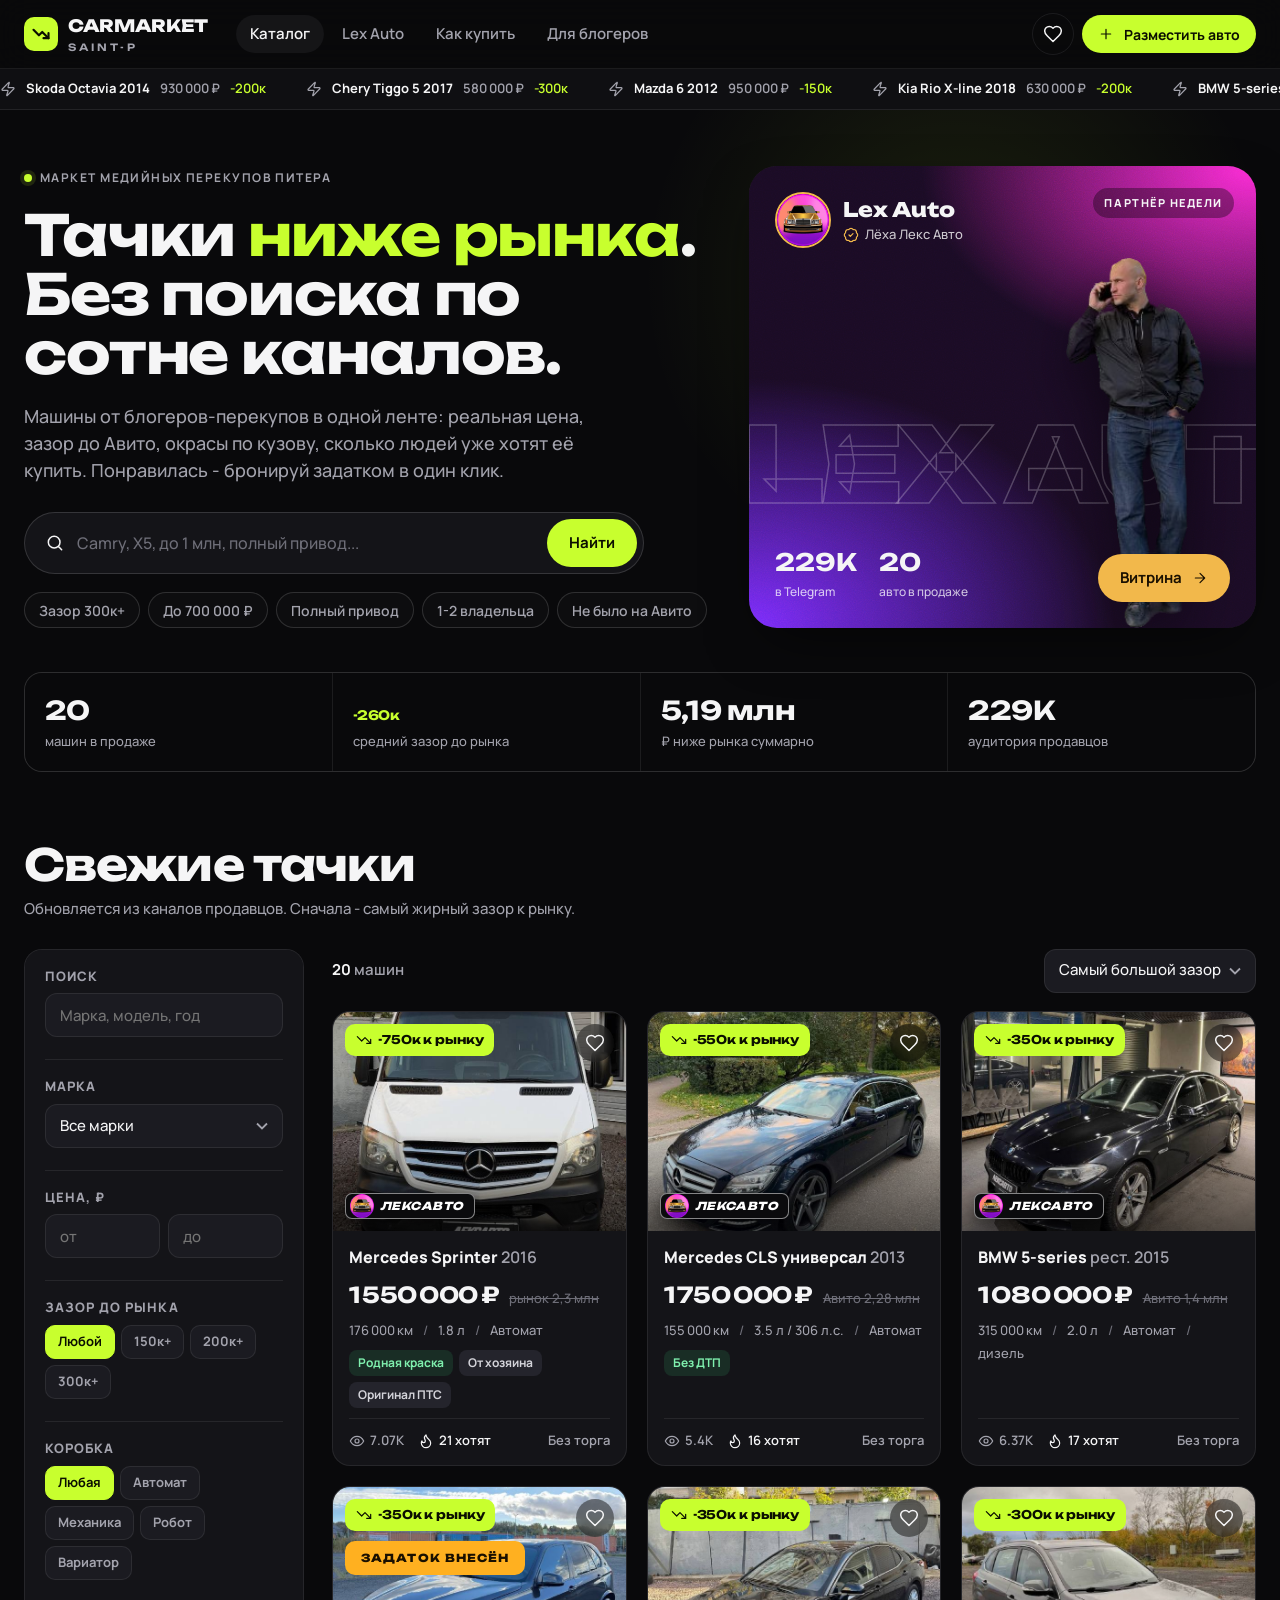
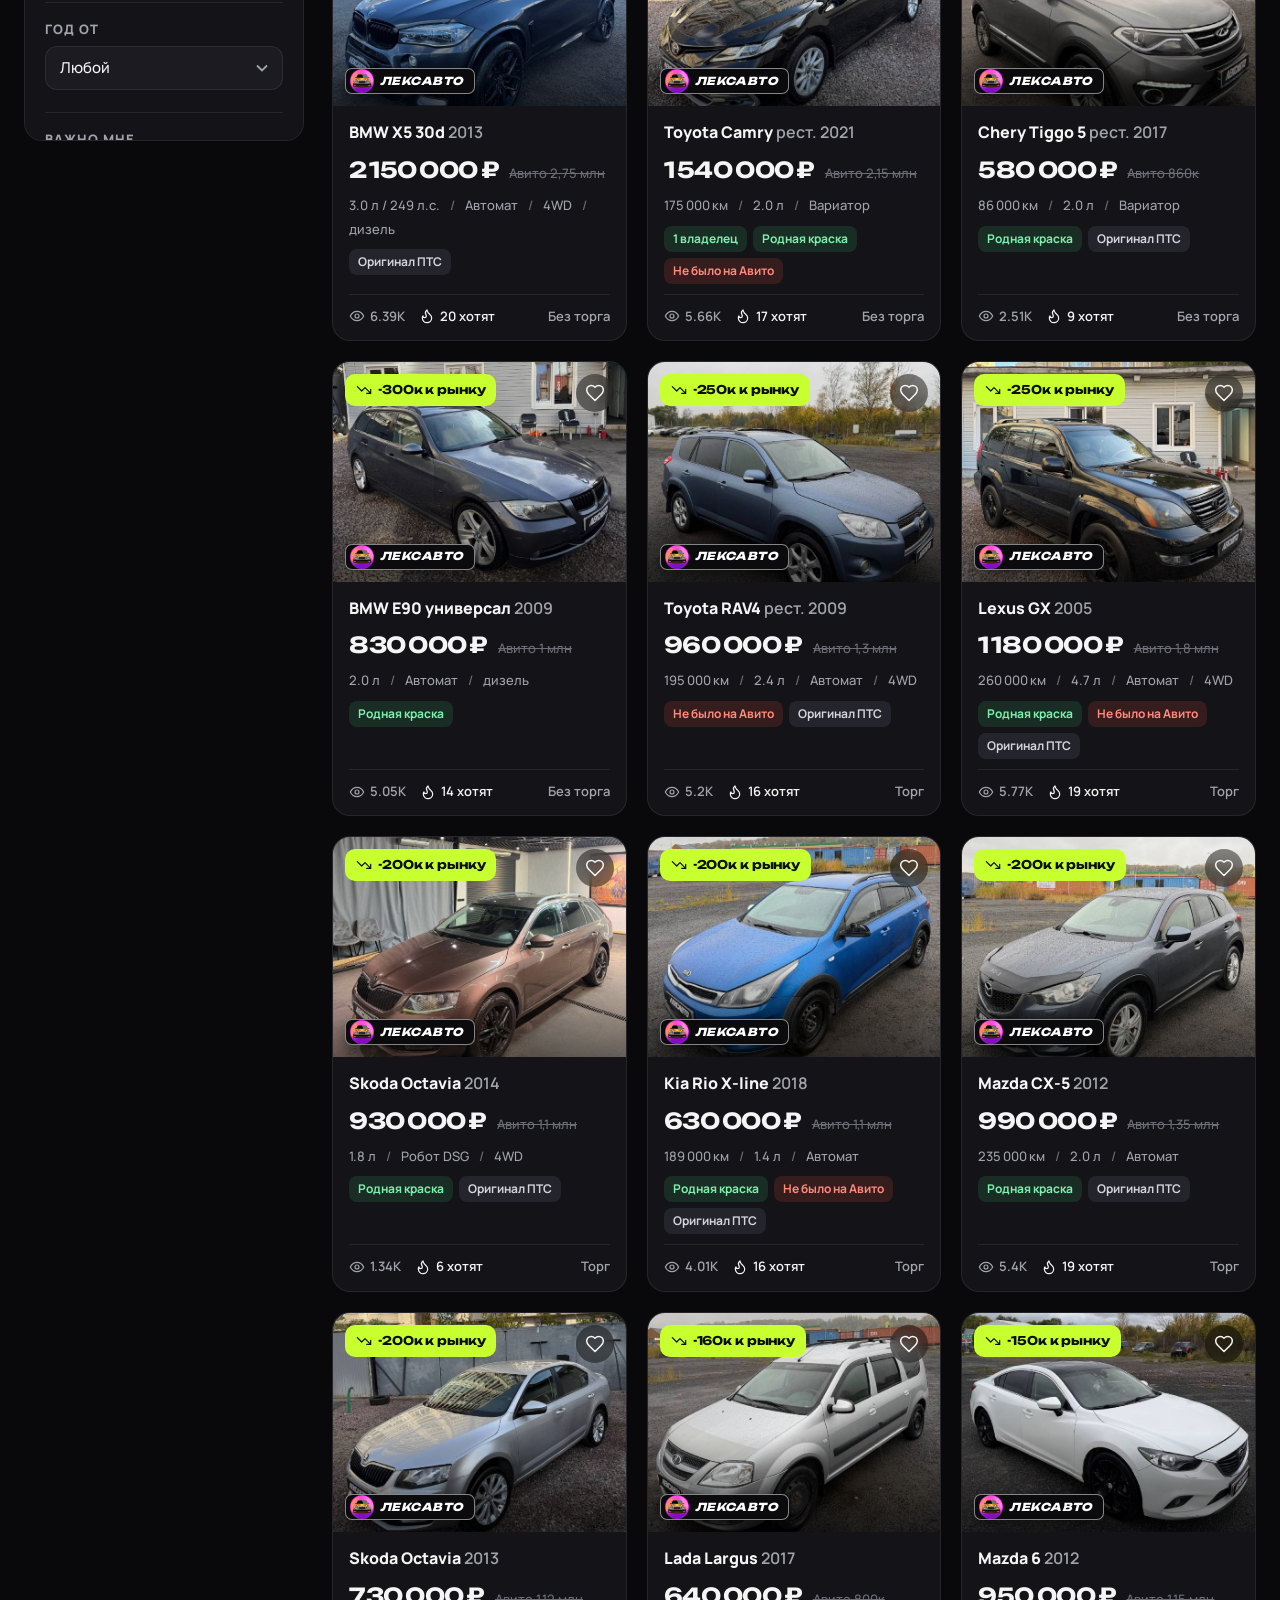
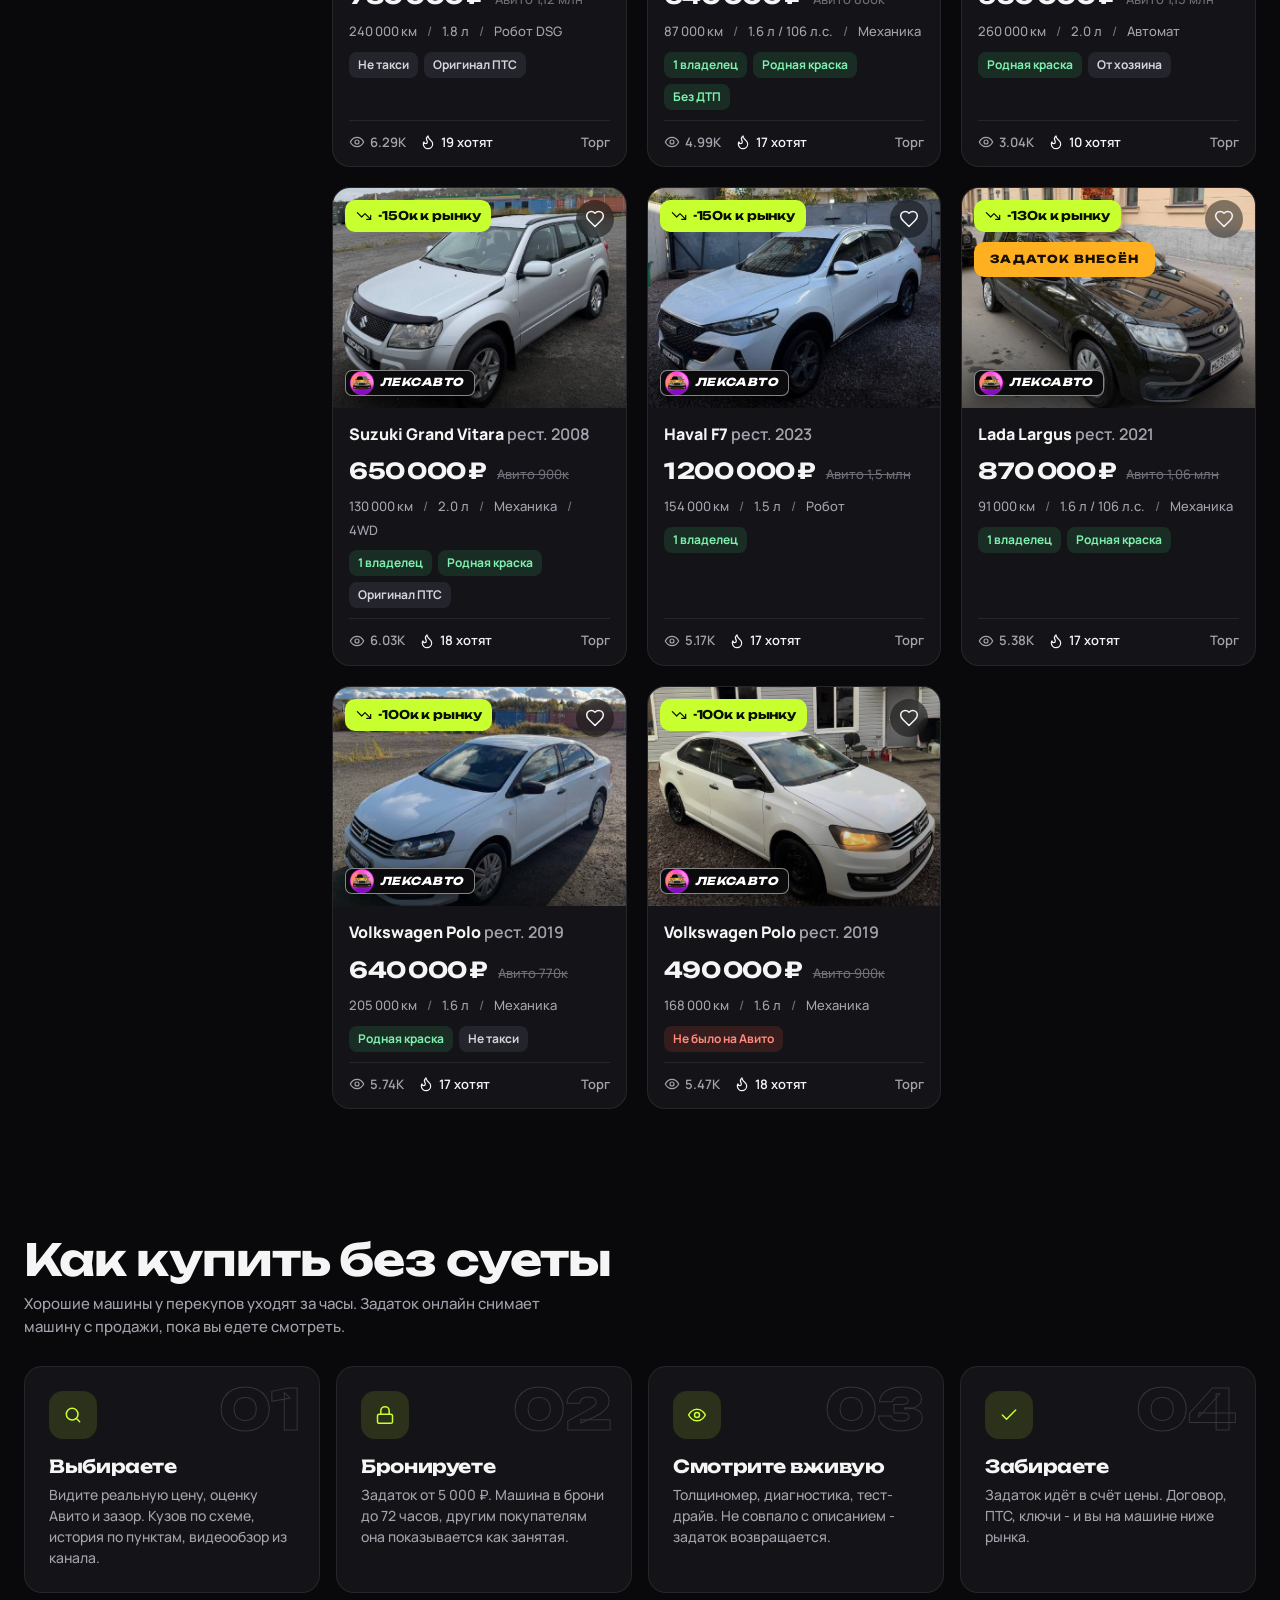
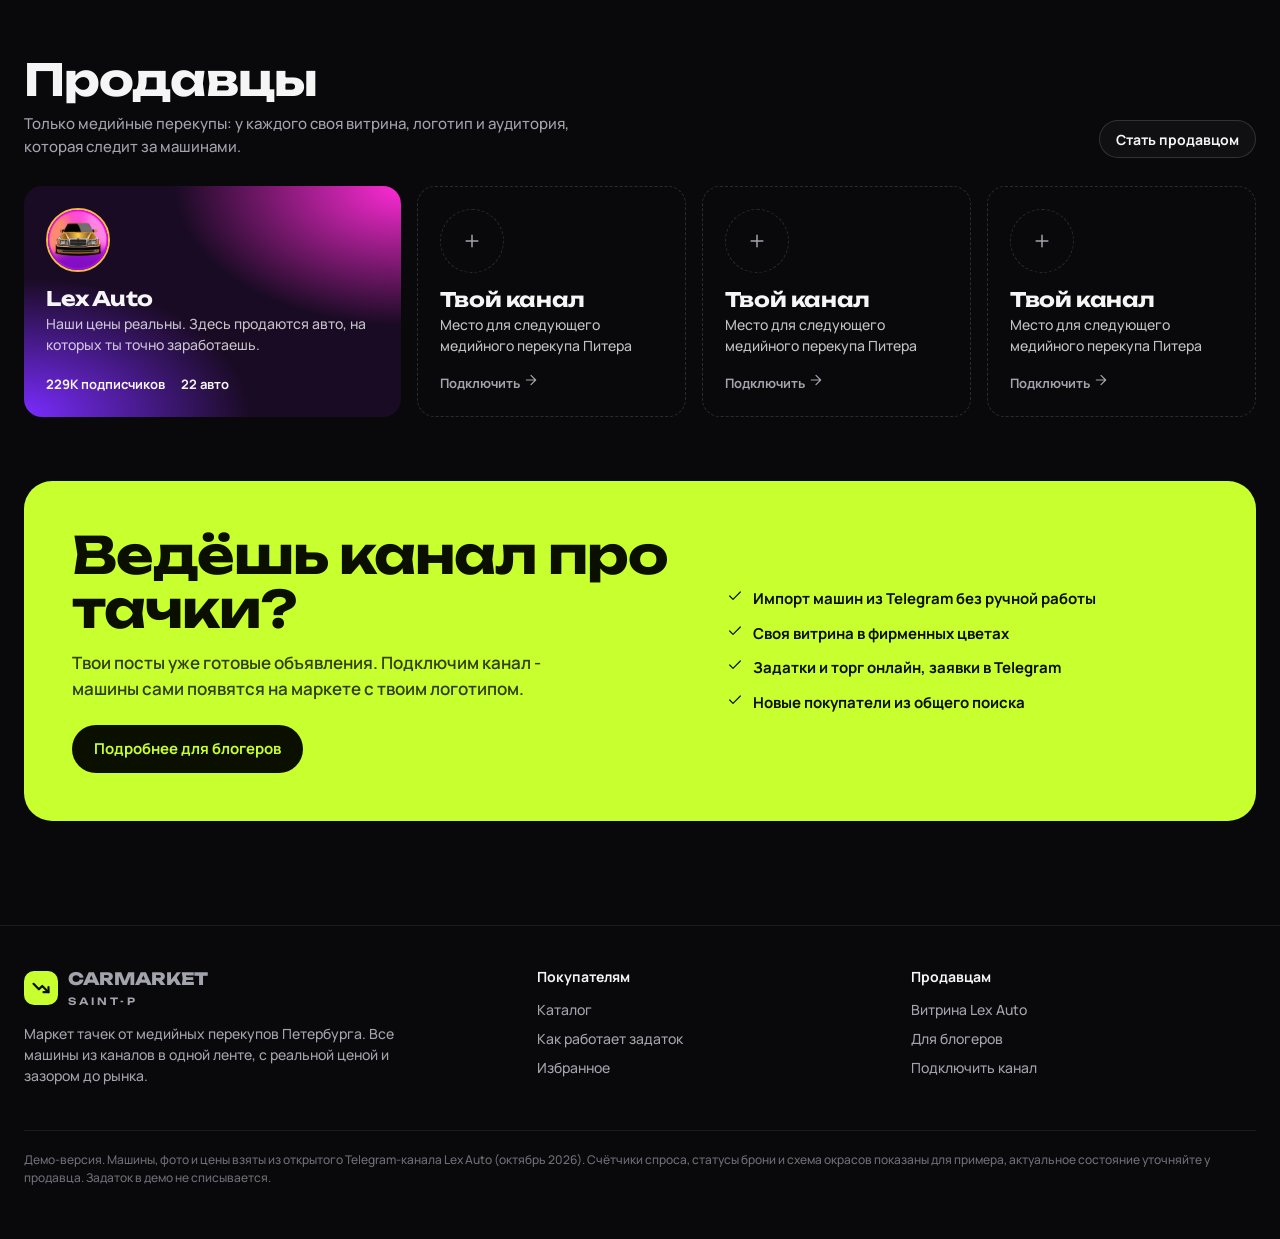
==== index.html @ 49f21e92 "CarMarket SPB: маркет тачек медийных перекупов, первый продавец Lex Auto Каталог с фильтрами и зазор" ====
<!doctype html>
<html lang="ru">
<head>
<meta charset="utf-8">
<meta name="viewport" content="width=device-width, initial-scale=1, viewport-fit=cover">
<title>CarMarket SPB - тачки ниже рынка от медийных перекупов Питера</title>
<meta name="description" content="Все машины из Telegram-каналов медийных перекупов Петербурга в одной ленте: реальная цена, зазор до рынка, состояние кузова, задаток онлайн.">
<meta name="theme-color" content="#09090b">
<meta property="og:title" content="CarMarket SPB - тачки ниже рынка от медийных перекупов Питера">
<meta property="og:description" content="Все машины из Telegram-каналов медийных перекупов Петербурга в одной ленте: реальная цена, зазор до рынка, состояние кузова, задаток онлайн.">
<meta property="og:image" content="assets/img/og.jpg">
<link rel="icon" href="assets/img/favicon.svg" type="image/svg+xml">
<link rel="preconnect" href="https://fonts.googleapis.com">
<link rel="preconnect" href="https://fonts.gstatic.com" crossorigin>
<link href="https://fonts.googleapis.com/css2?family=Manrope:wght@400;500;600;700;800&family=Unbounded:wght@500;700;800;900&display=swap&subset=cyrillic" rel="stylesheet">
<link rel="stylesheet" href="assets/css/style.css">
</head>
<body data-page="home">

<div class="ticker" id="ticker" aria-hidden="true"></div>
<main>
  <section class="hero">
    <div class="wrap">
      <div class="hero-grid">
        <div>
          <span class="eyebrow"><span class="dot"></span>Маркет медийных перекупов Питера</span>
          <h1>Тачки <em>ниже рынка</em>. Без поиска по сотне каналов.</h1>
          <p class="hero-lead">Машины от блогеров-перекупов в одной ленте: реальная цена, зазор до Авито, окрасы по кузову, сколько людей уже хотят её купить. Понравилась - бронируй задатком в один клик.</p>
          <form class="search" id="heroSearch" role="search">
            <svg class="icon" viewBox="0 0 24 24" aria-hidden="true"><circle cx="11" cy="11" r="7"/><path d="m20 20-3.5-3.5"/></svg>
            <input id="q" type="search" placeholder="Camry, X5, до 1 млн, полный привод..." aria-label="Поиск машины">
            <button class="btn btn-accent">Найти</button>
          </form>
          <div class="quick">
            <button class="chip" data-quick="gap300">Зазор 300к+</button>
            <button class="chip" data-quick="cheap">До 700 000 ₽</button>
            <button class="chip" data-quick="awd">Полный привод</button>
            <button class="chip" data-quick="owner">1-2 владельца</button>
            <button class="chip" data-quick="avito">Не было на Авито</button>
          </div>
        </div>
        <div id="featured"></div>
      </div>
      <div class="stats" id="stats"></div>
    </div>
  </section>

  <section class="sec" id="catalog" style="padding-top:30px">
    <div class="wrap">
      <div class="sec-hd"><div><h2>Свежие тачки</h2><p>Обновляется из каналов продавцов. Сначала - самый жирный зазор к рынку.</p></div></div>
      <div class="catalog">
        <aside class="filters" id="filters" aria-label="Фильтры"></aside>
        <div>
          <div class="toolbar">
            <button class="btn btn-ghost btn-sm filter-btn" id="filterBtn"></button>
            <div class="found" id="found"></div>
            <select class="field sort" id="sort" aria-label="Сортировка">
              <option value="gap">Самый большой зазор</option>
              <option value="hot">Больше всего хотят</option>
              <option value="fresh">Свежие</option>
              <option value="cheap">Дешевле</option>
              <option value="expensive">Дороже</option>
              <option value="year">Новее</option>
            </select>
          </div>
          <div class="grid" id="grid"></div>
        </div>
      </div>
    </div>
  </section>

  <section class="sec" id="how">
    <div class="wrap">
      <div class="sec-hd"><div><h2>Как купить без суеты</h2><p>Хорошие машины у перекупов уходят за часы. Задаток онлайн снимает машину с продажи, пока вы едете смотреть.</p></div></div>
      <div class="steps">
        <div class="step reveal"><div class="icon-wrap"><svg class="icon" viewBox="0 0 24 24"><circle cx="11" cy="11" r="7"/><path d="m20 20-3.5-3.5"/></svg></div><h3>Выбираете</h3><p>Видите реальную цену, оценку Авито и зазор. Кузов по схеме, история по пунктам, видеообзор из канала.</p></div>
        <div class="step reveal"><div class="icon-wrap"><svg class="icon" viewBox="0 0 24 24"><rect x="3" y="11" width="18" height="11" rx="2"/><path d="M7 11V7a5 5 0 0 1 10 0v4"/></svg></div><h3>Бронируете</h3><p>Задаток от 5 000 ₽. Машина в брони до 72 часов, другим покупателям она показывается как занятая.</p></div>
        <div class="step reveal"><div class="icon-wrap"><svg class="icon" viewBox="0 0 24 24"><path d="M2 12s3.5-7 10-7 10 7 10 7-3.5 7-10 7S2 12 2 12Z"/><circle cx="12" cy="12" r="3"/></svg></div><h3>Смотрите вживую</h3><p>Толщиномер, диагностика, тест-драйв. Не совпало с описанием - задаток возвращается.</p></div>
        <div class="step reveal"><div class="icon-wrap"><svg class="icon" viewBox="0 0 24 24"><path d="M20 6 9 17l-5-5"/></svg></div><h3>Забираете</h3><p>Задаток идёт в счёт цены. Договор, ПТС, ключи - и вы на машине ниже рынка.</p></div>
      </div>
    </div>
  </section>

  <section class="sec" style="padding-top:0">
    <div class="wrap">
      <div class="sec-hd"><div><h2>Продавцы</h2><p>Только медийные перекупы: у каждого своя витрина, логотип и аудитория, которая следит за машинами.</p></div><a class="btn btn-ghost btn-sm" href="bloggers.html">Стать продавцом</a></div>
      <div class="sellers" id="sellers"></div>
    </div>
  </section>

  <section class="sec" style="padding-top:0">
    <div class="wrap">
      <div class="cta-band reveal">
        <div>
          <h2>Ведёшь канал про тачки?</h2>
          <p>Твои посты уже готовые объявления. Подключим канал - машины сами появятся на маркете с твоим логотипом.</p>
          <a class="btn" href="bloggers.html" style="margin-top:24px">Подробнее для блогеров</a>
        </div>
        <ul>
          <li><svg class="icon sm" viewBox="0 0 24 24" aria-hidden="true"><path d="M20 6 9 17l-5-5"/></svg>Импорт машин из Telegram без ручной работы</li>
          <li><svg class="icon sm" viewBox="0 0 24 24" aria-hidden="true"><path d="M20 6 9 17l-5-5"/></svg>Своя витрина в фирменных цветах</li>
          <li><svg class="icon sm" viewBox="0 0 24 24" aria-hidden="true"><path d="M20 6 9 17l-5-5"/></svg>Задатки и торг онлайн, заявки в Telegram</li>
          <li><svg class="icon sm" viewBox="0 0 24 24" aria-hidden="true"><path d="M20 6 9 17l-5-5"/></svg>Новые покупатели из общего поиска</li>
        </ul>
      </div>
    </div>
  </section>
</main>
<script src="assets/js/cars.js"></script>
<script src="assets/js/sellers.js"></script>
<script src="assets/js/app.js"></script>
</body>
</html>
---- assets/css/style.css ----
/* CarMarket SPB - marketplace of media resellers */
:root {
  --bg: #09090b;
  --bg-2: #0f0f12;
  --surface: #141418;
  --surface-2: #1b1b21;
  --surface-3: #24242c;
  --line: rgba(255, 255, 255, .08);
  --line-2: rgba(255, 255, 255, .14);
  --text: #f5f5f6;
  --muted: #a3a3ad;
  --dim: #6e6e78;
  --accent: #c8ff2e;
  --accent-ink: #0b0f00;
  --accent-soft: rgba(200, 255, 46, .12);
  --hot: #ff4d3d;
  --warn: #ffb020;
  --ok: #3ddc84;
  --seller-a: #ff2bd6;
  --seller-b: #7a2cff;
  --seller-gold: #f2b84b;
  --radius: 18px;
  --radius-sm: 12px;
  --shadow: 0 20px 60px -20px rgba(0, 0, 0, .7);
  --display: 'Unbounded', 'Manrope', system-ui, sans-serif;
  --body: 'Manrope', system-ui, -apple-system, sans-serif;
  --wrap: 1320px;
  --ease: cubic-bezier(.2, .8, .2, 1);
}

*, *::before, *::after { box-sizing: border-box; }
html { -webkit-text-size-adjust: 100%; scroll-behavior: smooth; }
body {
  margin: 0;
  background: var(--bg);
  color: var(--text);
  font: 500 15px/1.5 var(--body);
  -webkit-font-smoothing: antialiased;
  overflow-x: hidden;
}
img { max-width: 100%; display: block; }
a { color: inherit; text-decoration: none; }
button, input, select, textarea { font: inherit; color: inherit; }
button { cursor: pointer; background: none; border: 0; padding: 0; }
:focus-visible { outline: 2px solid var(--accent); outline-offset: 3px; border-radius: 6px; }
::selection { background: var(--accent); color: var(--accent-ink); }

.wrap { width: 100%; max-width: var(--wrap); margin: 0 auto; padding: 0 24px; }
@media (max-width: 640px) { .wrap { padding: 0 16px; } }

.icon { width: 20px; height: 20px; flex: none; stroke: currentColor; fill: none; stroke-width: 1.8; stroke-linecap: round; stroke-linejoin: round; }
.icon.sm { width: 16px; height: 16px; }
.icon.lg { width: 24px; height: 24px; }

h1, h2, h3, .display { font-family: var(--display); font-weight: 700; letter-spacing: -.02em; line-height: 1.05; margin: 0; }
.eyebrow { display: inline-flex; align-items: center; gap: 8px; font-size: 12px; font-weight: 700; letter-spacing: .12em; text-transform: uppercase; color: var(--muted); }
.eyebrow .dot { width: 8px; height: 8px; border-radius: 50%; background: var(--accent); box-shadow: 0 0 0 4px var(--accent-soft); animation: pulse 2s infinite; }
@keyframes pulse { 50% { box-shadow: 0 0 0 8px transparent; } }

/* ---------- buttons ---------- */
.btn {
  display: inline-flex; align-items: center; justify-content: center; gap: 10px;
  height: 48px; padding: 0 22px; border-radius: 999px;
  font-weight: 700; font-size: 15px; white-space: nowrap;
  transition: transform .2s var(--ease), background .2s, border-color .2s, color .2s;
}
.btn:active { transform: scale(.97); }
.btn-accent { background: var(--accent); color: var(--accent-ink); }
.btn-accent:hover { background: #d8ff66; }
.btn-ghost { border: 1px solid var(--line-2); background: rgba(255, 255, 255, .03); }
.btn-ghost:hover { border-color: rgba(255, 255, 255, .3); background: rgba(255, 255, 255, .06); }
.btn-dark { background: var(--surface-3); }
.btn-dark:hover { background: #2e2e38; }
.btn-sm { height: 38px; padding: 0 16px; font-size: 14px; }
.btn-block { width: 100%; }

.chip {
  display: inline-flex; align-items: center; gap: 6px;
  height: 36px; padding: 0 14px; border-radius: 999px;
  border: 1px solid var(--line-2); background: rgba(255, 255, 255, .02);
  font-size: 14px; font-weight: 600; color: var(--muted);
  transition: all .2s;
}
.chip:hover { color: var(--text); border-color: rgba(255, 255, 255, .3); }
.chip.on { background: var(--accent); color: var(--accent-ink); border-color: var(--accent); }
.tag {
  display: inline-flex; align-items: center; gap: 5px;
  font-size: 12px; font-weight: 700; padding: 4px 9px; border-radius: 8px;
  background: var(--surface-3); color: #d4d4da; white-space: nowrap;
}
.tag.ok { background: rgba(61, 220, 132, .12); color: #7ff0ae; }
.tag.warn { background: rgba(255, 176, 32, .12); color: #ffc85c; }
.tag.hot { background: rgba(255, 77, 61, .14); color: #ff8a7d; }

/* ---------- header ---------- */
.hdr {
  position: sticky; top: 0; z-index: 50;
  background: rgba(9, 9, 11, .78);
  backdrop-filter: saturate(160%) blur(16px);
  -webkit-backdrop-filter: saturate(160%) blur(16px);
  border-bottom: 1px solid var(--line);
}
.hdr-in { display: flex; align-items: center; gap: 28px; height: 68px; }
.logo { display: flex; align-items: center; gap: 10px; font-family: var(--display); font-weight: 800; font-size: 17px; letter-spacing: -.02em; }
.logo-mark { width: 34px; height: 34px; border-radius: 10px; background: var(--accent); display: grid; place-items: center; color: var(--accent-ink); }
.logo small { display: block; font-size: 10px; letter-spacing: .3em; color: var(--muted); font-weight: 600; margin-top: 2px; }
.nav { display: flex; gap: 4px; }
.nav a { padding: 8px 14px; border-radius: 999px; font-weight: 600; color: var(--muted); transition: .2s; }
.nav a:hover, .nav a.on { color: var(--text); background: rgba(255, 255, 255, .05); }
.hdr-act { margin-left: auto; display: flex; align-items: center; gap: 8px; }
.icon-btn { position: relative; width: 42px; height: 42px; border-radius: 50%; display: grid; place-items: center; border: 1px solid var(--line); transition: .2s; }
.icon-btn:hover { border-color: var(--line-2); background: rgba(255, 255, 255, .05); }
.icon-btn .count { position: absolute; top: -3px; right: -3px; min-width: 18px; height: 18px; padding: 0 5px; border-radius: 9px; background: var(--accent); color: var(--accent-ink); font-size: 11px; font-weight: 800; display: grid; place-items: center; }
.icon-btn .count:empty { display: none; }
.burger { display: none; }
@media (max-width: 900px) {
  .nav { display: none; }
  .burger { display: grid; }
  .hdr-act .btn { display: none; }
  .nav.open { display: flex; flex-direction: column; position: absolute; top: 68px; left: 0; right: 0; padding: 12px 16px 20px; background: var(--bg); border-bottom: 1px solid var(--line); }
  .nav.open a { padding: 14px 12px; font-size: 17px; }
}

/* ---------- ticker ---------- */
.ticker { border-bottom: 1px solid var(--line); background: var(--bg-2); overflow: hidden; white-space: nowrap; font-size: 13px; font-weight: 600; color: var(--muted); }
.ticker-track { display: inline-flex; gap: 40px; padding: 10px 0; animation: ticker 60s linear infinite; }
.ticker:hover .ticker-track { animation-play-state: paused; }
.ticker-item { display: inline-flex; align-items: center; gap: 10px; }
.ticker-item b { color: var(--text); }
.ticker-item .g { color: var(--accent); }
@keyframes ticker { to { transform: translateX(-50%); } }

/* ---------- hero ---------- */
.hero { position: relative; padding: 56px 0 40px; overflow: hidden; }
.hero::before {
  content: ''; position: absolute; inset: -40% -10% auto auto; width: 900px; height: 900px;
  background: radial-gradient(closest-side, rgba(200, 255, 46, .10), transparent 70%);
  pointer-events: none;
}
.hero-grid { display: grid; grid-template-columns: 1.15fr .85fr; gap: 40px; align-items: stretch; }
.hero h1 { font-size: clamp(34px, 4.4vw, 62px); margin: 18px 0 20px; }
.hero h1 em { font-style: normal; color: var(--accent); }
.hero-lead { font-size: 18px; color: var(--muted); max-width: 560px; margin: 0 0 28px; }
.search {
  display: flex; align-items: center; gap: 10px;
  background: var(--surface); border: 1px solid var(--line-2);
  border-radius: 999px; padding: 6px 6px 6px 20px; max-width: 620px;
  transition: border-color .2s, box-shadow .2s;
}
.search:focus-within { border-color: var(--accent); box-shadow: 0 0 0 4px var(--accent-soft); }
.search input { flex: 1; min-width: 0; height: 48px; background: none; border: 0; outline: 0; font-size: 16px; }
.search input::placeholder { color: var(--dim); }
.quick { display: flex; flex-wrap: wrap; gap: 8px; margin-top: 18px; }
.stats { display: grid; grid-template-columns: repeat(4, 1fr); gap: 1px; margin-top: 44px; background: var(--line); border: 1px solid var(--line); border-radius: var(--radius); overflow: hidden; }
.stat { background: var(--bg); padding: 18px 20px; }
.stat b { display: block; font-family: var(--display); font-size: 26px; font-weight: 700; letter-spacing: -.02em; }
.stat b .g { color: var(--accent); }
.stat span { font-size: 13px; color: var(--muted); }
@media (max-width: 1000px) {
  .hero-grid { grid-template-columns: 1fr; }
  .stats { grid-template-columns: repeat(2, 1fr); }
}
@media (max-width: 640px) {
  .hero { padding-top: 32px; }
  .hero-lead { font-size: 16px; }
  .stat b { font-size: 21px; }
}

/* ---------- featured seller (brand card) ---------- */
.brand-card {
  height: 100%;
  position: relative; isolation: isolate; overflow: hidden;
  border-radius: 28px; min-height: 460px; padding: 26px;
  display: flex; flex-direction: column;
  background:
    radial-gradient(120% 80% at 100% 0%, var(--seller-a) 0%, transparent 55%),
    radial-gradient(120% 90% at 0% 100%, var(--seller-b) 0%, transparent 60%),
    #1a0b24;
  box-shadow: var(--shadow);
}
.brand-card::after {
  content: ''; position: absolute; inset: 0; z-index: -1; opacity: .25; mix-blend-mode: overlay;
  background-image: url("data:image/svg+xml,%3Csvg xmlns='http://www.w3.org/2000/svg' width='160' height='160'%3E%3Cfilter id='n'%3E%3CfeTurbulence type='fractalNoise' baseFrequency='.9' numOctaves='3'/%3E%3C/filter%3E%3Crect width='100%25' height='100%25' filter='url(%23n)'/%3E%3C/svg%3E");
}
.brand-card .bc-top { display: flex; align-items: center; gap: 12px; }
.brand-card .bc-ava { width: 56px; height: 56px; border-radius: 50%; border: 2px solid var(--seller-gold); object-fit: cover; }
.brand-card .bc-name { font-family: var(--display); font-weight: 800; font-size: 20px; }
.brand-card .bc-sub { font-size: 13px; color: rgba(255, 255, 255, .78); display: flex; align-items: center; gap: 6px; }
.brand-card .bc-label { position: absolute; top: 22px; right: 22px; font-size: 11px; font-weight: 800; letter-spacing: .14em; text-transform: uppercase; background: rgba(0, 0, 0, .35); padding: 7px 11px; border-radius: 999px; }
.brand-card .bc-word {
  position: absolute; left: -6px; right: 0; bottom: 120px; z-index: -1;
  font-family: var(--display); font-weight: 900; font-size: 104px; line-height: .85; letter-spacing: -.05em;
  color: transparent; -webkit-text-stroke: 1.5px rgba(255, 255, 255, .22); white-space: nowrap;
}
.brand-card .bc-person {
  position: absolute; right: 10%; bottom: 0; height: 80%; width: auto; z-index: 0;
  filter: drop-shadow(0 20px 30px rgba(0, 0, 0, .55)) saturate(1.05);
  image-rendering: auto;
}
.brand-card .bc-bottom { margin-top: auto; position: relative; z-index: 1; display: flex; align-items: flex-end; justify-content: space-between; gap: 16px; }
.brand-card .bc-stats { display: flex; gap: 22px; }
.brand-card .bc-stats b { display: block; font-family: var(--display); font-size: 24px; }
.brand-card .bc-stats span { font-size: 12px; color: rgba(255, 255, 255, .75); }
.brand-card .btn-gold { background: var(--seller-gold); color: #1a1000; }
.brand-card .btn-gold:hover { background: #ffcc6b; }
@media (max-width: 640px) {
  .brand-card { min-height: 420px; padding: 20px; border-radius: 22px; }
  .brand-card .bc-word { font-size: 84px; bottom: 150px; }
  .brand-card .bc-person { right: 0; height: 74%; bottom: 70px; }
  .brand-card .bc-bottom { flex-direction: column; align-items: stretch; }
}

/* plate frame - the seller's logo as it sits on their cars */
.plate {
  display: inline-flex; align-items: center; gap: 6px;
  height: 26px; padding: 0 10px 0 4px; border-radius: 7px;
  background: #0b0b0d; border: 1px solid rgba(255, 255, 255, .5);
  font-family: var(--display); font-style: italic; font-weight: 800; font-size: 11px; letter-spacing: .04em; color: #fff;
  box-shadow: 0 6px 16px rgba(0, 0, 0, .45);
}
.plate img { width: 18px; height: 18px; border-radius: 50%; }

/* ---------- sections ---------- */
.sec { padding: 64px 0; }
.sec-hd { display: flex; align-items: flex-end; justify-content: space-between; gap: 20px; margin-bottom: 28px; }
.sec-hd h2 { font-size: clamp(28px, 3.6vw, 44px); }
.sec-hd p { margin: 10px 0 0; color: var(--muted); max-width: 560px; }
@media (max-width: 640px) { .sec { padding: 44px 0; } .sec-hd { flex-direction: column; align-items: flex-start; } }

/* ---------- catalog ---------- */
.catalog { display: grid; grid-template-columns: 280px 1fr; gap: 28px; align-items: start; }
.filters { position: sticky; top: 88px; background: var(--surface); border: 1px solid var(--line); border-radius: var(--radius); padding: 20px; max-height: calc(100vh - 108px); overflow: auto; }
.filters h3 { font-family: var(--body); font-size: 13px; font-weight: 800; letter-spacing: .08em; text-transform: uppercase; color: var(--muted); margin: 0 0 10px; }
.f-group + .f-group { margin-top: 22px; padding-top: 20px; border-top: 1px solid var(--line); }
.f-row { display: flex; gap: 8px; }
.field {
  width: 100%; height: 44px; padding: 0 14px; border-radius: 12px;
  background: var(--surface-2); border: 1px solid var(--line); outline: 0;
  font-size: 15px; transition: border-color .2s;
}
.field:focus { border-color: var(--accent); }
select.field { appearance: none; background-image: url("data:image/svg+xml,%3Csvg xmlns='http://www.w3.org/2000/svg' width='12' height='8' fill='none' stroke='%23a3a3ad' stroke-width='1.8'%3E%3Cpath d='m1 1.5 5 5 5-5'/%3E%3C/svg%3E"); background-repeat: no-repeat; background-position: right 14px center; padding-right: 34px; }
.seg { display: flex; flex-wrap: wrap; gap: 6px; }
.seg button { height: 34px; padding: 0 12px; border-radius: 10px; background: var(--surface-2); border: 1px solid var(--line); font-size: 13px; font-weight: 700; color: var(--muted); transition: .15s; }
.seg button:hover { color: var(--text); }
.seg button.on { background: var(--accent); border-color: var(--accent); color: var(--accent-ink); }
.check { display: flex; align-items: center; gap: 10px; padding: 7px 0; cursor: pointer; font-weight: 600; font-size: 14px; }
.check input { appearance: none; width: 20px; height: 20px; border-radius: 6px; border: 1.5px solid var(--line-2); display: grid; place-items: center; transition: .15s; margin: 0; flex: none; }
.check input:checked { background: var(--accent); border-color: var(--accent); }
.check input:checked::after { content: ''; width: 10px; height: 6px; border: 2px solid var(--accent-ink); border-top: 0; border-right: 0; transform: rotate(-45deg) translate(1px, -1px); }
.check .n { margin-left: auto; color: var(--dim); font-size: 12px; }
.f-actions { display: none; }

.toolbar { display: flex; align-items: center; gap: 12px; margin-bottom: 18px; }
.toolbar .found { font-weight: 700; }
.toolbar .found span { color: var(--muted); font-weight: 600; }
.toolbar .sort { margin-left: auto; width: auto; }
.toolbar .filter-btn { display: none; }

.grid { display: grid; grid-template-columns: repeat(auto-fill, minmax(270px, 1fr)); gap: 20px; }
.empty { grid-column: 1 / -1; text-align: center; padding: 60px 20px; border: 1px dashed var(--line-2); border-radius: var(--radius); color: var(--muted); }
.empty b { display: block; font-family: var(--display); color: var(--text); font-size: 20px; margin-bottom: 8px; }

@media (max-width: 1000px) {
  .catalog { grid-template-columns: minmax(0, 1fr); }
  .filters {
    position: fixed; inset: auto 0 0 0; top: auto; z-index: 80; max-height: 86vh; border-radius: 24px 24px 0 0;
    transform: translateY(105%); transition: transform .35s var(--ease); padding-bottom: 96px;
  }
  .filters.open { transform: none; box-shadow: 0 -30px 80px rgba(0, 0, 0, .7); }
  .f-actions { display: flex; gap: 10px; position: fixed; left: 0; right: 0; bottom: 0; padding: 14px 16px calc(14px + env(safe-area-inset-bottom)); background: var(--surface); border-top: 1px solid var(--line); }
  .toolbar .filter-btn { display: inline-flex; }
}
@media (max-width: 640px) {
  .grid { grid-template-columns: 1fr; }
  .toolbar { flex-wrap: wrap; }
}

/* ---------- car card ---------- */
.card {
  position: relative; display: flex; flex-direction: column;
  background: var(--surface); border: 1px solid var(--line); border-radius: var(--radius); overflow: hidden;
  transition: transform .3s var(--ease), border-color .3s, box-shadow .3s;
}
.card:hover { transform: translateY(-4px); border-color: var(--line-2); box-shadow: var(--shadow); }
.card-media { position: relative; aspect-ratio: 4 / 3; overflow: hidden; background: var(--surface-2); }
.card-media img { width: 100%; height: 100%; object-fit: cover; transition: transform .6s var(--ease); }
.card:hover .card-media img { transform: scale(1.04); }
.card-media::after { content: ''; position: absolute; inset: auto 0 0 0; height: 45%; background: linear-gradient(transparent, rgba(0, 0, 0, .55)); pointer-events: none; }
.card .plate { position: absolute; left: 12px; bottom: 12px; z-index: 2; }
.gap-badge {
  position: absolute; left: 12px; top: 12px; z-index: 2;
  display: inline-flex; align-items: center; gap: 6px;
  padding: 7px 11px; border-radius: 10px; background: var(--accent); color: var(--accent-ink);
  font-family: var(--display); font-weight: 700; font-size: 12px; letter-spacing: -.01em;
}
.fav {
  position: absolute; right: 12px; top: 12px; z-index: 3;
  width: 38px; height: 38px; border-radius: 50%; display: grid; place-items: center;
  background: rgba(0, 0, 0, .45); backdrop-filter: blur(8px); -webkit-backdrop-filter: blur(8px);
  transition: .2s;
}
.fav:hover { background: rgba(0, 0, 0, .7); }
.fav.on { color: var(--hot); }
.fav.on .icon { fill: currentColor; }
.card .status {
  position: absolute; inset: 0; z-index: 2; display: grid; place-items: center;
  background: rgba(9, 9, 11, .55); backdrop-filter: grayscale(1);
  -webkit-backdrop-filter: grayscale(1);
}
.card .status span { font-family: var(--display); font-weight: 800; font-size: 14px; letter-spacing: .1em; text-transform: uppercase; padding: 9px 16px; border-radius: 10px; background: rgba(0, 0, 0, .6); border: 1px solid var(--line-2); }
.card .status.reserved { background: none; backdrop-filter: none; -webkit-backdrop-filter: none; place-items: start start; padding: 54px 12px 12px; pointer-events: none; }
.card .status.reserved span { background: var(--warn); color: #1a1000; border: 0; font-size: 11px; }
.card-body { padding: 16px 16px 14px; display: flex; flex-direction: column; gap: 10px; flex: 1; }
.card-title { font-weight: 800; font-size: 16px; line-height: 1.3; }
.card-title span { color: var(--muted); font-weight: 600; }
.card-price { display: flex; align-items: baseline; flex-wrap: wrap; gap: 4px 10px; }
.card-price b { font-family: var(--display); font-size: 22px; font-weight: 700; letter-spacing: -.02em; }
.card-price s { color: var(--dim); font-size: 13px; text-decoration-thickness: 1px; }
.card-specs { font-size: 13px; color: var(--muted); display: flex; flex-wrap: wrap; gap: 4px 10px; }
.card-specs i { font-style: normal; color: var(--dim); }
.card-tags { display: flex; flex-wrap: wrap; gap: 6px; }
.card-foot { margin-top: auto; padding-top: 12px; border-top: 1px solid var(--line); display: flex; align-items: center; gap: 14px; font-size: 13px; color: var(--muted); font-weight: 600; }
.card-foot span { display: inline-flex; align-items: center; gap: 5px; }
.card-foot .want { color: var(--text); }
.card-foot .bargain { margin-left: auto; }
.card a.stretch::after { content: ''; position: absolute; inset: 0; z-index: 1; }

/* ---------- how it works ---------- */
.steps { display: grid; grid-template-columns: repeat(4, 1fr); gap: 16px; counter-reset: s; }
.step { background: var(--surface); border: 1px solid var(--line); border-radius: var(--radius); padding: 24px; position: relative; overflow: hidden; }
.step::before { counter-increment: s; content: '0' counter(s); font-family: var(--display); font-weight: 800; font-size: 56px; line-height: 1; color: transparent; -webkit-text-stroke: 1px var(--line-2); position: absolute; right: 18px; top: 14px; }
.step .icon-wrap { width: 48px; height: 48px; border-radius: 14px; display: grid; place-items: center; background: var(--accent-soft); color: var(--accent); margin-bottom: 18px; }
.step h3 { font-size: 18px; margin-bottom: 8px; }
.step p { margin: 0; color: var(--muted); font-size: 14px; }
@media (max-width: 1000px) { .steps { grid-template-columns: 1fr 1fr; } }
@media (max-width: 640px) { .steps { grid-template-columns: 1fr; } }

/* ---------- sellers rail ---------- */
.sellers { display: grid; grid-template-columns: 1.4fr 1fr 1fr 1fr; gap: 16px; }
.seller-tile { border-radius: var(--radius); padding: 22px; min-height: 230px; display: flex; flex-direction: column; border: 1px solid var(--line); background: var(--surface); position: relative; overflow: hidden; transition: transform .3s var(--ease); }
.seller-tile:hover { transform: translateY(-3px); }
.seller-tile.brand { background: radial-gradient(100% 100% at 100% 0%, var(--seller-a), transparent 60%), radial-gradient(100% 100% at 0% 100%, var(--seller-b), transparent 60%), #1a0b24; border: 0; }
.seller-tile .ava { width: 64px; height: 64px; border-radius: 50%; object-fit: cover; border: 2px solid var(--seller-gold); }
.seller-tile h3 { font-size: 20px; margin: 16px 0 4px; }
.seller-tile p { margin: 0; font-size: 14px; color: rgba(255, 255, 255, .75); }
.seller-tile .meta { margin-top: auto; padding-top: 16px; display: flex; gap: 16px; font-size: 13px; font-weight: 700; }
.seller-tile.soon { border-style: dashed; border-color: var(--line-2); background: transparent; color: var(--muted); }
.seller-tile.soon .ava { border: 1.5px dashed var(--line-2); display: grid; place-items: center; }
.seller-tile.soon h3 { color: var(--text); }
@media (max-width: 1000px) { .sellers { grid-template-columns: 1fr 1fr; } }
@media (max-width: 640px) { .sellers { grid-template-columns: 1fr; } .seller-tile.soon:nth-child(n+3) { display: none; } }

/* ---------- CTA band ---------- */
.cta-band { border-radius: 28px; padding: 48px; background: var(--accent); color: var(--accent-ink); display: grid; grid-template-columns: 1.3fr 1fr; gap: 30px; align-items: center; position: relative; overflow: hidden; }
.cta-band h2 { font-size: clamp(30px, 4vw, 52px); }
.cta-band p { font-size: 17px; margin: 14px 0 0; max-width: 520px; font-weight: 600; opacity: .8; }
.cta-band .btn { background: var(--accent-ink); color: var(--accent); }
.cta-band .btn:hover { background: #1c2400; }
.cta-band ul { list-style: none; margin: 0; padding: 0; display: grid; gap: 12px; font-weight: 700; }
.cta-band li { display: flex; gap: 10px; align-items: flex-start; }
@media (max-width: 800px) { .cta-band { grid-template-columns: 1fr; padding: 30px 22px; } }

/* ---------- footer ---------- */
.ftr { border-top: 1px solid var(--line); margin-top: 40px; padding: 40px 0 calc(40px + env(safe-area-inset-bottom)); color: var(--muted); font-size: 14px; }
.ftr-in { display: grid; grid-template-columns: 1.4fr 1fr 1fr; gap: 30px; }
.ftr h4 { color: var(--text); margin: 0 0 12px; font-size: 14px; }
.ftr ul { list-style: none; margin: 0; padding: 0; display: grid; gap: 8px; }
.ftr a:hover { color: var(--text); }
.ftr .note { margin-top: 30px; padding-top: 20px; border-top: 1px solid var(--line); font-size: 12px; color: var(--dim); }
@media (max-width: 800px) { .ftr-in { grid-template-columns: 1fr 1fr; } .ftr-in > :first-child { grid-column: 1 / -1; } }

/* ---------- car page ---------- */
.crumbs { display: flex; flex-wrap: wrap; gap: 8px; font-size: 13px; color: var(--dim); padding: 22px 0 14px; }
.crumbs a:hover { color: var(--text); }
.car-head { display: flex; flex-wrap: wrap; align-items: flex-end; justify-content: space-between; gap: 16px; margin-bottom: 20px; }
.car-head h1 { font-size: clamp(28px, 4vw, 48px); }
.car-head h1 span { color: var(--muted); font-weight: 500; }
.car-head .tags { display: flex; flex-wrap: wrap; gap: 6px; margin-top: 12px; }
.car-head .acts { display: flex; gap: 8px; }
.car-layout { display: grid; grid-template-columns: minmax(0, 1fr) 400px; gap: 28px; align-items: start; }
.car-layout > *, .catalog > * { min-width: 0; }
@media (max-width: 1080px) { .car-layout { grid-template-columns: minmax(0, 1fr); } }

.gallery { position: relative; }
.g-main { position: relative; aspect-ratio: 4 / 3; border-radius: var(--radius); overflow: hidden; background: var(--surface-2); }
.g-track { display: flex; height: 100%; overflow-x: auto; scroll-snap-type: x mandatory; scrollbar-width: none; }
.g-track::-webkit-scrollbar { display: none; }
.g-track img { flex: 0 0 100%; width: 100%; height: 100%; object-fit: cover; scroll-snap-align: center; cursor: zoom-in; }
.g-nav { position: absolute; top: 50%; transform: translateY(-50%); width: 46px; height: 46px; border-radius: 50%; background: rgba(0, 0, 0, .5); backdrop-filter: blur(8px); -webkit-backdrop-filter: blur(8px); display: grid; place-items: center; z-index: 2; transition: .2s; }
.g-nav:hover { background: rgba(0, 0, 0, .8); }
.g-nav.prev { left: 14px; } .g-nav.next { right: 14px; }
.g-count { position: absolute; right: 14px; bottom: 14px; z-index: 2; font-size: 13px; font-weight: 700; background: rgba(0, 0, 0, .55); padding: 6px 10px; border-radius: 8px; }
.g-main .plate { position: absolute; left: 14px; bottom: 14px; z-index: 2; height: 32px; font-size: 13px; }
.g-main .plate img { width: 22px; height: 22px; }
.g-thumbs { display: flex; gap: 8px; margin-top: 10px; overflow-x: auto; scrollbar-width: none; padding-bottom: 2px; }
.g-thumbs::-webkit-scrollbar { display: none; }
.g-thumbs button { flex: 0 0 92px; height: 68px; border-radius: 10px; overflow: hidden; opacity: .5; transition: opacity .2s; border: 2px solid transparent; }
.g-thumbs button.on { opacity: 1; border-color: var(--accent); }
.g-thumbs img { width: 100%; height: 100%; object-fit: cover; }
@media (max-width: 640px) {
  .g-main { border-radius: 0; margin: 0 -16px; }
  .g-nav { display: none; }
  .g-thumbs button { flex-basis: 70px; height: 52px; }
}

.panel { background: var(--surface); border: 1px solid var(--line); border-radius: var(--radius); padding: 22px; }
.buy { position: sticky; top: 88px; display: grid; grid-template-columns: minmax(0, 1fr); gap: 16px; }
.gallery + .buy { margin-top: 18px; }
@media (max-width: 640px) { .buy .price { font-size: 30px; } }
.buy .price { font-family: var(--display); font-size: 38px; font-weight: 700; letter-spacing: -.03em; line-height: 1; }
.buy .price-row { display: flex; flex-wrap: wrap; align-items: center; justify-content: space-between; gap: 10px; }
.gap-pill { display: inline-flex; align-items: center; gap: 6px; padding: 8px 12px; border-radius: 12px; background: var(--accent); color: var(--accent-ink); font-weight: 800; font-size: 13px; white-space: nowrap; }
.scale { margin-top: 18px; }
.scale-bar { position: relative; height: 10px; border-radius: 6px; background: linear-gradient(90deg, var(--accent) 0%, #ffe14d 45%, var(--hot) 100%); opacity: .9; }
.scale-pin { position: absolute; top: 50%; width: 18px; height: 18px; border-radius: 50%; transform: translate(-50%, -50%); border: 3px solid var(--bg); }
.scale-pin.me { background: var(--accent); width: 24px; height: 24px; box-shadow: 0 0 0 4px var(--accent-soft); }
.scale-pin.av { background: #ffe14d; }
.scale-pin.mk { background: var(--hot); }
.scale-legend { display: grid; grid-template-columns: repeat(3, 1fr); gap: 8px; margin-top: 14px; font-size: 12px; color: var(--muted); }
.scale-legend b { display: block; color: var(--text); font-size: 14px; }
.scale-legend i { display: inline-block; width: 8px; height: 8px; border-radius: 50%; margin-right: 6px; }
.demand { display: flex; align-items: center; gap: 12px; padding: 14px; border-radius: 14px; background: var(--surface-2); }
.demand .faces { display: flex; }
.demand .faces span { width: 30px; height: 30px; border-radius: 50%; border: 2px solid var(--surface-2); margin-left: -8px; display: grid; place-items: center; font-size: 11px; font-weight: 800; color: #111; }
.demand .faces span:first-child { margin-left: 0; }
.demand p { margin: 0; font-size: 14px; line-height: 1.35; }
.demand p b { font-size: 15px; }
.demand .live { display: inline-flex; align-items: center; gap: 6px; color: var(--accent); font-size: 12px; font-weight: 700; }
.demand .live::before { content: ''; width: 7px; height: 7px; border-radius: 50%; background: var(--accent); animation: pulse 2s infinite; box-shadow: 0 0 0 3px var(--accent-soft); }
.buy-actions { display: grid; gap: 10px; }
.buy-actions .row { display: grid; grid-template-columns: 1fr 1fr; gap: 10px; }
.deposit-note { font-size: 12px; color: var(--dim); text-align: center; margin: -2px 0 0; }
.bargain-line { display: flex; align-items: center; gap: 10px; font-size: 14px; font-weight: 700; padding: 12px 14px; border-radius: 12px; border: 1px solid var(--line); }
.bargain-line .icon { color: var(--accent); }
.bargain-line.no .icon { color: var(--hot); }

.seller-mini { display: flex; align-items: center; gap: 12px; padding: 16px; border-radius: var(--radius); background: radial-gradient(120% 120% at 100% 0%, var(--seller-a), transparent 60%), radial-gradient(120% 120% at 0% 100%, var(--seller-b), transparent 60%), #1a0b24; }
.seller-mini img { width: 52px; height: 52px; border-radius: 50%; border: 2px solid var(--seller-gold); }
.seller-mini b { display: flex; align-items: center; gap: 6px; font-size: 16px; }
.seller-mini small { display: block; color: rgba(255, 255, 255, .78); font-size: 13px; }
.seller-mini .btn { margin-left: auto; background: rgba(0, 0, 0, .35); }
.verified { color: var(--seller-gold); }

.block { margin-top: 28px; }
.block > h2 { font-size: 24px; margin-bottom: 16px; display: flex; align-items: center; gap: 12px; }
.specs { display: grid; grid-template-columns: repeat(3, 1fr); gap: 1px; background: var(--line); border: 1px solid var(--line); border-radius: var(--radius); overflow: hidden; }
.specs div { background: var(--surface); padding: 14px 16px; }
.specs dt { font-size: 12px; color: var(--muted); font-weight: 600; margin-bottom: 4px; }
.specs dd { margin: 0; font-weight: 700; display: flex; align-items: center; gap: 6px; }
@media (max-width: 640px) { .specs { grid-template-columns: 1fr 1fr; } }

.checks { display: grid; grid-template-columns: 1fr 1fr; gap: 10px; }
.checks li { list-style: none; display: flex; gap: 12px; align-items: flex-start; padding: 14px; border-radius: 14px; background: var(--surface); border: 1px solid var(--line); font-size: 14px; }
.checks li b { display: block; font-size: 15px; }
.checks li small { color: var(--muted); }
.checks .lamp { width: 30px; height: 30px; border-radius: 10px; display: grid; place-items: center; flex: none; }
.checks .ok .lamp { background: rgba(61, 220, 132, .14); color: var(--ok); }
.checks .warn .lamp { background: rgba(255, 176, 32, .14); color: var(--warn); }
.checks .info .lamp { background: var(--surface-3); color: var(--muted); }
.checks { padding: 0; margin: 0; }
@media (max-width: 640px) { .checks { grid-template-columns: 1fr; } }

.body-wrap { display: grid; grid-template-columns: 240px 1fr; gap: 24px; align-items: start; }
.body-svg { background: var(--surface); border: 1px solid var(--line); border-radius: var(--radius); padding: 18px; }
.body-svg svg { width: 100%; height: auto; display: block; }
.body-svg .p { stroke: var(--bg); stroke-width: 3; transition: opacity .2s; }
.body-svg .p.s-n { fill: #2f6b45; }
.body-svg .p.s-p { fill: var(--warn); }
.body-svg .p.s-r { fill: var(--hot); }
.body-svg .p.s-u { fill: var(--surface-3); }
.body-svg .glass { fill: #0c0c10; }
.legend { display: flex; flex-wrap: wrap; gap: 8px 14px; font-size: 12px; color: var(--muted); margin-top: 12px; }
.legend i { display: inline-block; width: 10px; height: 10px; border-radius: 3px; margin-right: 6px; vertical-align: -1px; }
.bullets { list-style: none; margin: 0; padding: 0; display: grid; gap: 8px; }
.bullets li { display: flex; gap: 10px; align-items: flex-start; font-weight: 600; }
.bullets .icon { color: var(--accent); margin-top: 2px; }
.quote { margin: 16px 0 0; padding: 18px 20px; border-radius: 16px; background: var(--surface); border: 1px solid var(--line); border-left: 3px solid var(--seller-a); }
.quote p { margin: 0 0 8px; }
.quote p:last-child { margin: 0; }
.quote footer { display: flex; align-items: center; gap: 8px; margin-top: 12px; font-size: 13px; color: var(--muted); font-weight: 700; }
.quote footer img { width: 22px; height: 22px; border-radius: 50%; }
.sub-hd { font-size: 13px; font-weight: 800; letter-spacing: .08em; text-transform: uppercase; color: var(--muted); margin: 0 0 12px; }
@media (max-width: 760px) { .body-wrap { grid-template-columns: 1fr; } .body-svg { max-width: 260px; } }

.equip { display: flex; flex-wrap: wrap; gap: 8px; }
.equip span { padding: 9px 14px; border-radius: 12px; background: var(--surface); border: 1px solid var(--line); font-size: 14px; font-weight: 600; }
.proof { display: grid; grid-template-columns: repeat(auto-fill, minmax(160px, 1fr)); gap: 10px; }
.proof img { border-radius: 12px; aspect-ratio: 3 / 4; object-fit: cover; object-position: top; cursor: zoom-in; border: 1px solid var(--line); }
.source { display: inline-flex; align-items: center; gap: 8px; color: var(--muted); font-size: 14px; font-weight: 600; }
.source:hover { color: var(--text); }

.mbar { display: none; }
@media (max-width: 1080px) {
  .buy { position: static; }
  .mbar {
    display: flex; align-items: center; gap: 12px; position: fixed; z-index: 60; left: 0; right: 0; bottom: 0;
    padding: 12px 16px calc(12px + env(safe-area-inset-bottom)); background: rgba(20, 20, 24, .92);
    backdrop-filter: blur(16px); -webkit-backdrop-filter: blur(16px); border-top: 1px solid var(--line);
    transform: translateY(110%); transition: transform .3s var(--ease);
  }
  .mbar.show { transform: none; }
  .mbar b { font-family: var(--display); font-size: 20px; display: block; }
  .mbar small { color: var(--accent); font-weight: 700; font-size: 12px; }
  .mbar .btn { margin-left: auto; }
}

/* ---------- modal ---------- */
.modal { position: fixed; inset: 0; z-index: 100; display: grid; place-items: center; padding: 20px; background: rgba(0, 0, 0, .7); backdrop-filter: blur(6px); -webkit-backdrop-filter: blur(6px); opacity: 0; pointer-events: none; transition: opacity .25s; }
.modal.open { opacity: 1; pointer-events: auto; }
.modal-box { width: 100%; max-width: 480px; max-height: calc(100vh - 40px); overflow: auto; background: var(--surface); border: 1px solid var(--line-2); border-radius: 24px; padding: 26px; transform: translateY(16px) scale(.98); transition: transform .3s var(--ease); position: relative; }
.modal.open .modal-box { transform: none; }
.modal-x { position: absolute; top: 16px; right: 16px; }
.modal h3 { font-size: 24px; margin: 0 0 6px; padding-right: 40px; }
.modal .lead { color: var(--muted); margin: 0 0 20px; font-size: 14px; }
.modal label { display: block; font-size: 13px; font-weight: 700; color: var(--muted); margin: 14px 0 6px; }
.amounts { display: grid; grid-template-columns: repeat(3, 1fr); gap: 8px; }
.amounts button { height: 56px; border-radius: 14px; background: var(--surface-2); border: 1px solid var(--line); font-family: var(--display); font-weight: 700; transition: .15s; }
.amounts button.on { border-color: var(--accent); background: var(--accent-soft); color: var(--accent); }
.summary { margin-top: 18px; padding: 14px; border-radius: 14px; background: var(--surface-2); display: grid; gap: 6px; font-size: 14px; }
.summary div { display: flex; justify-content: space-between; gap: 10px; }
.summary span { color: var(--muted); }
.offer-val { font-family: var(--display); font-size: 34px; font-weight: 700; text-align: center; margin: 6px 0 4px; }
.offer-diff { text-align: center; font-size: 13px; font-weight: 700; color: var(--muted); }
input[type=range] { width: 100%; accent-color: var(--accent); margin: 16px 0 4px; }
.success { text-align: center; padding: 10px 0; }
.success .big { width: 72px; height: 72px; margin: 0 auto 18px; border-radius: 50%; background: var(--accent); color: var(--accent-ink); display: grid; place-items: center; }
.success .big .icon { width: 34px; height: 34px; stroke-width: 2.5; }
.demo-note { font-size: 12px; color: var(--dim); margin-top: 14px; text-align: center; }
@media (max-width: 640px) {
  .modal { place-items: end center; padding: 0; }
  .modal-box { border-radius: 24px 24px 0 0; max-height: 92vh; padding-bottom: calc(26px + env(safe-area-inset-bottom)); }
}

/* lightbox */
.lb { position: fixed; inset: 0; z-index: 120; background: rgba(0, 0, 0, .94); display: none; align-items: center; justify-content: center; }
.lb.open { display: flex; }
.lb img { max-width: 94vw; max-height: 88vh; object-fit: contain; border-radius: 8px; }
.lb .g-nav { position: fixed; }
.lb .modal-x { position: fixed; top: 18px; right: 18px; }
.lb .g-count { position: fixed; bottom: 22px; left: 50%; right: auto; transform: translateX(-50%); }
.lb .g-nav { display: grid; }

/* ---------- seller page ---------- */
.s-hero { position: relative; isolation: isolate; overflow: hidden; padding: 60px 0 0; min-height: 520px;
  background: radial-gradient(70% 90% at 85% 10%, var(--seller-a) 0%, transparent 60%), radial-gradient(70% 90% at 10% 100%, var(--seller-b) 0%, transparent 60%), #14081c; }
.s-hero::after { content: ''; position: absolute; inset: 0; z-index: -1; opacity: .22; mix-blend-mode: overlay; background-image: url("data:image/svg+xml,%3Csvg xmlns='http://www.w3.org/2000/svg' width='160' height='160'%3E%3Cfilter id='n'%3E%3CfeTurbulence type='fractalNoise' baseFrequency='.9' numOctaves='3'/%3E%3C/filter%3E%3Crect width='100%25' height='100%25' filter='url(%23n)'/%3E%3C/svg%3E"); }
.s-hero .word { position: absolute; left: 0; right: 0; bottom: -2vw; z-index: -1; font-family: var(--display); font-weight: 900; font-size: 19vw; line-height: .8; letter-spacing: -.06em; color: transparent; -webkit-text-stroke: 2px rgba(255, 255, 255, .16); white-space: nowrap; text-align: center; }
.s-hero-in { display: grid; grid-template-columns: 1fr 380px; gap: 30px; align-items: end; }
.s-hero .ava { width: 104px; height: 104px; border-radius: 50%; border: 3px solid var(--seller-gold); box-shadow: 0 10px 40px rgba(0, 0, 0, .4); }
.s-hero h1 { font-size: clamp(40px, 6vw, 84px); margin: 20px 0 8px; }
.s-hero .handle { display: flex; flex-wrap: wrap; align-items: center; gap: 8px 14px; font-weight: 700; color: rgba(255, 255, 255, .85); }
.s-hero .tagline { font-size: 19px; max-width: 560px; margin: 18px 0 24px; color: rgba(255, 255, 255, .88); }
.s-links { display: flex; flex-wrap: wrap; gap: 10px; padding-bottom: 50px; }
.s-links .btn { background: rgba(0, 0, 0, .35); border: 1px solid rgba(255, 255, 255, .16); }
.s-links .btn:hover { background: rgba(0, 0, 0, .55); }
.s-links .btn-gold { background: var(--seller-gold); color: #1a1000; border: 0; }
.s-person { position: relative; align-self: end; height: 480px; display: flex; justify-content: center; }
.s-person img { height: 100%; width: auto; filter: drop-shadow(0 30px 40px rgba(0, 0, 0, .6)); }
.s-person .bubble { position: absolute; left: -150px; top: 30px; max-width: 220px; padding: 14px 16px; border-radius: 18px 18px 18px 4px; background: #fff; color: #111; font-weight: 700; font-size: 14px; box-shadow: var(--shadow); }
.s-stats { display: grid; grid-template-columns: repeat(4, 1fr); gap: 1px; background: var(--line); border-bottom: 1px solid var(--line); }
.s-stats div { background: var(--bg); padding: 22px 24px; }
.s-stats b { display: block; font-family: var(--display); font-size: 28px; }
.s-stats span { color: var(--muted); font-size: 13px; }
@media (max-width: 900px) {
  .s-hero-in { grid-template-columns: 1fr; }
  .s-person { height: 340px; order: -1; margin-bottom: -60px; }
  .s-person .bubble { left: 0; top: 20px; max-width: 160px; font-size: 13px; }
  .s-person { justify-content: flex-end; }
  .s-stats { grid-template-columns: 1fr 1fr; }
}
.anons { display: grid; grid-template-columns: 1fr 1fr; border-radius: var(--radius); overflow: hidden; background: var(--surface); border: 1px solid var(--line); }
.anons img { width: 100%; height: 100%; object-fit: cover; min-height: 280px; }
.anons-body { padding: 28px; display: flex; flex-direction: column; gap: 14px; }
.anons-body h3 { font-size: 26px; }
.anons .soon { display: inline-flex; align-self: flex-start; align-items: center; gap: 8px; padding: 7px 12px; border-radius: 999px; background: rgba(255, 43, 214, .16); color: #ff8ae9; font-size: 12px; font-weight: 800; letter-spacing: .08em; text-transform: uppercase; }
@media (max-width: 760px) { .anons { grid-template-columns: 1fr; } }

/* ---------- bloggers page ---------- */
.b-hero { padding: 70px 0 40px; text-align: center; position: relative; }
.b-hero h1 { font-size: clamp(38px, 6vw, 84px); max-width: 1000px; margin: 20px auto; }
.b-hero h1 em { font-style: normal; color: var(--accent); }
.b-hero p { color: var(--muted); font-size: 19px; max-width: 640px; margin: 0 auto 30px; }
.features { display: grid; grid-template-columns: repeat(3, 1fr); gap: 16px; }
.feature { background: var(--surface); border: 1px solid var(--line); border-radius: var(--radius); padding: 26px; }
.feature .icon-wrap { width: 48px; height: 48px; border-radius: 14px; display: grid; place-items: center; background: var(--accent-soft); color: var(--accent); margin-bottom: 18px; }
.feature h3 { font-size: 19px; margin-bottom: 8px; }
.feature p { margin: 0; color: var(--muted); font-size: 15px; }
@media (max-width: 900px) { .features { grid-template-columns: 1fr 1fr; } }
@media (max-width: 640px) { .features { grid-template-columns: 1fr; } }
.flow { display: grid; grid-template-columns: 1fr auto 1fr; gap: 24px; align-items: center; }
.flow .tg-post, .flow .mk-card { background: var(--surface); border: 1px solid var(--line); border-radius: var(--radius); padding: 18px; font-size: 14px; }
.tg-post { white-space: pre-line; color: #d6d6dc; line-height: 1.45; max-height: 380px; overflow: hidden; position: relative; }
.tg-post::after { content: ''; position: absolute; left: 0; right: 0; bottom: 0; height: 80px; background: linear-gradient(transparent, var(--surface)); }
.tg-post .tg-h { display: flex; align-items: center; gap: 10px; font-weight: 800; margin-bottom: 12px; white-space: normal; color: var(--text); }
.tg-post .tg-h img { width: 34px; height: 34px; border-radius: 50%; }
.flow .arrow { width: 64px; height: 64px; border-radius: 50%; background: var(--accent); color: var(--accent-ink); display: grid; place-items: center; }
@media (max-width: 860px) { .flow { grid-template-columns: 1fr; } .flow .arrow { justify-self: center; transform: rotate(90deg); } }
.form-grid { display: grid; grid-template-columns: 1fr 1fr; gap: 14px; }
.form-grid .full { grid-column: 1 / -1; }
.form-grid label { display: block; font-size: 13px; font-weight: 700; color: var(--muted); margin-bottom: 6px; }
textarea.field { height: 110px; padding: 12px 14px; resize: vertical; }
@media (max-width: 640px) { .form-grid { grid-template-columns: 1fr; } }

.reveal { opacity: 0; transform: translateY(18px); transition: opacity .7s var(--ease), transform .7s var(--ease); }
.reveal.in { opacity: 1; transform: none; }

@media (prefers-reduced-motion: reduce) {
  *, *::before, *::after { animation-duration: .01ms !important; animation-iteration-count: 1 !important; transition-duration: .01ms !important; scroll-behavior: auto !important; }
  .reveal { opacity: 1; transform: none; }
}

/* ---------- seller socials + Telegram embeds ---------- */
.socials { display: grid; grid-template-columns: repeat(4, 1fr); gap: 8px; }
.socials a { display: flex; flex-direction: column; align-items: center; gap: 6px; padding: 12px 6px; border-radius: 14px; background: var(--surface); border: 1px solid var(--line); font-size: 12px; font-weight: 700; color: var(--muted); transition: .2s; }
.socials a:hover { color: var(--text); border-color: var(--seller-a); }
.max { font-family: var(--display); font-size: 10px; font-weight: 800; letter-spacing: .02em; padding: 3px 5px; border-radius: 6px; background: currentColor; color: inherit; line-height: 1; }
.max { background: none; border: 1.5px solid currentColor; }
.tg-rail { display: flex; gap: 14px; overflow-x: auto; scroll-snap-type: x mandatory; padding-bottom: 10px; scrollbar-width: thin; scrollbar-color: var(--surface-3) transparent; min-height: 200px; }
.tg-slot { flex: 0 0 340px; scroll-snap-align: start; background: var(--surface); border: 1px solid var(--line); border-radius: 16px; padding: 4px; align-self: flex-start; }
.tg-slot iframe { border-radius: 12px; color-scheme: normal; }
@media (max-width: 640px) { .tg-slot { flex-basis: 86%; } }
.ig-card { display: flex; align-items: center; gap: 16px; margin-top: 18px; padding: 18px 20px; border-radius: var(--radius); border: 1px solid var(--line); background: linear-gradient(110deg, rgba(255, 43, 214, .14), rgba(122, 44, 255, .10) 50%, rgba(242, 184, 75, .10)); transition: border-color .2s; }
.ig-card:hover { border-color: var(--seller-a); }
.ig-card .ig-ico { width: 52px; height: 52px; border-radius: 16px; display: grid; place-items: center; background: linear-gradient(45deg, #f9ce34, #ee2a7b, #6228d7); color: #fff; flex: none; }
.ig-card b { display: block; font-size: 16px; }
.ig-card small { color: var(--muted); font-size: 14px; }
.ig-card .btn { margin-left: auto; background: var(--surface-3); }
@media (max-width: 640px) { .ig-card { flex-wrap: wrap; } .ig-card .btn { margin-left: 0; width: 100%; } }
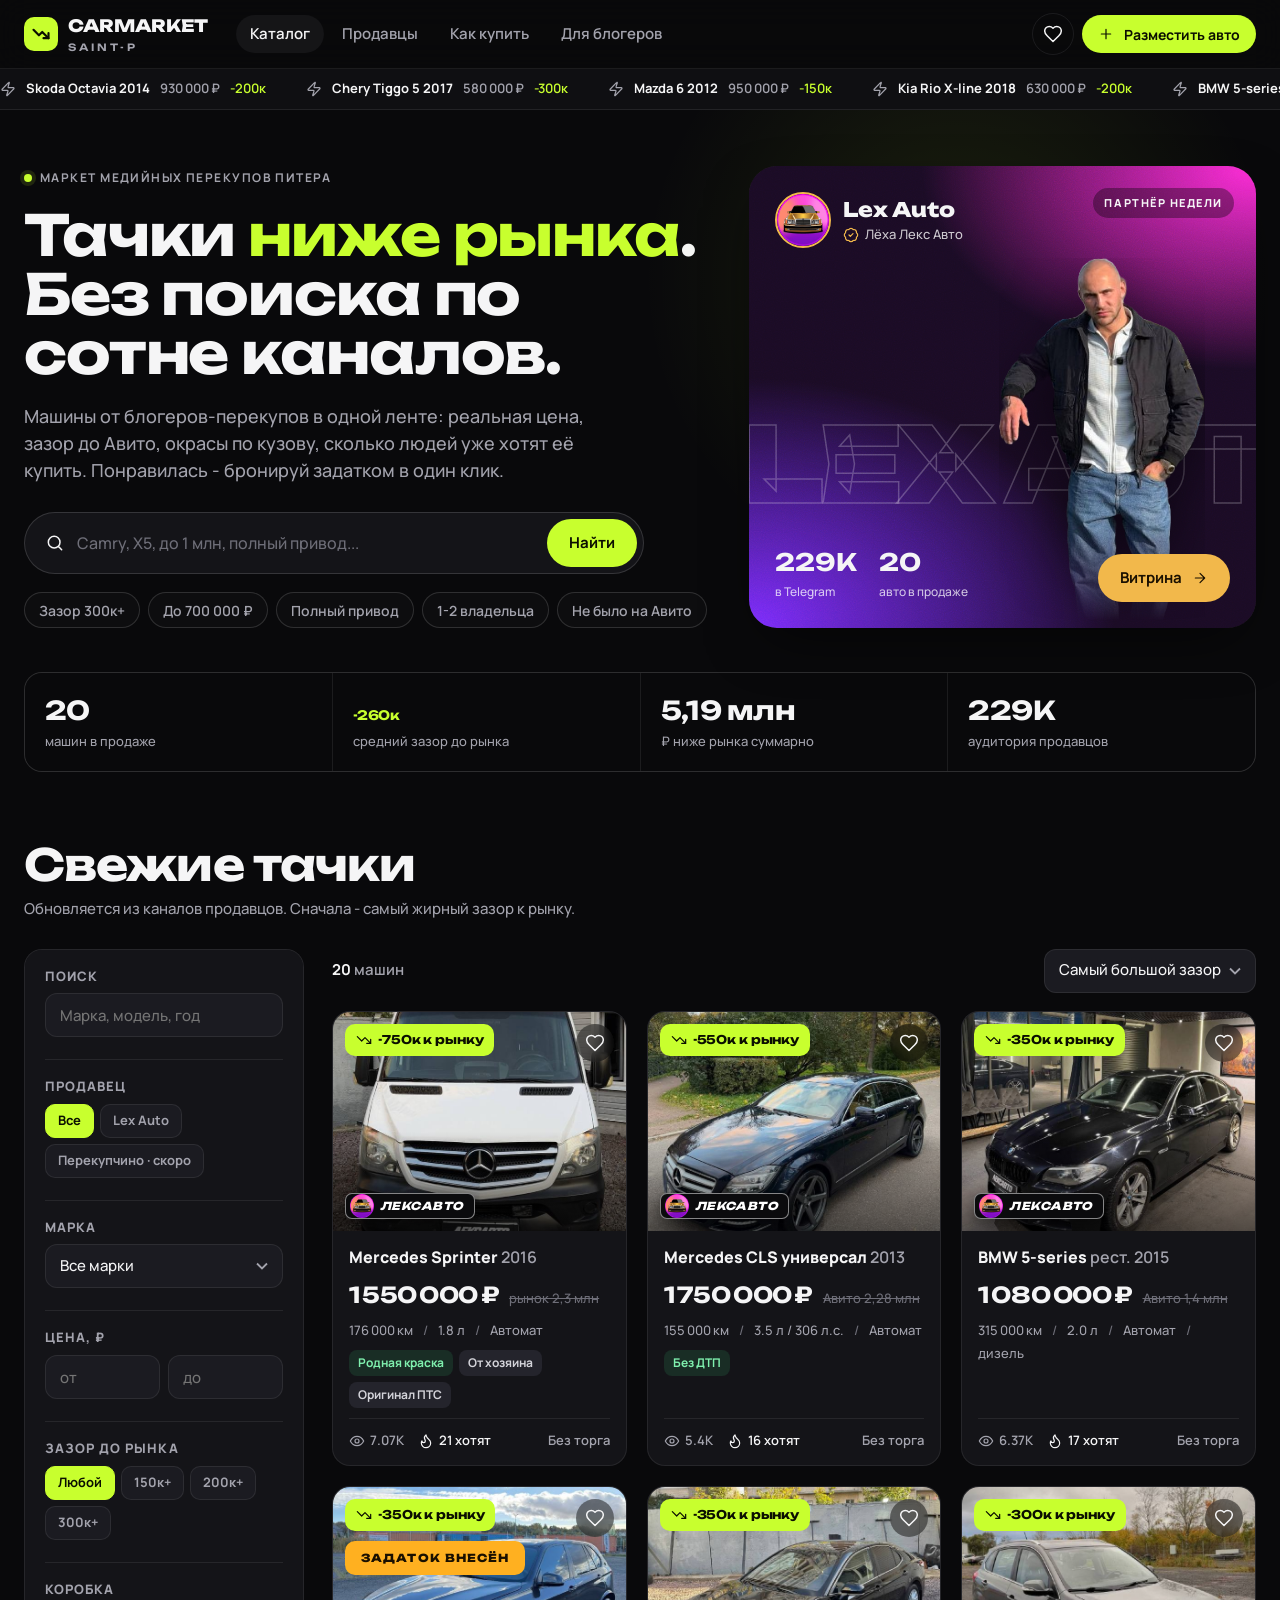
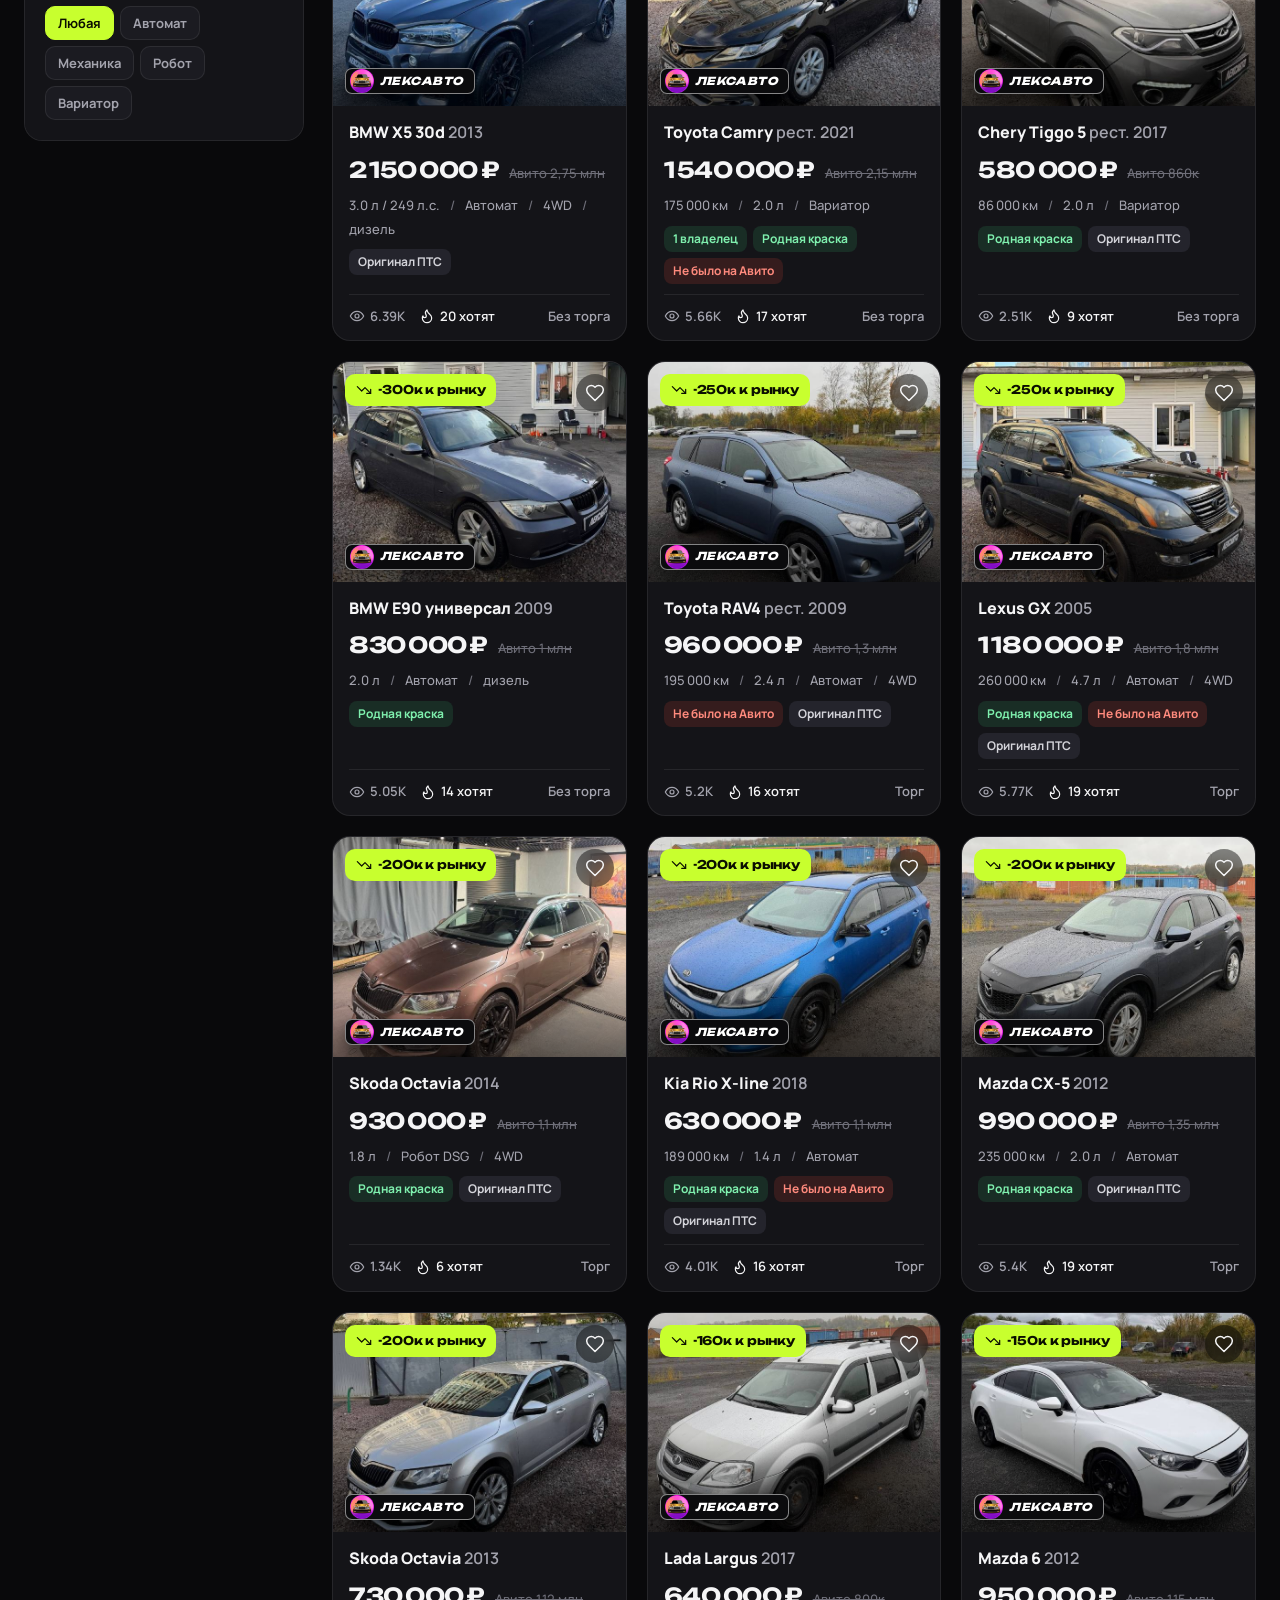
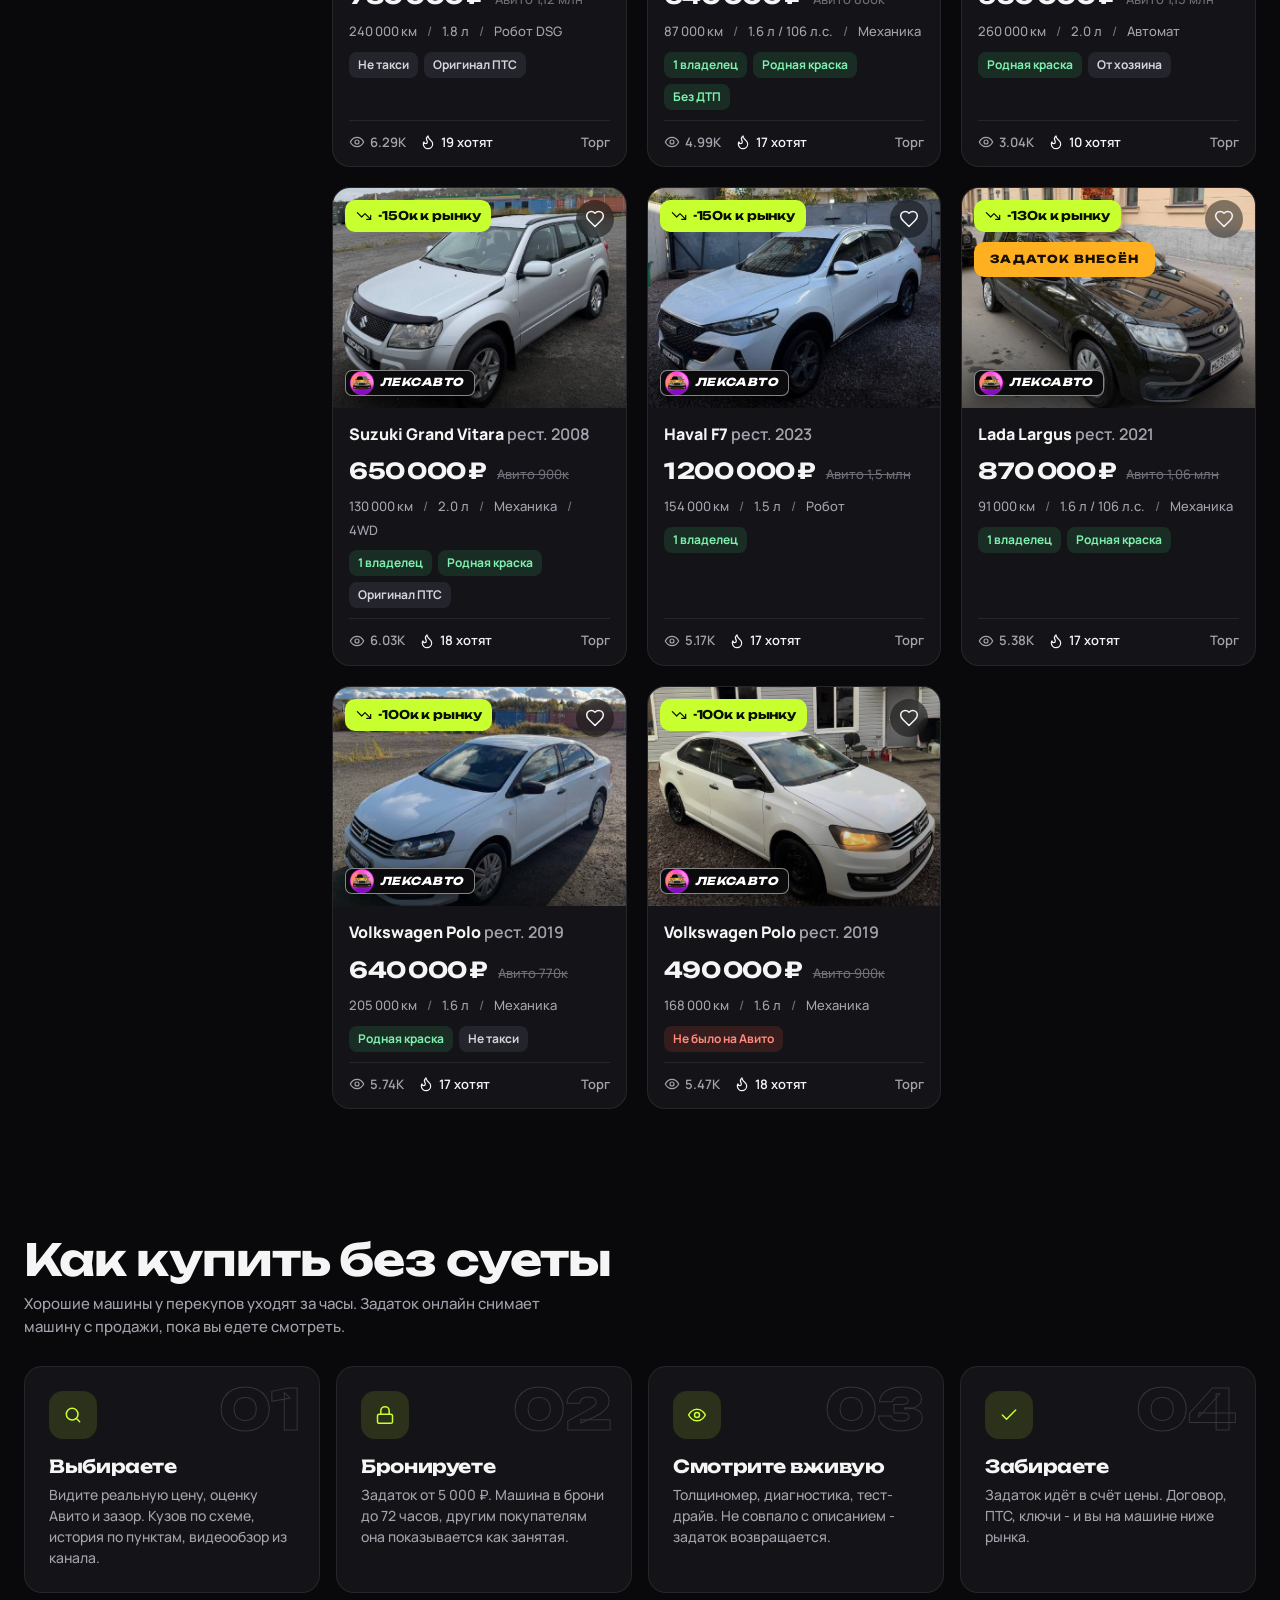
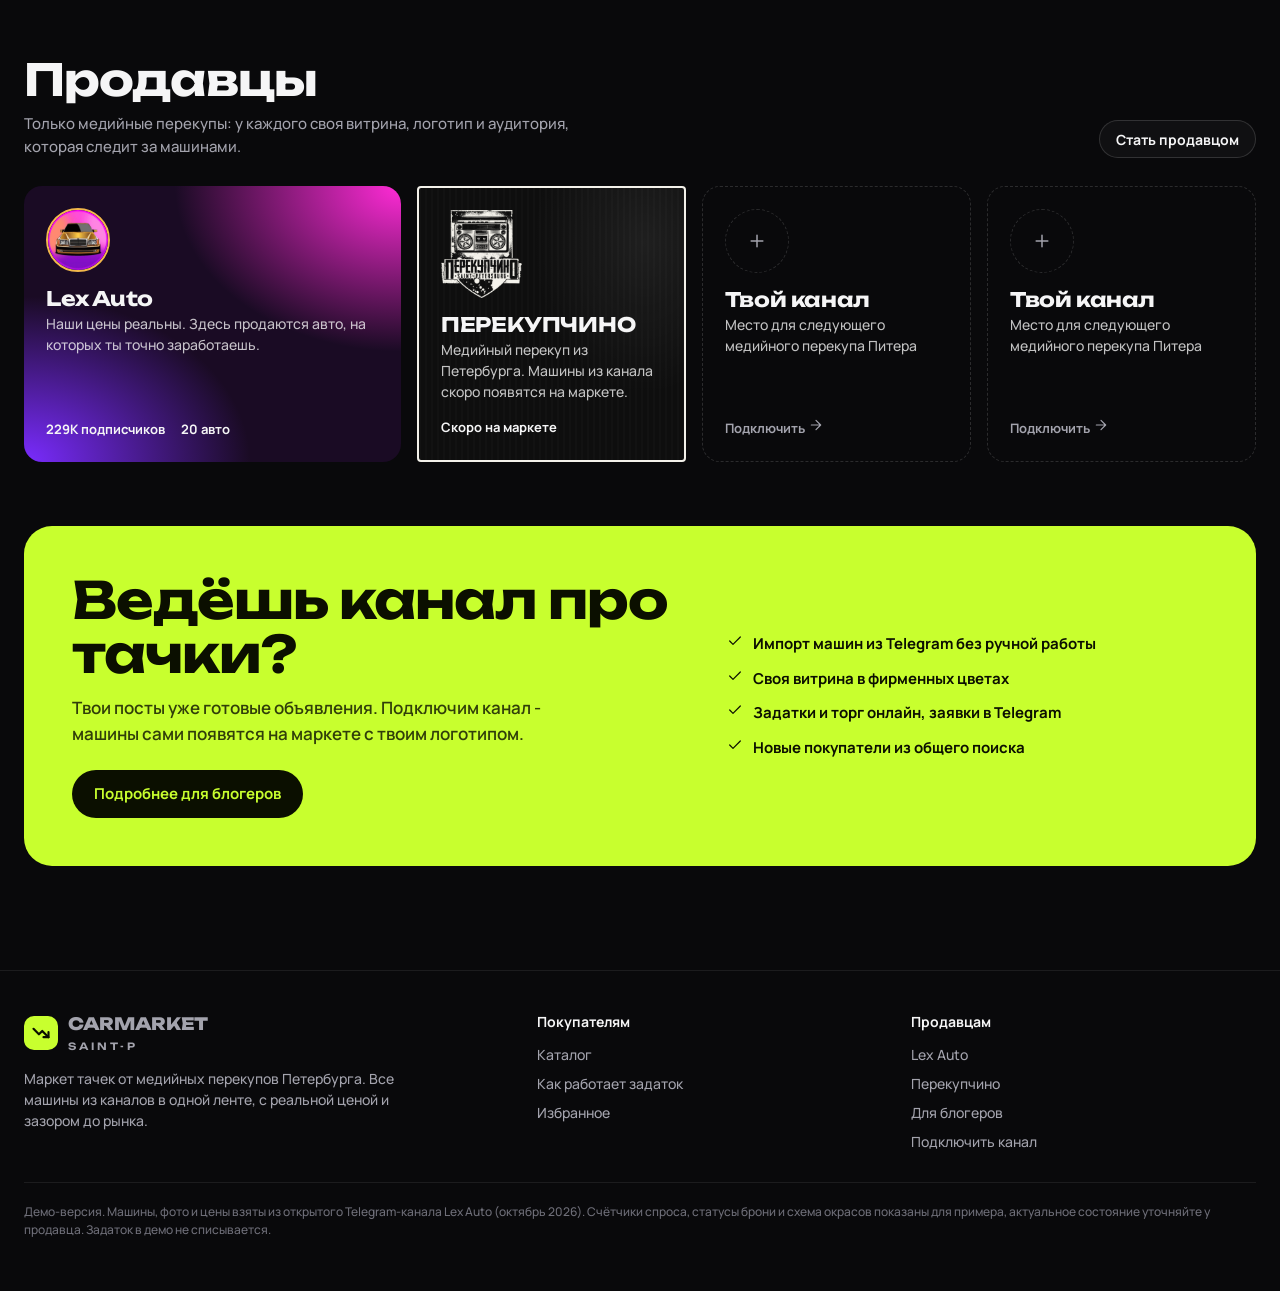
==== commit d91ccdec: "Второй продавец Перекупчино, темы продавцов, новое фото Лёхи - Темы витрин: neon (Lex Auto) и grunge" ====
--- a/index.html
+++ b/index.html
@@ -13,7 +13,7 @@
 <link rel="preconnect" href="https://fonts.googleapis.com">
 <link rel="preconnect" href="https://fonts.gstatic.com" crossorigin>
 <link href="https://fonts.googleapis.com/css2?family=Manrope:wght@400;500;600;700;800&family=Unbounded:wght@500;700;800;900&display=swap&subset=cyrillic" rel="stylesheet">
-<link rel="stylesheet" href="assets/css/style.css">
+<link rel="stylesheet" href="assets/css/style.css?v=4">
 </head>
 <body data-page="home">
 
@@ -106,8 +106,8 @@
     </div>
   </section>
 </main>
-<script src="assets/js/cars.js"></script>
-<script src="assets/js/sellers.js"></script>
-<script src="assets/js/app.js"></script>
+<script src="assets/js/cars.js?v=4"></script>
+<script src="assets/js/sellers.js?v=4"></script>
+<script src="assets/js/app.js?v=4"></script>
 </body>
 </html>
--- a/assets/css/style.css
+++ b/assets/css/style.css
@@ -195,7 +195,7 @@
 .brand-card .bc-person {
   position: absolute; right: 10%; bottom: 0; height: 80%; width: auto; z-index: 0;
   filter: drop-shadow(0 20px 30px rgba(0, 0, 0, .55)) saturate(1.05);
-  image-rendering: auto;
+  -webkit-mask-image: linear-gradient(#000 72%, transparent 98%); mask-image: linear-gradient(#000 72%, transparent 98%);
 }
 .brand-card .bc-bottom { margin-top: auto; position: relative; z-index: 1; display: flex; align-items: flex-end; justify-content: space-between; gap: 16px; }
 .brand-card .bc-stats { display: flex; gap: 22px; }
@@ -556,7 +556,11 @@
 .s-links .btn:hover { background: rgba(0, 0, 0, .55); }
 .s-links .btn-gold { background: var(--seller-gold); color: #1a1000; border: 0; }
 .s-person { position: relative; align-self: end; height: 480px; display: flex; justify-content: center; }
-.s-person img { height: 100%; width: auto; filter: drop-shadow(0 30px 40px rgba(0, 0, 0, .6)); }
+.s-person img { height: 100%; width: auto; filter: drop-shadow(0 30px 40px rgba(0, 0, 0, .6)); -webkit-mask-image: linear-gradient(#000 75%, transparent 99%); mask-image: linear-gradient(#000 75%, transparent 99%); }
+.s-person.logo { height: 420px; align-items: center; padding-bottom: 40px; }
+.s-person.logo img { height: auto; width: 100%; max-width: 340px; -webkit-mask-image: none; mask-image: none; filter: none; transform: rotate(-3deg); }
+.s-person .bubble small { display: block; color: #666; font-weight: 600; }
+.s-hero .handle .onb { color: var(--seller-gold); }
 .s-person .bubble { position: absolute; left: -150px; top: 30px; max-width: 220px; padding: 14px 16px; border-radius: 18px 18px 18px 4px; background: #fff; color: #111; font-weight: 700; font-size: 14px; box-shadow: var(--shadow); }
 .s-stats { display: grid; grid-template-columns: repeat(4, 1fr); gap: 1px; background: var(--line); border-bottom: 1px solid var(--line); }
 .s-stats div { background: var(--bg); padding: 22px 24px; }
@@ -567,7 +571,7 @@
   .s-person { height: 340px; order: -1; margin-bottom: -60px; }
   .s-person .bubble { left: 0; top: 20px; max-width: 160px; font-size: 13px; }
   .s-person { justify-content: flex-end; }
-  .s-stats { grid-template-columns: 1fr 1fr; }
+  .s-stats { grid-template-columns: 1fr 1fr !important; }
 }
 .anons { display: grid; grid-template-columns: 1fr 1fr; border-radius: var(--radius); overflow: hidden; background: var(--surface); border: 1px solid var(--line); }
 .anons img { width: 100%; height: 100%; object-fit: cover; min-height: 280px; }
@@ -627,3 +631,42 @@
 .ig-card small { color: var(--muted); font-size: 14px; }
 .ig-card .btn { margin-left: auto; background: var(--surface-3); }
 @media (max-width: 640px) { .ig-card { flex-wrap: wrap; } .ig-card .btn { margin-left: 0; width: 100%; } }
+
+/* ---------- seller themes ----------
+   neon   - Lex Auto: magenta/purple glow, gold, rounded (default styles above)
+   grunge - Перекупчино: ink and paper, zero radius, stencil type, one red stamp accent */
+.seller-tile .tile-logo { height: 88px; width: auto; align-self: flex-start; }
+.t-grunge.brand-card, .seller-tile.brand.t-grunge, .s-hero.t-grunge, .seller-mini.t-grunge, .onboard.t-grunge {
+  background:
+    radial-gradient(60% 80% at 85% 20%, rgba(255, 255, 255, .07), transparent 70%),
+    repeating-linear-gradient(90deg, rgba(255, 255, 255, .015) 0 2px, transparent 2px 6px),
+    #0e0e0e;
+}
+.seller-tile.brand.t-grunge { border: 2px solid #f3f1ea; border-radius: 4px; }
+.seller-tile.brand.t-grunge:hover { background: #f3f1ea; color: #0e0e0e; }
+.seller-tile.brand.t-grunge:hover p { color: #333; }
+.seller-tile.brand.t-grunge:hover .tile-logo { filter: invert(1); }
+.seller-tile.brand.t-grunge h3, .s-hero.t-grunge h1 { text-transform: uppercase; letter-spacing: -.01em; }
+.s-hero.t-grunge::after { opacity: .35; }
+.s-hero.t-grunge .word { -webkit-text-stroke: 2px rgba(243, 241, 234, .12); }
+.s-hero.t-grunge .ava { border-radius: 4px; border: 2px solid #f3f1ea; }
+.s-hero.t-grunge .btn { border-radius: 2px; }
+.s-hero.t-grunge .s-links .btn-gold { background: #f3f1ea; color: #0e0e0e; }
+.s-hero.t-grunge .s-links .btn-gold:hover { background: var(--seller-gold); color: #fff; }
+.s-hero.t-grunge .handle .onb { color: var(--seller-gold); }
+.card.t-grunge .plate { background: #f3f1ea; color: #0e0e0e; border: 0; border-radius: 2px; font-style: normal; letter-spacing: .08em; }
+.card.t-grunge .plate img { border-radius: 2px; }
+.g-main .plate.t-grunge { background: #f3f1ea; color: #0e0e0e; }
+.onboard { display: grid; grid-template-columns: 220px 1fr; gap: 36px; align-items: center; padding: 40px; border-radius: var(--radius); border: 1px solid var(--line); }
+.onboard.t-grunge { border: 2px dashed rgba(243, 241, 234, .35); border-radius: 4px; }
+.onboard img { width: 100%; height: auto; }
+.onboard h2 { font-size: clamp(26px, 3.2vw, 40px); margin-bottom: 12px; }
+.onboard p { color: var(--muted); max-width: 560px; margin: 0 0 22px; }
+.onboard .btn { border-radius: 2px; }
+@media (max-width: 760px) { .onboard { grid-template-columns: 1fr; padding: 26px 20px; } .onboard img { max-width: 180px; } }
+@media (max-width: 900px) {
+  .s-hero h1 { font-size: clamp(30px, 9.4vw, 60px); overflow-wrap: anywhere; }
+  .s-person.logo { height: auto; padding: 0 0 70px; margin-bottom: -40px; justify-content: center; }
+  .s-person.logo img { max-width: 240px; }
+  .s-hero.t-grunge .ava { display: none; }
+}
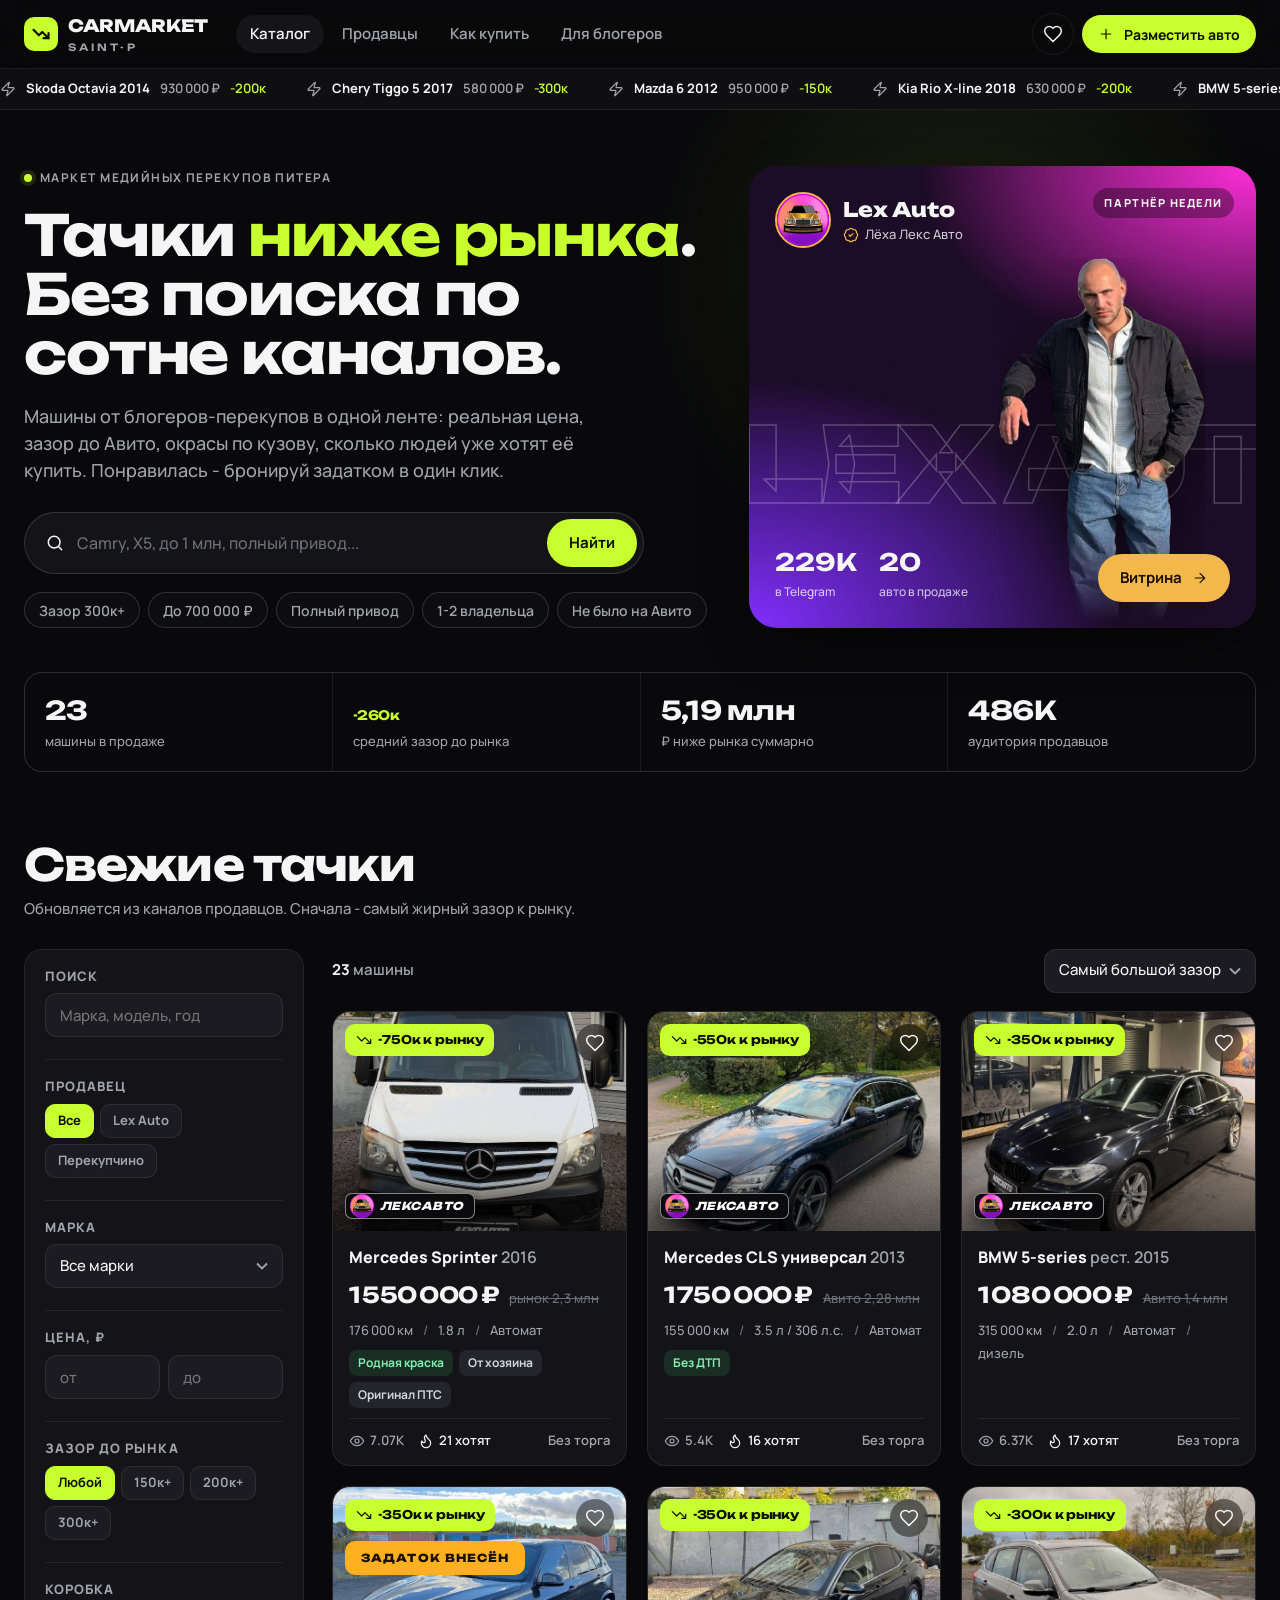
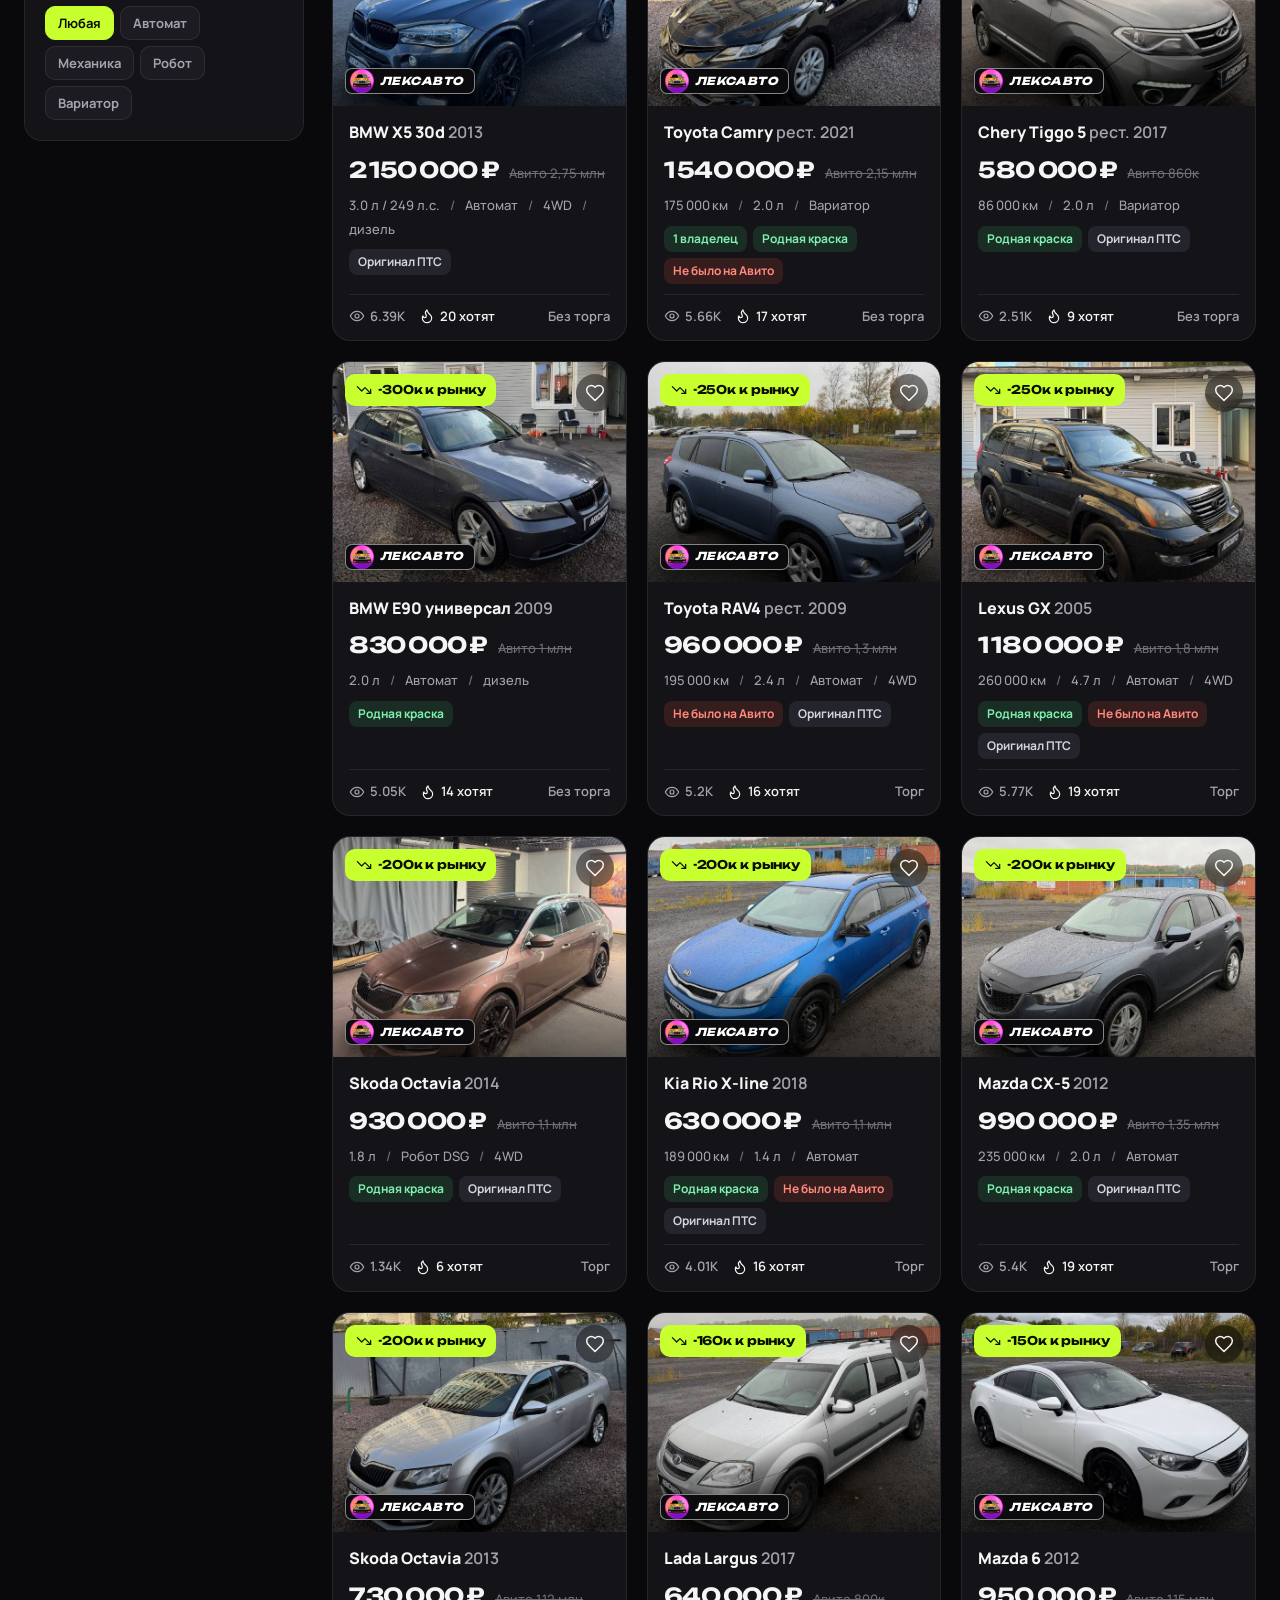
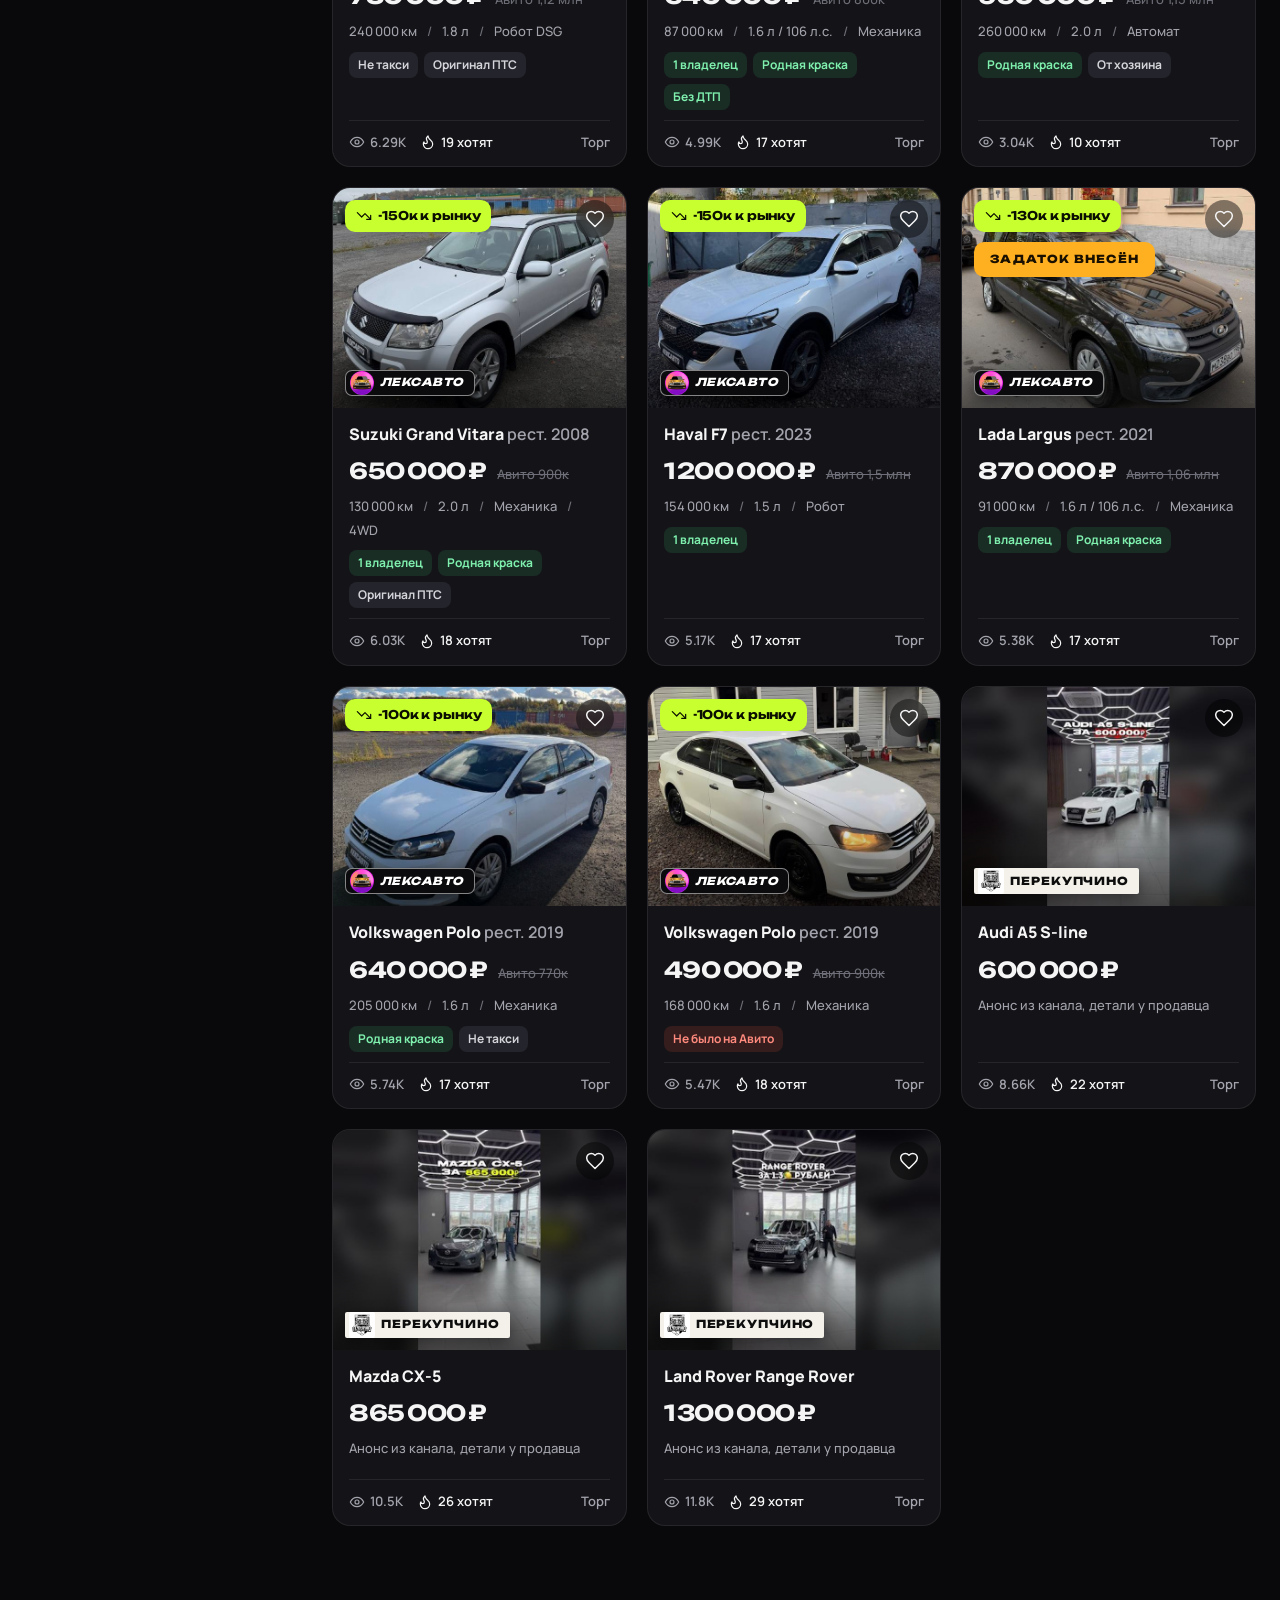
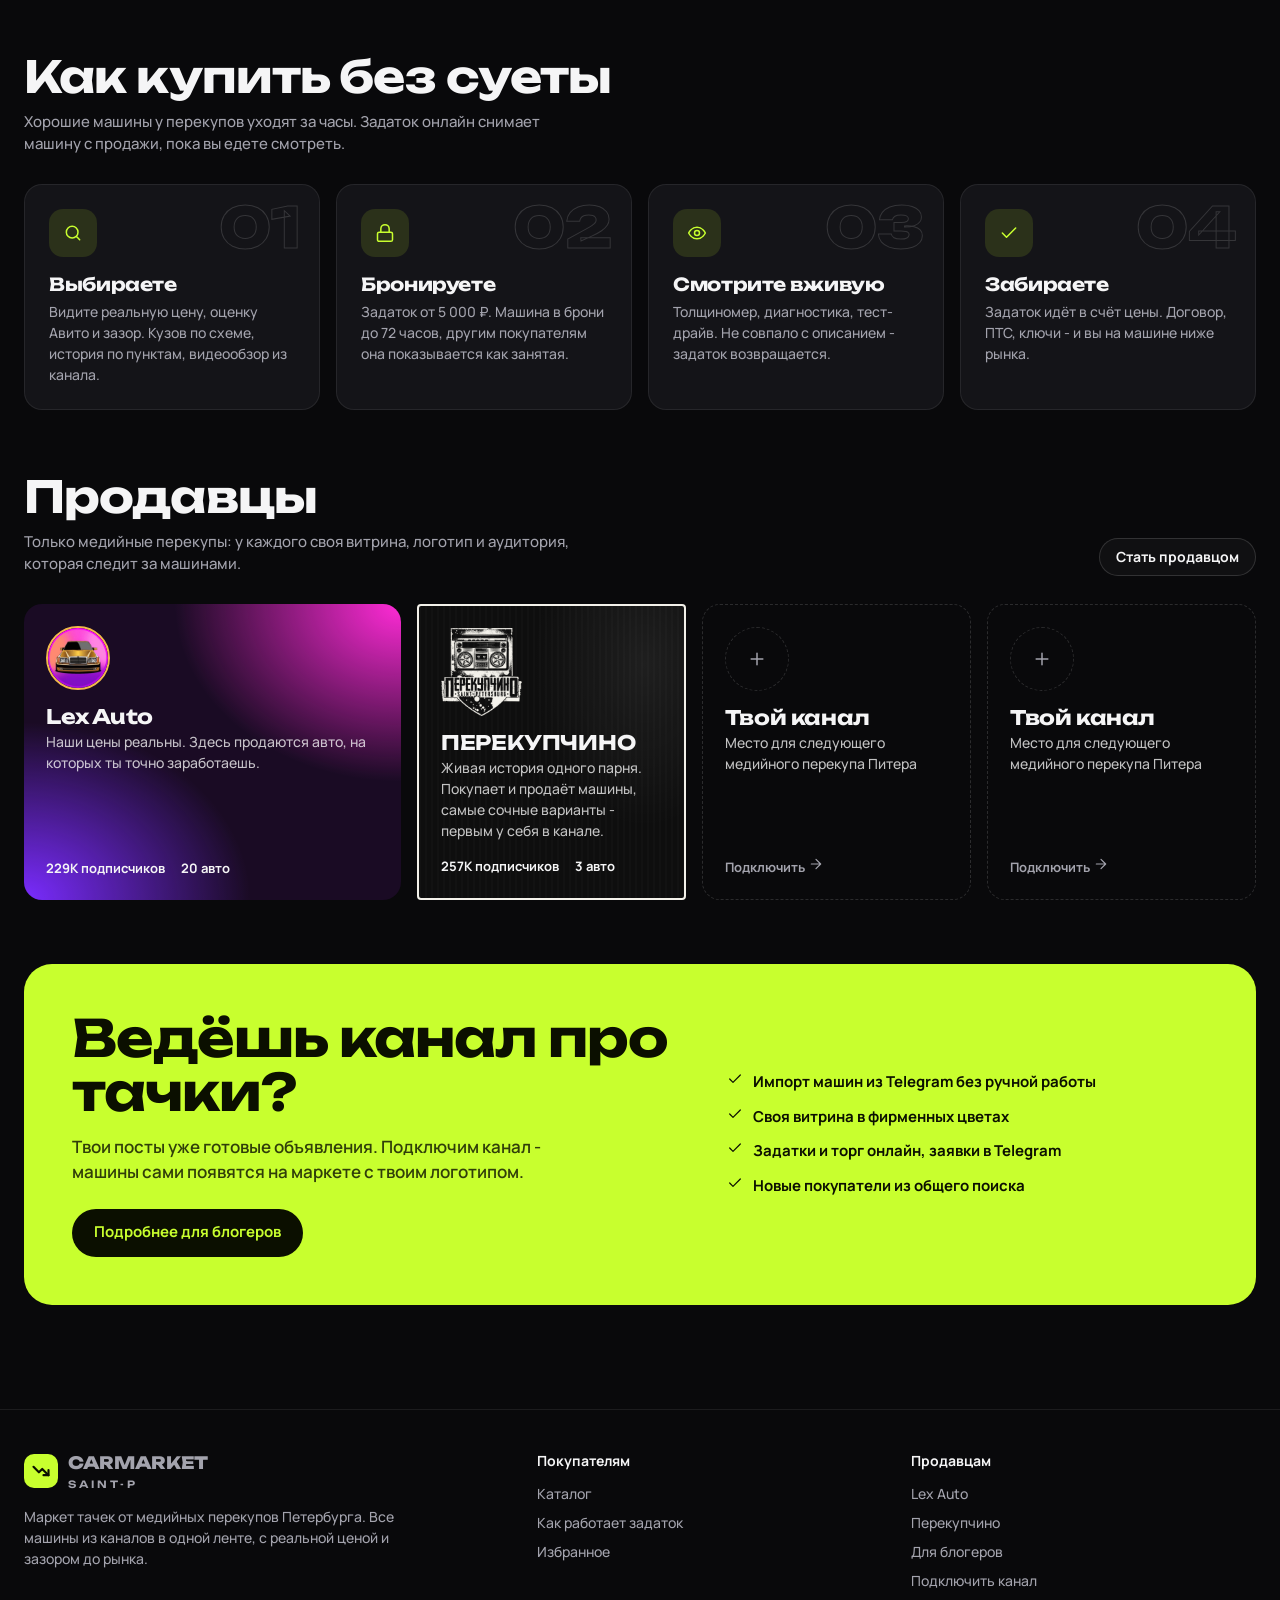
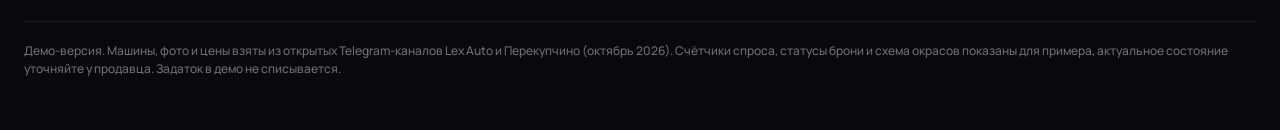
==== commit 3a337cbf: "Машины Перекупчино и загрузочный экран - 11 машин Перекупчино из публичного канала @perekupchino_777" ====
--- a/index.html
+++ b/index.html
@@ -13,9 +13,79 @@
 <link rel="preconnect" href="https://fonts.googleapis.com">
 <link rel="preconnect" href="https://fonts.gstatic.com" crossorigin>
 <link href="https://fonts.googleapis.com/css2?family=Manrope:wght@400;500;600;700;800&family=Unbounded:wght@500;700;800;900&display=swap&subset=cyrillic" rel="stylesheet">
-<link rel="stylesheet" href="assets/css/style.css?v=4">
+<style id="boot-css">
+html.booting{overflow:hidden}
+#boot{position:fixed;inset:0;z-index:999;background:#09090b;color:#f5f5f6;display:grid;place-items:center;font-family:Unbounded,Manrope,system-ui,sans-serif;transition:transform .7s cubic-bezier(.7,0,.2,1);will-change:transform}
+#boot.out{transform:translateY(-100%)}
+#boot::before{content:"";position:absolute;inset:0;background:radial-gradient(40% 40% at 50% 55%,rgba(200,255,46,.10),transparent 70%);pointer-events:none}
+#boot .bi{position:relative;display:grid;justify-items:center;gap:22px;text-align:center;padding:0 16px}
+#boot .bm{width:84px;height:84px;border-radius:24px;background:#c8ff2e;display:grid;place-items:center;transform:scale(.6);opacity:0;animation:bootPop .5s cubic-bezier(.2,.8,.2,1.2) .05s forwards}
+#boot .bm svg{width:48px;height:48px;fill:none;stroke:#0b0f00;stroke-width:2.6;stroke-linecap:round;stroke-linejoin:round}
+#boot .bm path{stroke-dasharray:40;stroke-dashoffset:40;animation:bootDraw .7s ease-out .35s forwards}
+#boot .bm path+path{animation-delay:.85s}
+#boot .bw{font-weight:800;font-size:clamp(28px,7vw,52px);letter-spacing:-.02em;line-height:1;overflow:hidden}
+#boot .bw b{display:inline-block;transform:translateY(105%);animation:bootUp .6s cubic-bezier(.2,.8,.2,1) forwards;font-weight:800}
+#boot .bw small{display:block;font-size:.26em;letter-spacing:.5em;color:#a3a3ad;margin-top:10px;font-weight:600;opacity:0;animation:bootFade .5s ease .9s forwards}
+#boot .bg{font-family:Manrope,system-ui,sans-serif;font-weight:700;font-size:15px;color:#a3a3ad;opacity:0;animation:bootFade .4s ease .7s forwards}
+#boot .bg b{font-family:Unbounded,Manrope,sans-serif;color:#c8ff2e;font-size:30px;font-variant-numeric:tabular-nums;display:inline-block;min-width:3.2ch;text-align:right}
+#boot .bb{position:absolute;left:0;right:0;bottom:0;height:3px;background:rgba(255,255,255,.06)}
+#boot .bb i{display:block;height:100%;background:#c8ff2e;transform:scaleX(0);transform-origin:left;transition:transform .35s ease}
+#boot .bs{position:absolute;bottom:28px;left:0;right:0;text-align:center;font:600 12px Manrope,system-ui,sans-serif;letter-spacing:.14em;text-transform:uppercase;color:#6e6e78;opacity:0;animation:bootFade .4s ease 1s forwards}
+@keyframes bootPop{to{transform:none;opacity:1}}
+@keyframes bootDraw{to{stroke-dashoffset:0}}
+@keyframes bootUp{to{transform:none}}
+@keyframes bootFade{to{opacity:1}}
+@keyframes bootKill{to{visibility:hidden}}
+#boot{animation:bootKill 0s linear 7s forwards}
+@media (prefers-reduced-motion:reduce){#boot *{animation-duration:.01ms!important;animation-delay:0s!important}#boot{transition:opacity .2s}#boot.out{transform:none;opacity:0}}
+</style>
+<link rel="stylesheet" href="assets/css/style.css?v=8">
 </head>
 <body data-page="home">
+<div id="boot" aria-hidden="true">
+  <div class="bi">
+    <div class="bm"><svg viewBox="0 0 24 24"><path d="m3 7 6.5 6.5 4-4L21 17"/><path d="M15 17h6v-6"/></svg></div>
+    <div class="bw"><b style="animation-delay:0.450s">C</b><b style="animation-delay:0.485s">A</b><b style="animation-delay:0.520s">R</b><b style="animation-delay:0.555s">M</b><b style="animation-delay:0.590s">A</b><b style="animation-delay:0.625s">R</b><b style="animation-delay:0.660s">K</b><b style="animation-delay:0.695s">E</b><b style="animation-delay:0.730s">T</b><small>SAINT-P</small></div>
+    <div class="bg">ищем зазоры до рынка <b>-<span id="bootN">0</span>к</b></div>
+  </div>
+  <div class="bs">Тачки медийных перекупов Питера</div>
+  <div class="bb"><i id="bootBar"></i></div>
+</div>
+<script>
+(function () {
+  var b = document.getElementById('boot'), d = document.documentElement;
+  try { if (sessionStorage.getItem('cm_boot')) { b.parentNode.removeChild(b); return; } sessionStorage.setItem('cm_boot', '1'); } catch (e) {}
+  d.classList.add('booting');
+  var t0 = Date.now(), n = document.getElementById('bootN'), bar = document.getElementById('bootBar'), p = 0, fin = false, target = 750;
+  var reduce = window.matchMedia && matchMedia('(prefers-reduced-motion: reduce)').matches;
+  function prog(v) { p = Math.max(p, v); bar.style.transform = 'scaleX(' + p + ')'; }
+  function tick() {
+    var k = Math.min(1, (Date.now() - t0 - 700) / 1100); if (k < 0) k = 0;
+    n.textContent = Math.round(target * (1 - Math.pow(1 - k, 3)));
+    if (k < 1 && !fin) requestAnimationFrame(tick);
+  }
+  reduce ? (n.textContent = target) : requestAnimationFrame(tick);
+  prog(.12);
+  document.addEventListener('DOMContentLoaded', function () {
+    try { target = Math.round(Math.max.apply(null, (window.CARS || []).map(function (c) { return c.gap || 0; })) / 1000) || 750; } catch (e) {}
+    prog(.45);
+    var imgs = [].slice.call(document.images, 0, 14), left = imgs.length;
+    imgs.forEach(function (im) {
+      var one = function () { left--; prog(.45 + .5 * (1 - left / Math.max(1, imgs.length))); };
+      im.complete ? one() : (im.addEventListener('load', one), im.addEventListener('error', one));
+    });
+  });
+  function done() {
+    if (fin) return; fin = true;
+    setTimeout(function () {
+      prog(1); n.textContent = target;
+      setTimeout(function () { b.classList.add('out'); d.classList.remove('booting'); setTimeout(function () { b.parentNode && b.parentNode.removeChild(b); }, 800); }, 220);
+    }, reduce ? 0 : Math.max(0, 1900 - (Date.now() - t0)));
+  }
+  window.addEventListener('load', done);
+  setTimeout(done, 4500);
+})();
+</script>
 
 <div class="ticker" id="ticker" aria-hidden="true"></div>
 <main>
@@ -106,8 +176,9 @@
     </div>
   </section>
 </main>
-<script src="assets/js/cars.js?v=4"></script>
-<script src="assets/js/sellers.js?v=4"></script>
-<script src="assets/js/app.js?v=4"></script>
+<script src="assets/js/cars.js?v=8"></script>
+<script src="assets/js/cars-perekupchino.js?v=8"></script>
+<script src="assets/js/sellers.js?v=8"></script>
+<script src="assets/js/app.js?v=8"></script>
 </body>
 </html>
--- a/assets/css/style.css
+++ b/assets/css/style.css
@@ -615,7 +615,8 @@
 }
 
 /* ---------- seller socials + Telegram embeds ---------- */
-.socials { display: grid; grid-template-columns: repeat(4, 1fr); gap: 8px; }
+.socials { display: grid; grid-auto-flow: column; grid-auto-columns: 1fr; gap: 8px; }
+.g-thumbs[hidden] { display: none; }
 .socials a { display: flex; flex-direction: column; align-items: center; gap: 6px; padding: 12px 6px; border-radius: 14px; background: var(--surface); border: 1px solid var(--line); font-size: 12px; font-weight: 700; color: var(--muted); transition: .2s; }
 .socials a:hover { color: var(--text); border-color: var(--seller-a); }
 .max { font-family: var(--display); font-size: 10px; font-weight: 800; letter-spacing: .02em; padding: 3px 5px; border-radius: 6px; background: currentColor; color: inherit; line-height: 1; }
@@ -654,8 +655,8 @@
 .s-hero.t-grunge .s-links .btn-gold { background: #f3f1ea; color: #0e0e0e; }
 .s-hero.t-grunge .s-links .btn-gold:hover { background: var(--seller-gold); color: #fff; }
 .s-hero.t-grunge .handle .onb { color: var(--seller-gold); }
-.card.t-grunge .plate { background: #f3f1ea; color: #0e0e0e; border: 0; border-radius: 2px; font-style: normal; letter-spacing: .08em; }
-.card.t-grunge .plate img { border-radius: 2px; }
+.plate.t-grunge { background: #f3f1ea; color: #0e0e0e; border: 0; border-radius: 2px; font-style: normal; letter-spacing: .08em; }
+.plate.t-grunge img { border-radius: 2px; }
 .g-main .plate.t-grunge { background: #f3f1ea; color: #0e0e0e; }
 .onboard { display: grid; grid-template-columns: 220px 1fr; gap: 36px; align-items: center; padding: 40px; border-radius: var(--radius); border: 1px solid var(--line); }
 .onboard.t-grunge { border: 2px dashed rgba(243, 241, 234, .35); border-radius: 4px; }
@@ -670,3 +671,10 @@
   .s-person.logo img { max-width: 240px; }
   .s-hero.t-grunge .ava { display: none; }
 }
+
+.btn-gold-s { background: var(--seller-a); color: var(--seller-b); }
+.btn-gold-s:hover { filter: brightness(1.08); }
+
+.seller-mini.t-grunge { border: 2px solid #f3f1ea; border-radius: 4px; }
+.seller-mini.t-grunge img { border-radius: 4px; border-color: #f3f1ea; }
+.seller-mini.t-grunge .btn { background: #f3f1ea; color: #0e0e0e; border-radius: 2px; }
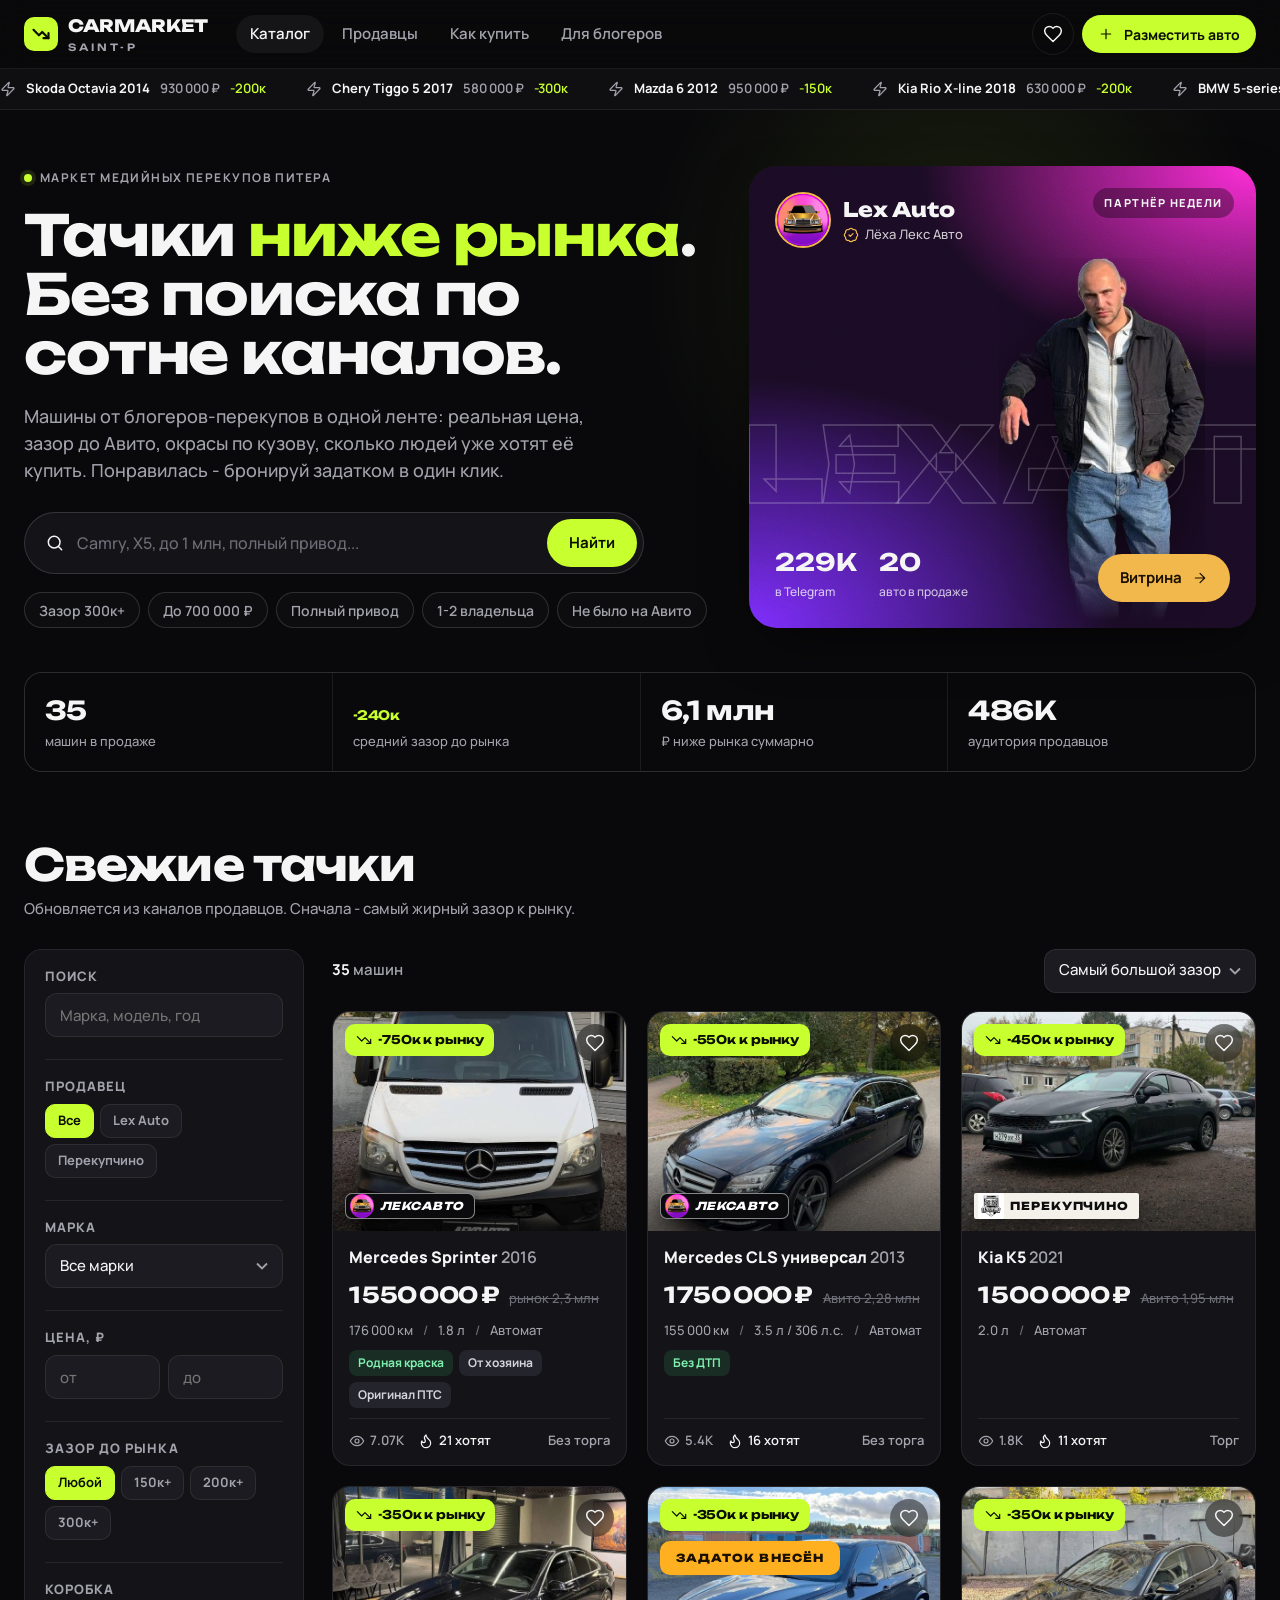
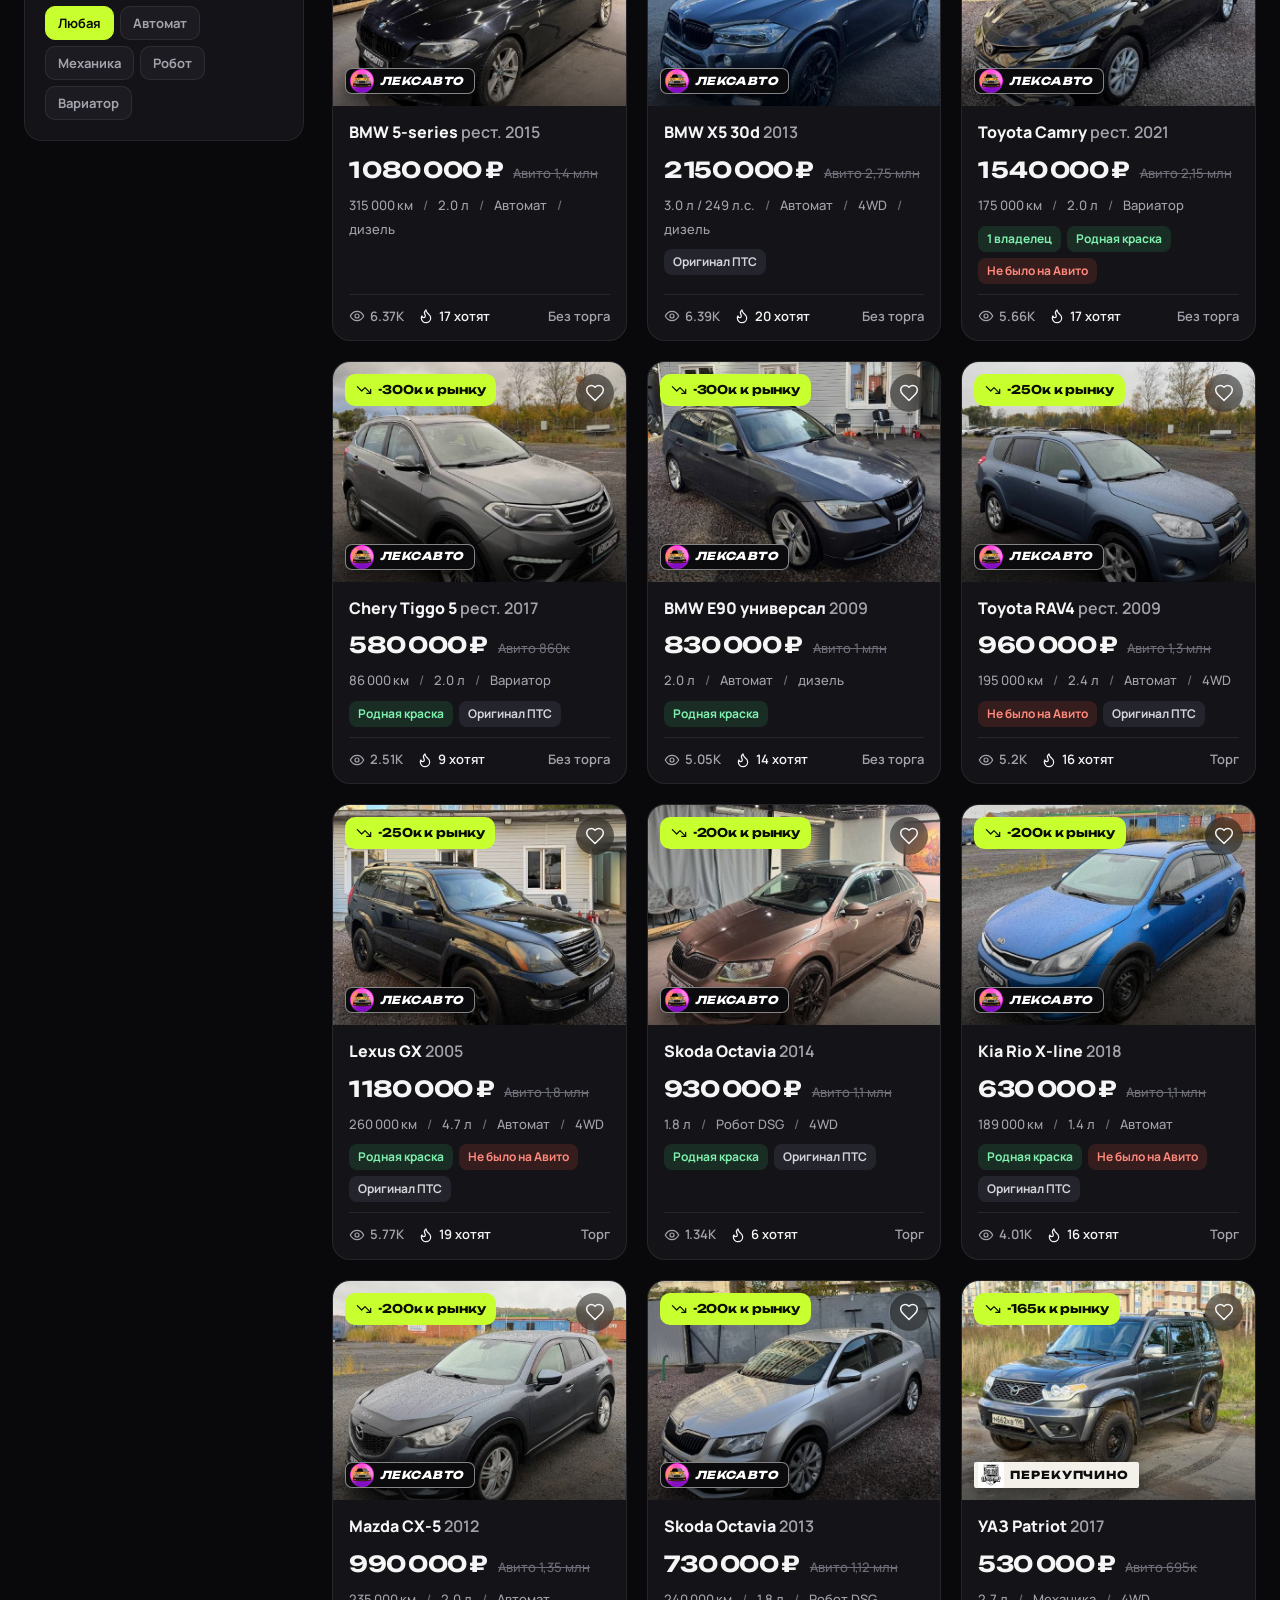
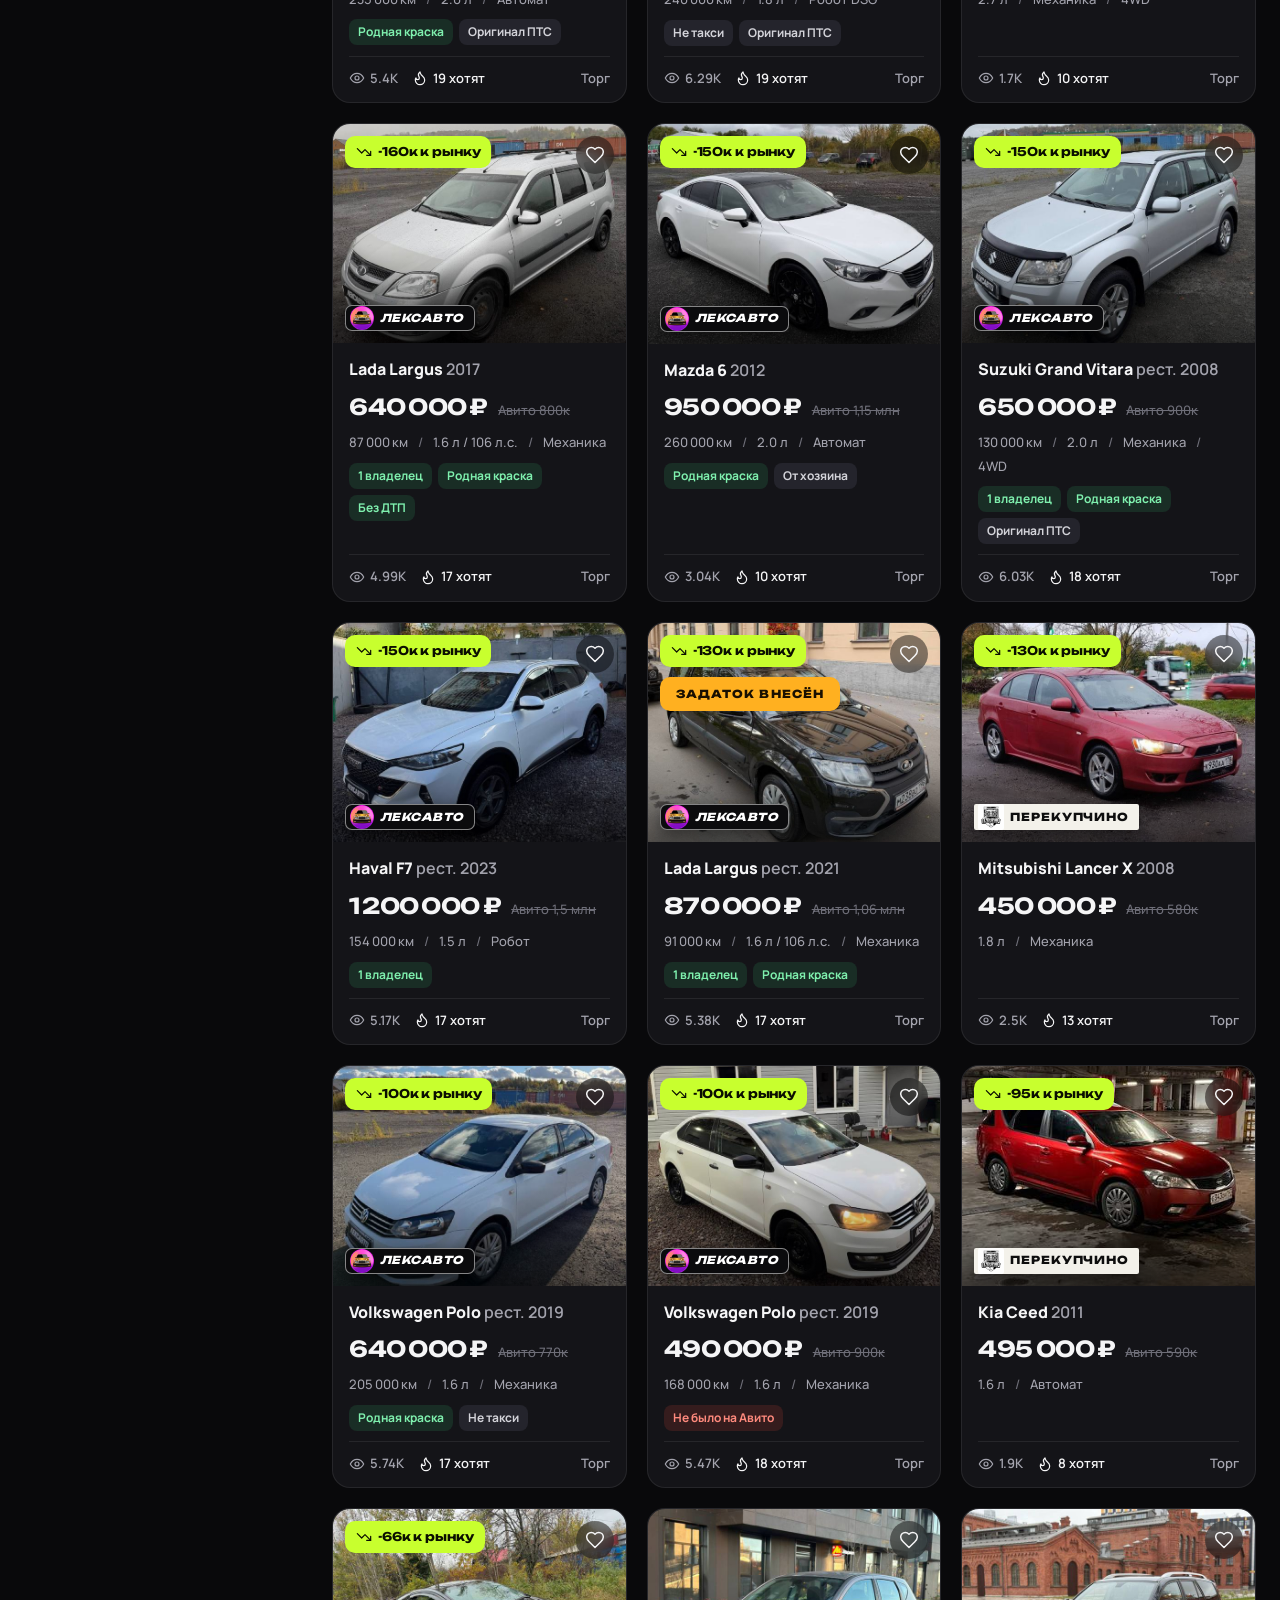
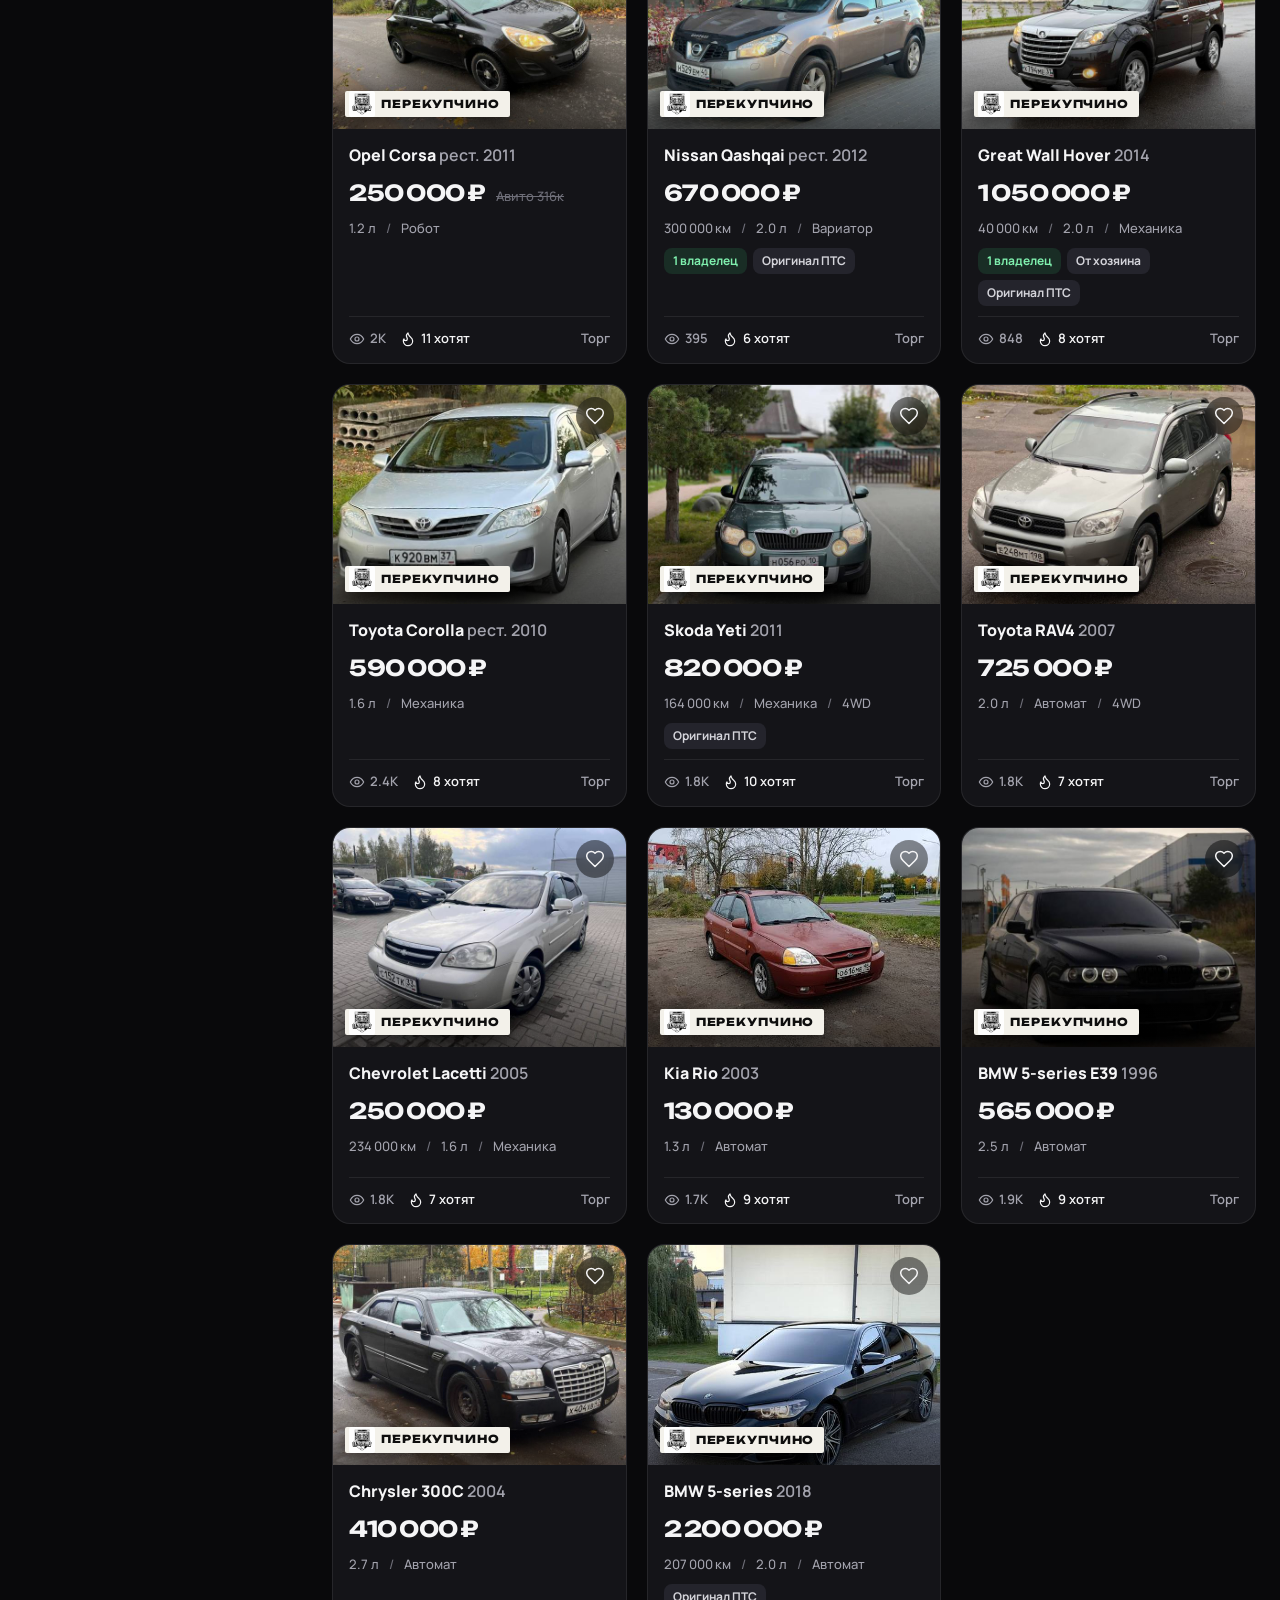
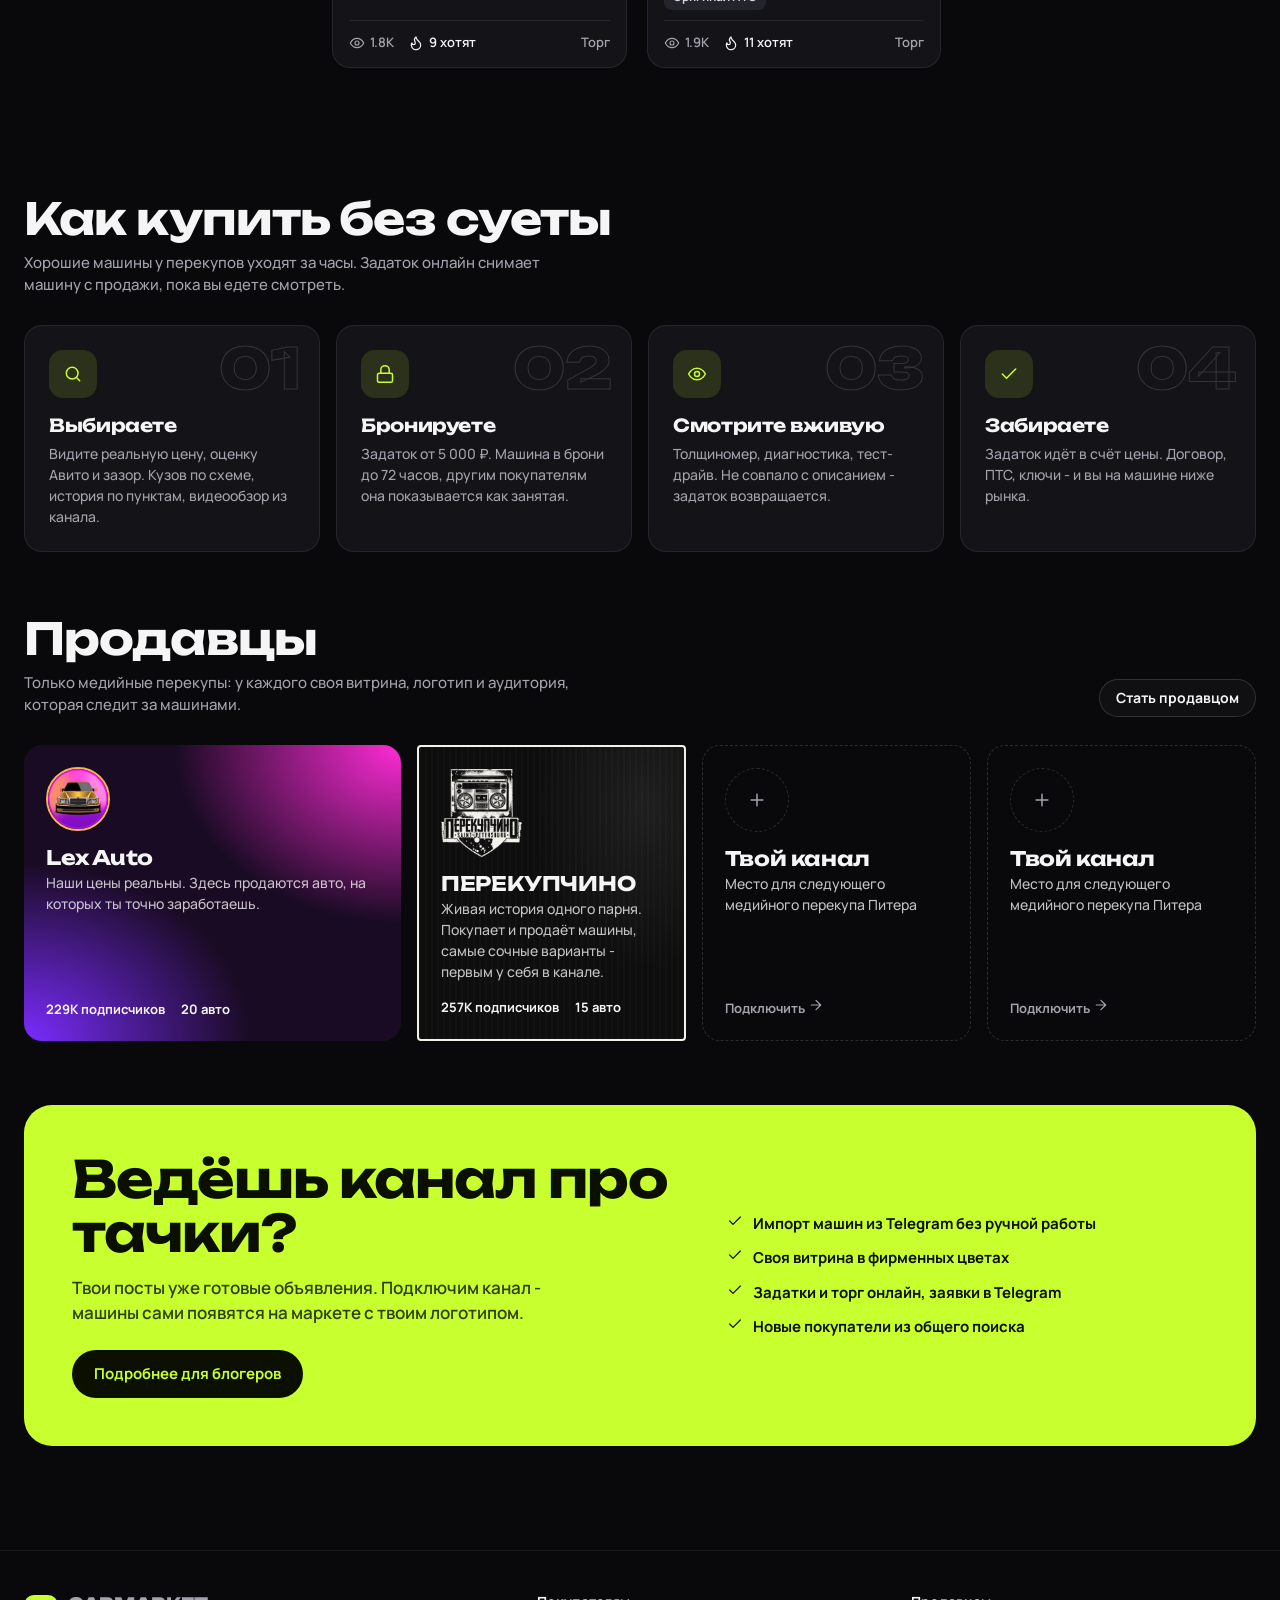
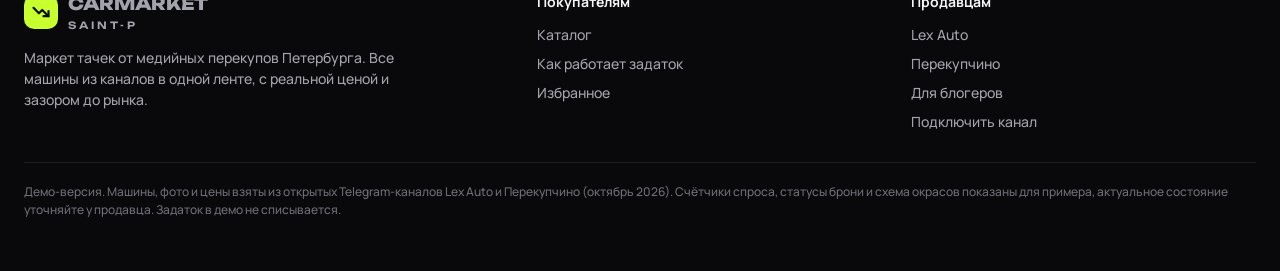
==== commit 435fe891: "17 свежих машин Перекупчино, новые фильтры, загрузочный экран 2.0 - Перекупчино: 15 в продаже + 2 пр" ====
--- a/index.html
+++ b/index.html
@@ -10,45 +10,80 @@
 <meta property="og:description" content="Все машины из Telegram-каналов медийных перекупов Петербурга в одной ленте: реальная цена, зазор до рынка, состояние кузова, задаток онлайн.">
 <meta property="og:image" content="assets/img/og.jpg">
 <link rel="icon" href="assets/img/favicon.svg" type="image/svg+xml">
+<link rel="manifest" href="manifest.webmanifest">
+<link rel="apple-touch-icon" href="assets/img/apple-touch-icon.png">
+<meta name="apple-mobile-web-app-capable" content="yes">
+<meta name="mobile-web-app-capable" content="yes">
+<meta name="apple-mobile-web-app-status-bar-style" content="black-translucent">
+<meta name="apple-mobile-web-app-title" content="CarMarket">
+
 <link rel="preconnect" href="https://fonts.googleapis.com">
 <link rel="preconnect" href="https://fonts.gstatic.com" crossorigin>
 <link href="https://fonts.googleapis.com/css2?family=Manrope:wght@400;500;600;700;800&family=Unbounded:wght@500;700;800;900&display=swap&subset=cyrillic" rel="stylesheet">
 <style id="boot-css">
 html.booting{overflow:hidden}
-#boot{position:fixed;inset:0;z-index:999;background:#09090b;color:#f5f5f6;display:grid;place-items:center;font-family:Unbounded,Manrope,system-ui,sans-serif;transition:transform .7s cubic-bezier(.7,0,.2,1);will-change:transform}
-#boot.out{transform:translateY(-100%)}
-#boot::before{content:"";position:absolute;inset:0;background:radial-gradient(40% 40% at 50% 55%,rgba(200,255,46,.10),transparent 70%);pointer-events:none}
-#boot .bi{position:relative;display:grid;justify-items:center;gap:22px;text-align:center;padding:0 16px}
-#boot .bm{width:84px;height:84px;border-radius:24px;background:#c8ff2e;display:grid;place-items:center;transform:scale(.6);opacity:0;animation:bootPop .5s cubic-bezier(.2,.8,.2,1.2) .05s forwards}
-#boot .bm svg{width:48px;height:48px;fill:none;stroke:#0b0f00;stroke-width:2.6;stroke-linecap:round;stroke-linejoin:round}
-#boot .bm path{stroke-dasharray:40;stroke-dashoffset:40;animation:bootDraw .7s ease-out .35s forwards}
-#boot .bm path+path{animation-delay:.85s}
-#boot .bw{font-weight:800;font-size:clamp(28px,7vw,52px);letter-spacing:-.02em;line-height:1;overflow:hidden}
-#boot .bw b{display:inline-block;transform:translateY(105%);animation:bootUp .6s cubic-bezier(.2,.8,.2,1) forwards;font-weight:800}
-#boot .bw small{display:block;font-size:.26em;letter-spacing:.5em;color:#a3a3ad;margin-top:10px;font-weight:600;opacity:0;animation:bootFade .5s ease .9s forwards}
-#boot .bg{font-family:Manrope,system-ui,sans-serif;font-weight:700;font-size:15px;color:#a3a3ad;opacity:0;animation:bootFade .4s ease .7s forwards}
-#boot .bg b{font-family:Unbounded,Manrope,sans-serif;color:#c8ff2e;font-size:30px;font-variant-numeric:tabular-nums;display:inline-block;min-width:3.2ch;text-align:right}
+#boot{position:fixed;inset:0;z-index:999;background:#060607;color:#f5f5f6;overflow:hidden;font-family:Unbounded,Manrope,system-ui,sans-serif;transition:clip-path .8s cubic-bezier(.7,0,.2,1);clip-path:inset(0 0 0 0)}
+#boot.out{clip-path:inset(0 0 100% 0)}
+#boot .sky{position:absolute;inset:0 0 45% 0;background:radial-gradient(60% 90% at 50% 100%,rgba(200,255,46,.16),transparent 70%)}
+#boot .sun{position:absolute;left:50%;top:55%;width:340px;height:340px;margin:-300px 0 0 -170px;border-radius:50%;background:linear-gradient(#c8ff2e,rgba(200,255,46,.05) 75%);opacity:.12;-webkit-mask:repeating-linear-gradient(transparent 0 14px,#000 14px 26px);mask:repeating-linear-gradient(transparent 0 14px,#000 14px 26px)}
+#boot .road{position:absolute;left:-50%;right:-50%;top:55%;bottom:-60%;transform:perspective(320px) rotateX(62deg);transform-origin:50% 0;
+  background:repeating-linear-gradient(90deg,rgba(200,255,46,.22) 0 2px,transparent 2px 90px),
+  repeating-linear-gradient(0deg,rgba(200,255,46,.22) 0 2px,transparent 2px 80px);
+  -webkit-mask:linear-gradient(transparent,#000 30%);mask:linear-gradient(transparent,#000 30%);animation:bootRoad .45s linear infinite}
+#boot .road::after{content:"";position:absolute;inset:0;background:repeating-linear-gradient(0deg,transparent 0 46px,rgba(200,255,46,.75) 46px 80px) 50% 0/3px 100% no-repeat;animation:inherit}
+#boot .hz{position:absolute;left:0;right:0;top:55%;height:2px;background:linear-gradient(90deg,transparent,#c8ff2e,transparent);box-shadow:0 0 24px 4px rgba(200,255,46,.45)}
+#boot .bi{position:absolute;inset:0;display:grid;justify-items:center;align-content:center;gap:14px;text-align:center;padding:0 16px;margin-top:-6vh}
+#boot .car{width:min(560px,88vw);height:auto;overflow:visible;animation:bootBob .3s ease-in-out infinite alternate}
+#boot .car .body{fill:none;stroke:#f5f5f6;stroke-width:2.2;stroke-linecap:round;stroke-linejoin:round;stroke-dasharray:900;stroke-dashoffset:900;animation:bootDraw 1.1s cubic-bezier(.6,0,.2,1) .1s forwards;filter:drop-shadow(0 0 6px rgba(255,255,255,.35))}
+#boot .car .win{fill:none;stroke:rgba(245,245,246,.55);stroke-width:1.6;stroke-dasharray:400;stroke-dashoffset:400;animation:bootDraw .8s ease .6s forwards}
+#boot .car .accent{fill:none;stroke:#c8ff2e;stroke-width:2.4;stroke-linecap:round;stroke-dasharray:300;stroke-dashoffset:300;animation:bootDraw .7s ease .9s forwards;filter:drop-shadow(0 0 6px #c8ff2e)}
+#boot .car .wh{transform-box:view-box;animation:bootSpin .35s linear infinite}
+#boot .car .wh circle{fill:#0b0b0d;stroke:#f5f5f6;stroke-width:2.2}
+#boot .car .wh path{stroke:#c8ff2e;stroke-width:2;stroke-linecap:round}
+#boot .car .beam{fill:url(#bootBeam);opacity:0;animation:bootFade .3s ease 1.1s forwards,bootFlicker 2.4s ease-in-out 1.4s infinite}
+#boot .car .speed line{stroke:rgba(245,245,246,.5);stroke-width:2;stroke-linecap:round;stroke-dasharray:30 200;animation:bootLines .5s linear infinite}
+#boot .car .speed line:nth-child(2){animation-delay:-.2s}#boot .car .speed line:nth-child(3){animation-delay:-.35s}
+#boot .bw{font-weight:800;font-size:clamp(26px,6.4vw,48px);letter-spacing:-.02em;line-height:1;overflow:hidden;margin-top:6px}
+#boot .bw b{display:inline-block;transform:translateY(105%);animation:bootUp .55s cubic-bezier(.2,.8,.2,1) forwards;font-weight:800}
+#boot .bw small{display:block;font-size:.26em;letter-spacing:.5em;color:#a3a3ad;margin-top:10px;font-weight:600;opacity:0;animation:bootFade .5s ease 1.3s forwards}
+#boot .bg{font-family:Manrope,system-ui,sans-serif;font-weight:700;font-size:15px;color:#a3a3ad;opacity:0;animation:bootFade .4s ease 1.1s forwards}
+#boot .bg b{font-family:Unbounded,Manrope,sans-serif;color:#c8ff2e;font-size:28px;font-variant-numeric:tabular-nums;display:inline-block;min-width:4ch;text-align:left;text-shadow:0 0 18px rgba(200,255,46,.5)}
 #boot .bb{position:absolute;left:0;right:0;bottom:0;height:3px;background:rgba(255,255,255,.06)}
-#boot .bb i{display:block;height:100%;background:#c8ff2e;transform:scaleX(0);transform-origin:left;transition:transform .35s ease}
-#boot .bs{position:absolute;bottom:28px;left:0;right:0;text-align:center;font:600 12px Manrope,system-ui,sans-serif;letter-spacing:.14em;text-transform:uppercase;color:#6e6e78;opacity:0;animation:bootFade .4s ease 1s forwards}
-@keyframes bootPop{to{transform:none;opacity:1}}
+#boot .bb i{display:block;height:100%;background:#c8ff2e;box-shadow:0 0 12px #c8ff2e;transform:scaleX(0);transform-origin:left;transition:transform .35s ease}
+#boot.go .car{animation:bootGo .7s cubic-bezier(.6,0,.9,.4) forwards}
+#boot.go .road{animation-duration:.18s}
+@keyframes bootRoad{to{background-position:0 0,0 80px}}
 @keyframes bootDraw{to{stroke-dashoffset:0}}
+@keyframes bootSpin{to{transform:rotate(360deg)}}
+@keyframes bootBob{to{transform:translateY(-1.5px)}}
 @keyframes bootUp{to{transform:none}}
 @keyframes bootFade{to{opacity:1}}
+@keyframes bootFlicker{0%,100%{opacity:1}50%{opacity:.75}}
+@keyframes bootLines{from{stroke-dashoffset:0}to{stroke-dashoffset:-230}}
+@keyframes bootGo{40%{transform:translateX(-14px) skewX(6deg)}100%{transform:translateX(120vw) skewX(-18deg);filter:blur(6px)}}
 @keyframes bootKill{to{visibility:hidden}}
-#boot{animation:bootKill 0s linear 7s forwards}
-@media (prefers-reduced-motion:reduce){#boot *{animation-duration:.01ms!important;animation-delay:0s!important}#boot{transition:opacity .2s}#boot.out{transform:none;opacity:0}}
+#boot{animation:bootKill 0s linear 8s forwards}
+@media (prefers-reduced-motion:reduce){#boot *{animation-duration:.01ms!important;animation-delay:0s!important;animation-iteration-count:1!important}#boot{transition:opacity .2s}#boot.out{clip-path:none;opacity:0}}
 </style>
-<link rel="stylesheet" href="assets/css/style.css?v=8">
+<link rel="stylesheet" href="assets/css/style.css?v=16">
 </head>
 <body data-page="home">
 <div id="boot" aria-hidden="true">
+  <div class="sky"></div><div class="sun"></div><div class="road"></div><div class="hz"></div>
   <div class="bi">
-    <div class="bm"><svg viewBox="0 0 24 24"><path d="m3 7 6.5 6.5 4-4L21 17"/><path d="M15 17h6v-6"/></svg></div>
-    <div class="bw"><b style="animation-delay:0.450s">C</b><b style="animation-delay:0.485s">A</b><b style="animation-delay:0.520s">R</b><b style="animation-delay:0.555s">M</b><b style="animation-delay:0.590s">A</b><b style="animation-delay:0.625s">R</b><b style="animation-delay:0.660s">K</b><b style="animation-delay:0.695s">E</b><b style="animation-delay:0.730s">T</b><small>SAINT-P</small></div>
+    <svg class="car" viewBox="0 0 320 110" aria-hidden="true">
+      <defs><linearGradient id="bootBeam" x1="0" x2="1"><stop offset="0" stop-color="#fffbe0" stop-opacity=".55"/><stop offset="1" stop-color="#fffbe0" stop-opacity="0"/></linearGradient></defs>
+      <g class="speed"><line x1="-40" y1="52" x2="10" y2="52"/><line x1="-60" y1="66" x2="0" y2="66"/><line x1="-30" y1="80" x2="12" y2="80"/></g>
+      <path class="beam" d="M300 66 L420 48 L420 96 Z"/>
+      <path class="body" d="M14 84 L14 70 Q16 62 30 60 L74 54 Q96 34 132 28 Q170 22 206 28 Q236 34 258 52 L292 58 Q306 61 306 72 L306 84 L268 84 M232 84 L106 84 M70 84 L14 84"/>
+      <path class="win" d="M88 54 Q108 38 134 34 L170 32 L172 54 Z M180 32 Q214 34 236 52 L182 54 Z"/>
+      <path class="accent" d="M30 70 L120 66 L300 66"/>
+      <g class="wh" style="transform-origin:88px 86px"><circle cx="88" cy="86" r="17"/><path d="M88 72v28M74 86h28M78 76l20 20M98 76l-20 20"/></g>
+      <g class="wh" style="transform-origin:250px 86px"><circle cx="250" cy="86" r="17"/><path d="M250 72v28M236 86h28M240 76l20 20M260 76l-20 20"/></g>
+    </svg>
+    <div class="bw"><b style="animation-delay:0.900s">C</b><b style="animation-delay:0.935s">A</b><b style="animation-delay:0.970s">R</b><b style="animation-delay:1.005s">M</b><b style="animation-delay:1.040s">A</b><b style="animation-delay:1.075s">R</b><b style="animation-delay:1.110s">K</b><b style="animation-delay:1.145s">E</b><b style="animation-delay:1.180s">T</b><small>SAINT-P</small></div>
     <div class="bg">ищем зазоры до рынка <b>-<span id="bootN">0</span>к</b></div>
   </div>
-  <div class="bs">Тачки медийных перекупов Питера</div>
   <div class="bb"><i id="bootBar"></i></div>
 </div>
 <script>
@@ -60,9 +95,9 @@
   var reduce = window.matchMedia && matchMedia('(prefers-reduced-motion: reduce)').matches;
   function prog(v) { p = Math.max(p, v); bar.style.transform = 'scaleX(' + p + ')'; }
   function tick() {
-    var k = Math.min(1, (Date.now() - t0 - 700) / 1100); if (k < 0) k = 0;
+    var k = Math.min(1, (Date.now() - t0 - 1100) / 1100); if (k < 0) k = 0;
     n.textContent = Math.round(target * (1 - Math.pow(1 - k, 3)));
-    if (k < 1 && !fin) requestAnimationFrame(tick);
+    if (k < 1) requestAnimationFrame(tick);
   }
   reduce ? (n.textContent = target) : requestAnimationFrame(tick);
   prog(.12);
@@ -79,11 +114,13 @@
     if (fin) return; fin = true;
     setTimeout(function () {
       prog(1); n.textContent = target;
-      setTimeout(function () { b.classList.add('out'); d.classList.remove('booting'); setTimeout(function () { b.parentNode && b.parentNode.removeChild(b); }, 800); }, 220);
-    }, reduce ? 0 : Math.max(0, 1900 - (Date.now() - t0)));
+      if (reduce) { b.classList.add('out'); d.classList.remove('booting'); setTimeout(function () { b.parentNode && b.parentNode.removeChild(b); }, 300); return; }
+      b.classList.add('go');
+      setTimeout(function () { b.classList.add('out'); d.classList.remove('booting'); setTimeout(function () { b.parentNode && b.parentNode.removeChild(b); }, 900); }, 520);
+    }, reduce ? 0 : Math.max(0, 2500 - (Date.now() - t0)));
   }
   window.addEventListener('load', done);
-  setTimeout(done, 4500);
+  setTimeout(done, 5000);
 })();
 </script>
 
@@ -124,6 +161,7 @@
           <div class="toolbar">
             <button class="btn btn-ghost btn-sm filter-btn" id="filterBtn"></button>
             <div class="found" id="found"></div>
+            <button class="icon-btn view-btn" id="viewBtn" type="button" aria-label="Вид карточек"></button>
             <select class="field sort" id="sort" aria-label="Сортировка">
               <option value="gap">Самый большой зазор</option>
               <option value="hot">Больше всего хотят</option>
@@ -176,9 +214,9 @@
     </div>
   </section>
 </main>
-<script src="assets/js/cars.js?v=8"></script>
-<script src="assets/js/cars-perekupchino.js?v=8"></script>
-<script src="assets/js/sellers.js?v=8"></script>
-<script src="assets/js/app.js?v=8"></script>
+<script src="assets/js/cars.js?v=16"></script>
+<script src="assets/js/cars-perekupchino.js?v=16"></script>
+<script src="assets/js/sellers.js?v=16"></script>
+<script src="assets/js/app.js?v=16"></script>
 </body>
 </html>
--- a/assets/css/style.css
+++ b/assets/css/style.css
@@ -138,6 +138,7 @@
   pointer-events: none;
 }
 .hero-grid { display: grid; grid-template-columns: 1.15fr .85fr; gap: 40px; align-items: stretch; }
+.hero-grid > * { min-width: 0; }
 .hero h1 { font-size: clamp(34px, 4.4vw, 62px); margin: 18px 0 20px; }
 .hero h1 em { font-style: normal; color: var(--accent); }
 .hero-lead { font-size: 18px; color: var(--muted); max-width: 560px; margin: 0 0 28px; }
@@ -157,7 +158,7 @@
 .stat b .g { color: var(--accent); }
 .stat span { font-size: 13px; color: var(--muted); }
 @media (max-width: 1000px) {
-  .hero-grid { grid-template-columns: 1fr; }
+  .hero-grid { grid-template-columns: minmax(0, 1fr); }
   .stats { grid-template-columns: repeat(2, 1fr); }
 }
 @media (max-width: 640px) {
@@ -678,3 +679,97 @@
 .seller-mini.t-grunge { border: 2px solid #f3f1ea; border-radius: 4px; }
 .seller-mini.t-grunge img { border-radius: 4px; border-color: #f3f1ea; }
 .seller-mini.t-grunge .btn { background: #f3f1ea; color: #0e0e0e; border-radius: 2px; }
+
+/* ---------- mobile app shell ----------
+   ui-ux-pro-max: bottom nav <= 5 labelled items, 44px touch targets, safe areas, content padded above fixed bars */
+.tabbar, .view-btn { display: none; }
+@media (max-width: 760px) {
+  body { padding-bottom: calc(72px + env(safe-area-inset-bottom)); }
+  body.no-tabbar { padding-bottom: calc(84px + env(safe-area-inset-bottom)); }
+  .tabbar {
+    display: grid; grid-template-columns: repeat(5, 1fr); position: fixed; z-index: 70; left: 0; right: 0; bottom: 0;
+    padding: 6px 4px calc(6px + env(safe-area-inset-bottom));
+    background: rgba(14, 14, 17, .92); backdrop-filter: saturate(160%) blur(18px); -webkit-backdrop-filter: saturate(160%) blur(18px);
+    border-top: 1px solid var(--line);
+  }
+  .tabbar a { position: relative; display: flex; flex-direction: column; align-items: center; justify-content: center; gap: 3px; min-height: 52px; font-size: 11px; font-weight: 700; color: var(--dim); -webkit-tap-highlight-color: transparent; }
+  .tabbar a.on { color: var(--text); }
+  .tabbar a.on .icon { color: var(--accent); }
+  .tabbar a:active { transform: scale(.94); }
+  .tabbar .count { position: absolute; top: 4px; left: 52%; min-width: 17px; height: 17px; padding: 0 4px; border-radius: 9px; background: var(--accent); color: var(--accent-ink); font: 800 10px/17px var(--body); text-align: center; font-style: normal; }
+  .tabbar .count:empty { display: none; }
+  .tab-add .plus { width: 44px; height: 32px; border-radius: 12px; background: var(--accent); color: var(--accent-ink); display: grid; place-items: center; }
+  .tab-add .plus .icon { stroke-width: 2.6; }
+  .tab-add { color: var(--text) !important; }
+  .hdr-act > a.icon-btn[href*="fav"] { display: none; }
+  .hdr-in { height: 60px; }
+  .nav.open { top: 60px; }
+  .ftr { padding-bottom: 24px; }
+  .mbar { bottom: 0; }
+
+  /* touch sizes */
+  .chip { height: 42px; padding: 0 16px; }
+  .seg button { height: 42px; padding: 0 14px; }
+  .field { height: 48px; font-size: 16px; }
+  .icon-btn { width: 44px; height: 44px; }
+  .fav { width: 44px; height: 44px; }
+  .check { padding: 10px 0; }
+  .quick { flex-wrap: nowrap; overflow-x: auto; margin: 18px -16px 0; padding: 0 16px 4px; scrollbar-width: none; }
+  .quick::-webkit-scrollbar { display: none; }
+  .quick .chip { flex: none; }
+
+  /* catalog toolbar sticks under the header while scrolling the feed */
+  .toolbar { position: sticky; top: 60px; z-index: 20; margin: 0 -16px 14px; padding: 10px 16px; background: rgba(9, 9, 11, .9); backdrop-filter: blur(14px); -webkit-backdrop-filter: blur(14px); border-bottom: 1px solid var(--line); flex-wrap: nowrap; }
+  .toolbar .sort { flex: 1 1 0; min-width: 0; width: auto; height: 44px; font-size: 14px; padding-left: 12px; }
+  .toolbar .filter-btn { flex: none; padding: 0 14px; }
+  .toolbar .found { white-space: nowrap; font-size: 14px; }
+  .view-btn { display: grid; flex: none; }
+  .filters { padding-bottom: calc(96px + env(safe-area-inset-bottom)); }
+  .f-actions { padding-bottom: calc(14px + env(safe-area-inset-bottom)); z-index: 2; }
+  .filters.open { z-index: 90; }
+
+  /* compact two-column tiles */
+  .grid.compact { grid-template-columns: 1fr 1fr; gap: 10px; }
+  .grid.compact .card { border-radius: 14px; }
+  .grid.compact .card:hover { transform: none; }
+  .grid.compact .card-media { aspect-ratio: 1 / 1; }
+  .grid.compact .gap-badge { left: 8px; top: 8px; padding: 5px 7px; font-size: 10px; border-radius: 8px; }
+  .grid.compact .gap-badge .icon { display: none; }
+  .grid.compact .fav { right: 6px; top: 6px; width: 36px; height: 36px; }
+  .grid.compact .fav .icon { width: 17px; height: 17px; }
+  .grid.compact .plate { left: 8px; bottom: 8px; height: 22px; font-size: 9px; padding: 0 7px 0 3px; }
+  .grid.compact .plate img { width: 15px; height: 15px; }
+  .grid.compact .card-body { padding: 10px 10px 10px; gap: 6px; }
+  .grid.compact .card-title { font-size: 13px; line-height: 1.25; display: -webkit-box; -webkit-line-clamp: 2; -webkit-box-orient: vertical; overflow: hidden; }
+  .grid.compact .card-price b { font-size: 16px; }
+  .grid.compact .card-price s, .grid.compact .card-tags, .grid.compact .card-foot .bargain, .grid.compact .card-foot > span:first-child { display: none; }
+  .grid.compact .card-specs { font-size: 11px; display: -webkit-box; -webkit-line-clamp: 1; -webkit-box-orient: vertical; overflow: hidden; }
+  .grid.compact .card-foot { padding-top: 8px; font-size: 11px; }
+  .grid.compact .status span { font-size: 10px; padding: 6px 9px; }
+  .grid.compact .status.reserved { padding: 38px 8px 8px; }
+
+}
+/* install-to-home-screen banner: bottom sheet on phones, corner card on desktop */
+.install { position: fixed; z-index: 75; right: 20px; bottom: 20px; width: min(420px, calc(100vw - 20px)); display: flex; align-items: center; gap: 12px; padding: 12px 10px 12px 14px; border-radius: 18px; background: var(--surface-2); border: 1px solid var(--line-2); box-shadow: var(--shadow); animation: slideUp .35s var(--ease); }
+.install .logo-mark { flex: none; }
+.install > div { min-width: 0; }
+.install b { display: block; font-size: 14px; line-height: 1.3; }
+.install small { color: var(--muted); font-size: 12px; line-height: 1.3; display: block; margin-top: 2px; }
+.install .btn { margin-left: auto; flex: none; }
+.install .icon-btn { flex: none; border: 0; width: 36px; height: 36px; }
+@media (max-width: 760px) { .install { left: 10px; right: 10px; width: auto; bottom: calc(76px + env(safe-area-inset-bottom)); } }
+@keyframes slideUp { from { transform: translateY(20px); opacity: 0; } }
+
+@media (max-width: 760px) { .search input { font-size: 16px; } .search .btn { padding: 0 18px; } .hero h1 { font-size: clamp(30px, 8.6vw, 44px); } }
+@media (max-width: 640px) { .brand-card .bc-label { position: static; align-self: flex-start; margin-bottom: 14px; } }
+
+.seg button small { color: inherit; opacity: .55; font-weight: 700; margin-left: 2px; }
+.seg button:disabled { opacity: .35; cursor: default; }
+.swatches { display: flex; flex-wrap: wrap; gap: 10px; }
+.swatches button { width: 36px; height: 36px; border-radius: 50%; display: grid; place-items: center; border: 2px solid transparent; transition: .15s; }
+.swatches button span { width: 26px; height: 26px; border-radius: 50%; background: var(--sw); box-shadow: inset 0 0 0 1px rgba(255, 255, 255, .25); }
+.swatches button.on { border-color: var(--accent); }
+.swatches button:disabled { opacity: .25; cursor: default; }
+@media (max-width: 760px) { .swatches button { width: 44px; height: 44px; } .swatches button span { width: 30px; height: 30px; } }
+.body-wrap.no-svg { grid-template-columns: 1fr; }
+.body-wrap.no-svg .body-svg { display: none; }
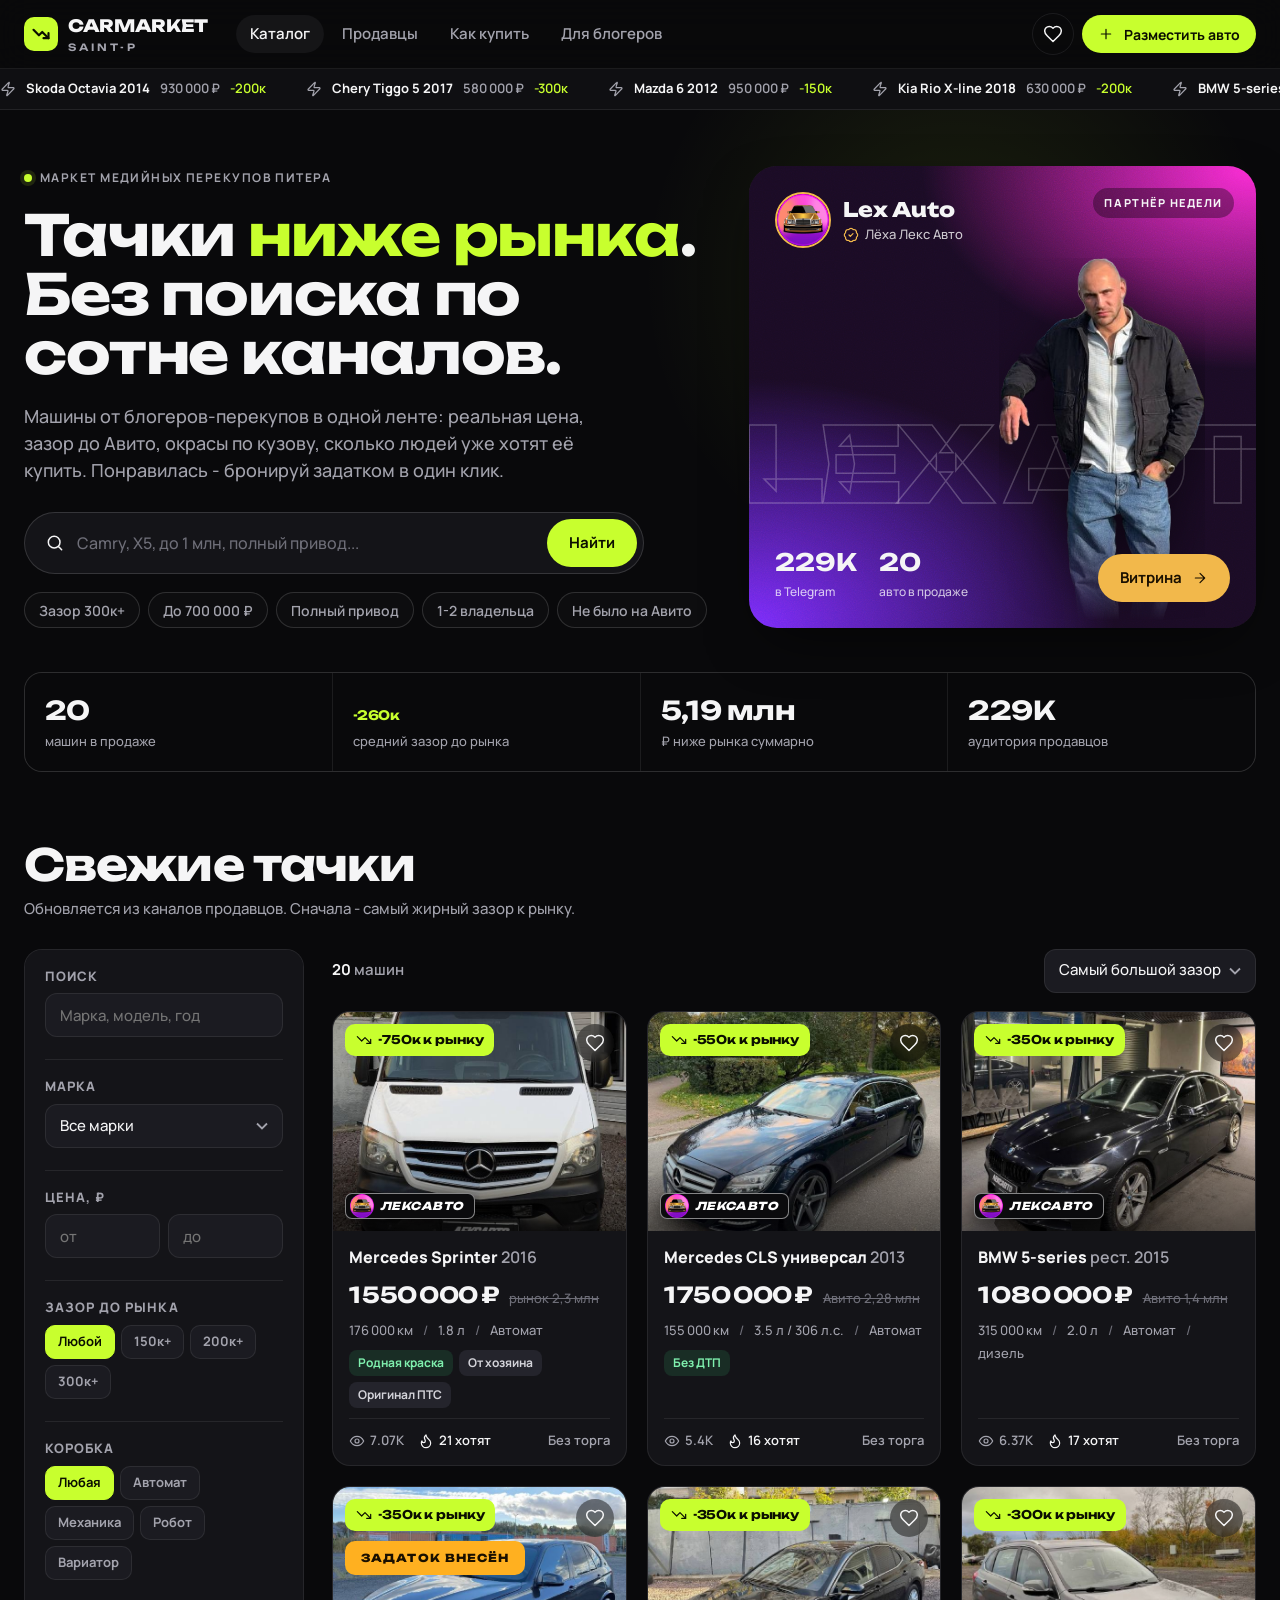
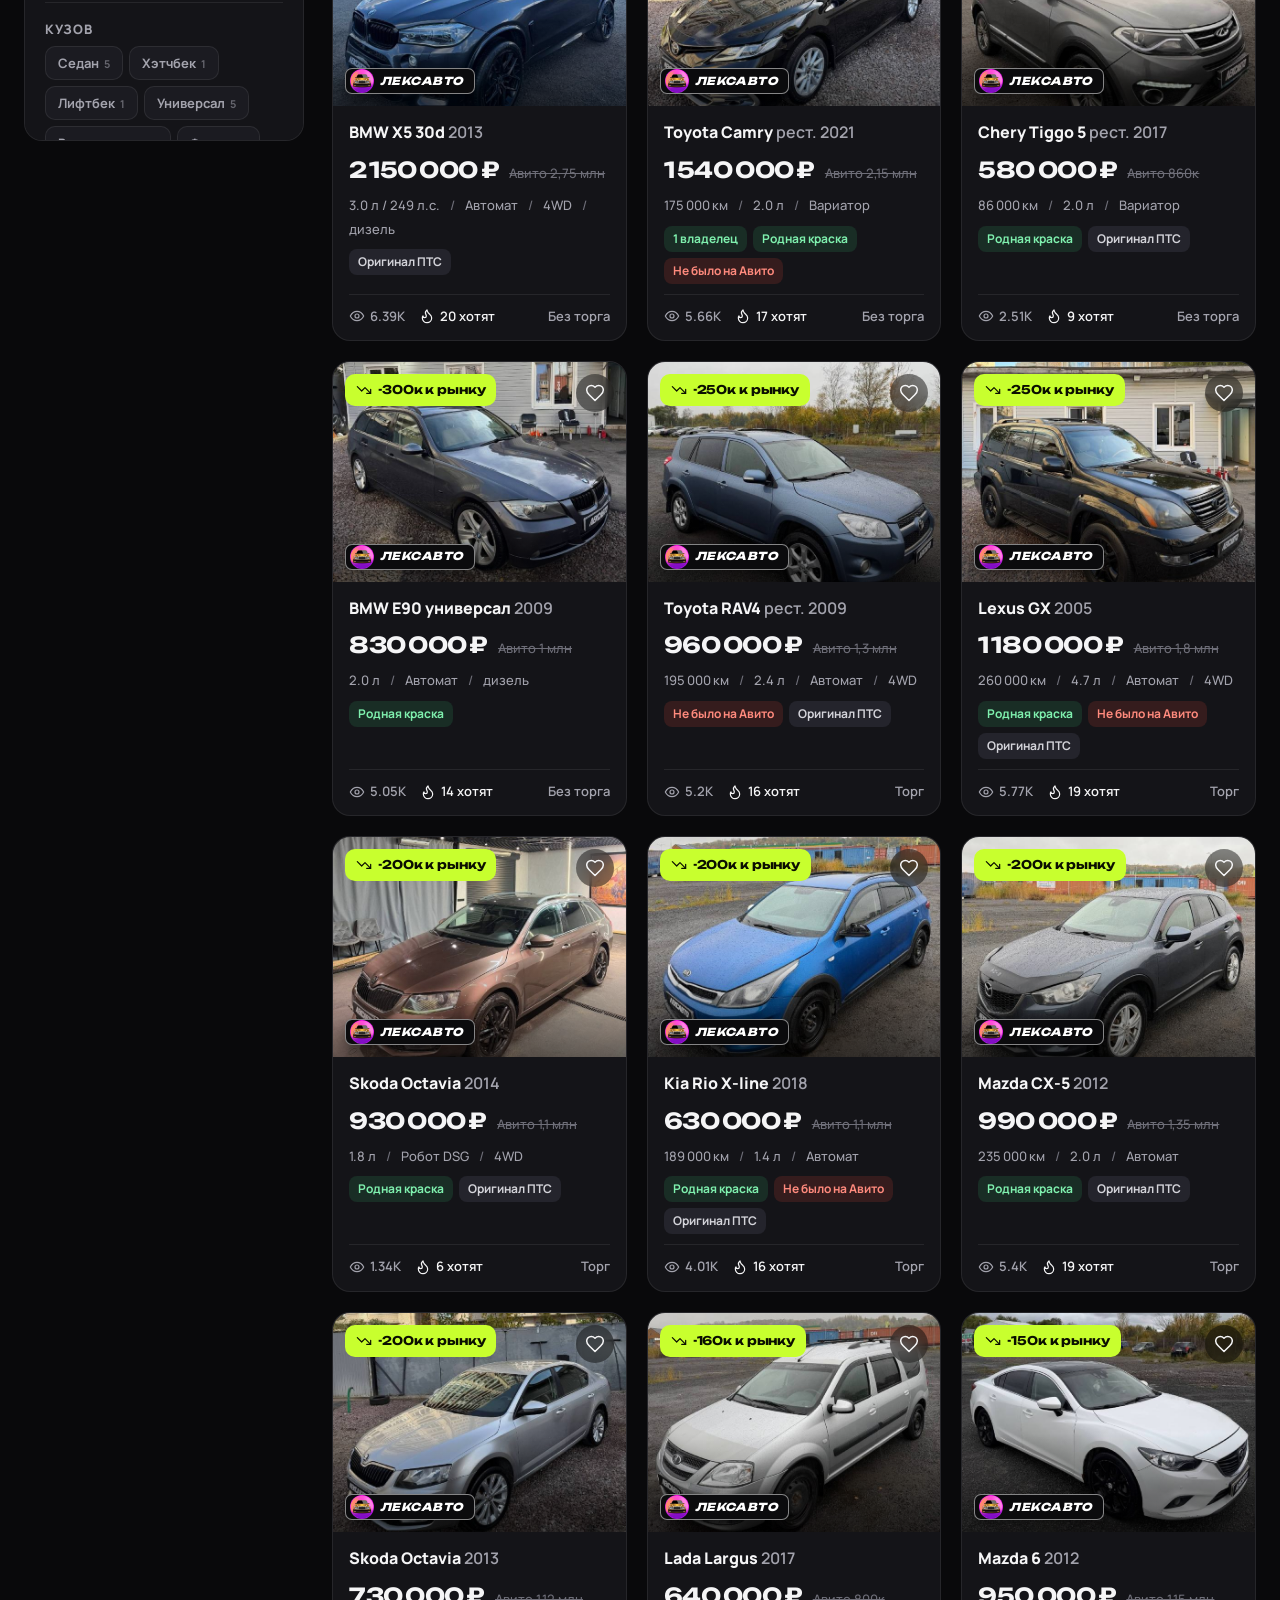
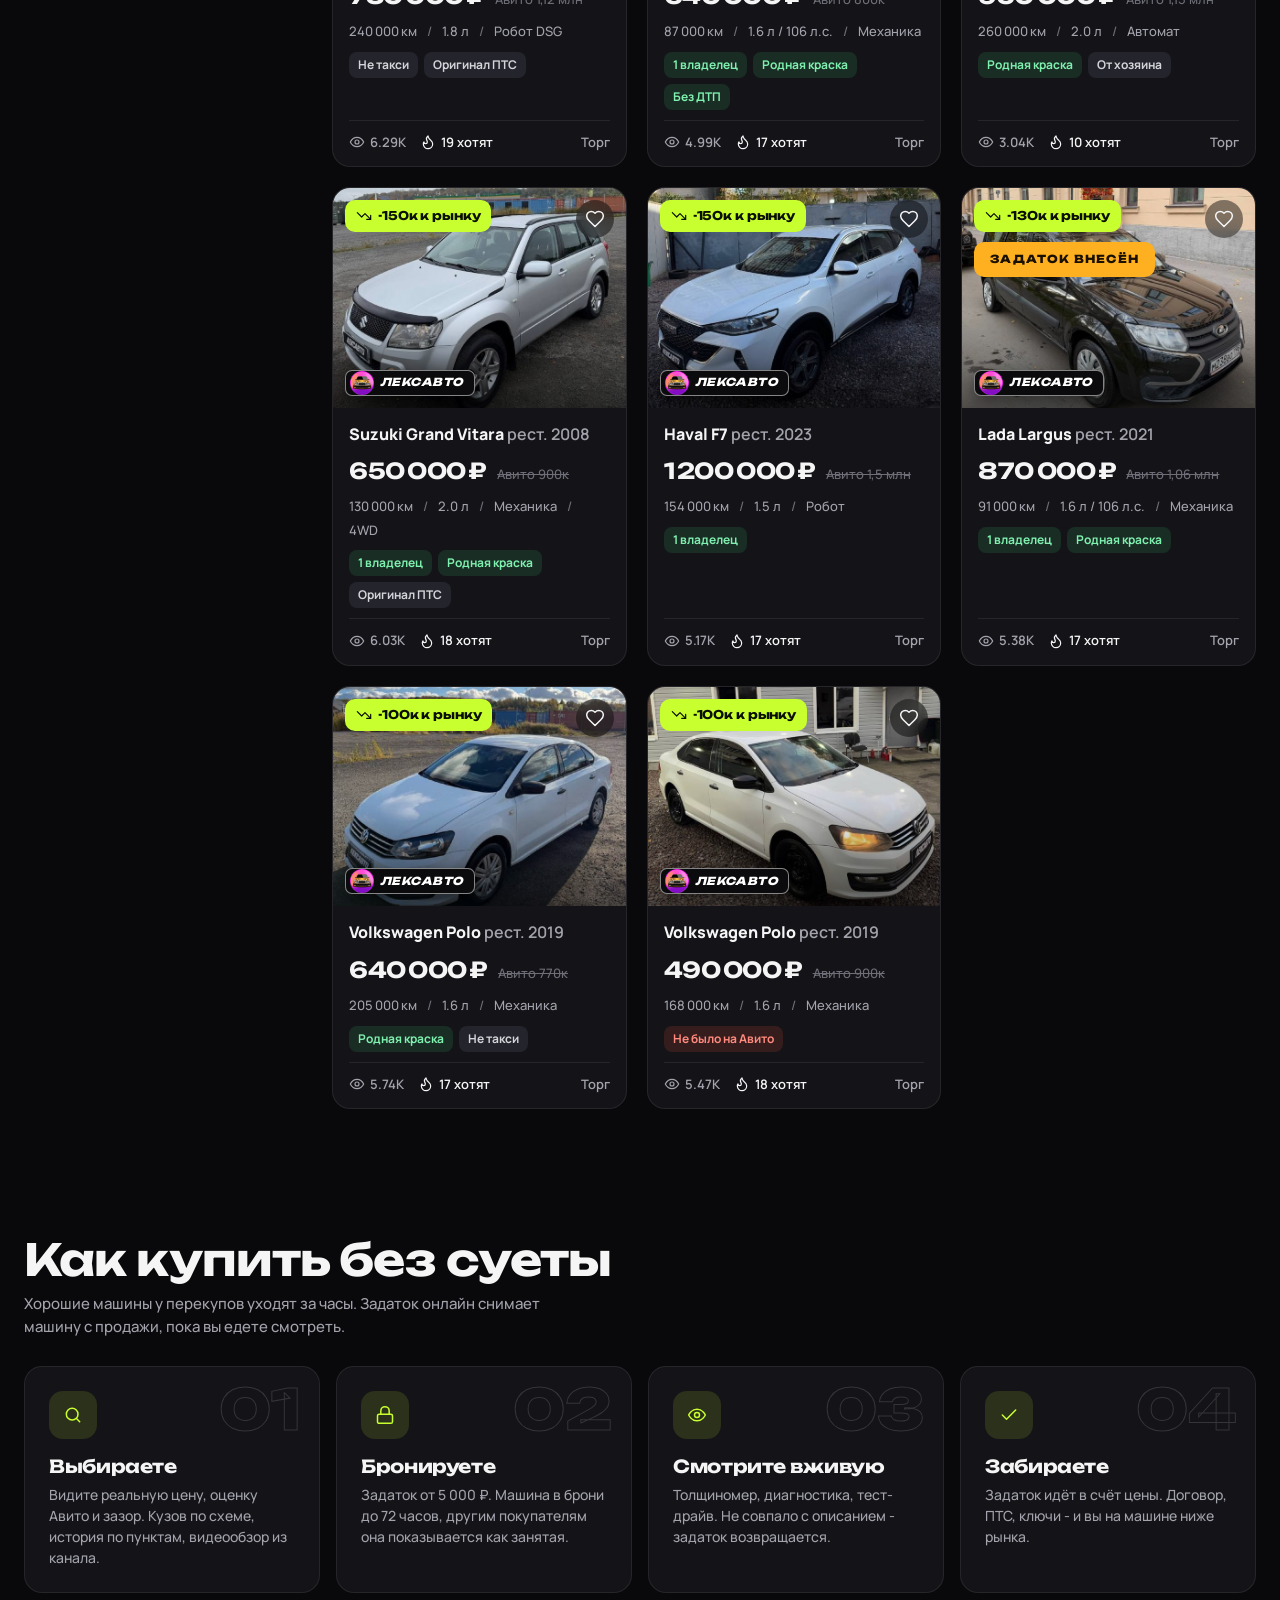
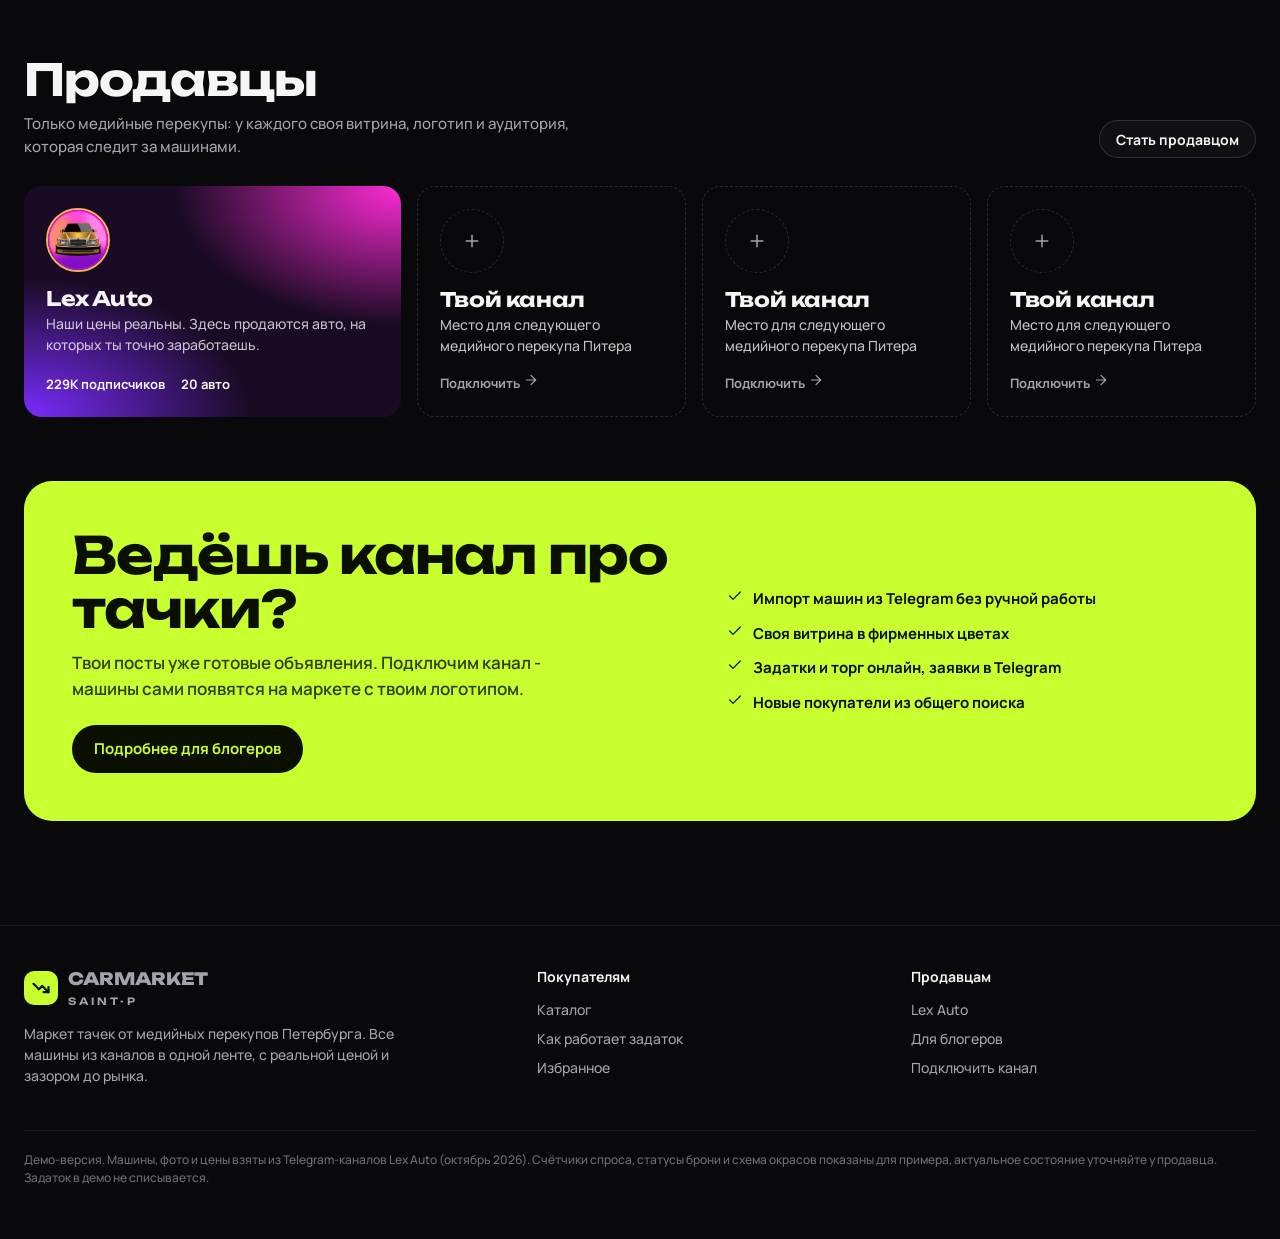
==== commit 81753e80: "Скрыть Перекупчино на время презентации Lex Auto Продавец и его машины вынесены в sellers-perekupchi" ====
--- a/index.html
+++ b/index.html
@@ -6,6 +6,7 @@
 <title>CarMarket SPB - тачки ниже рынка от медийных перекупов Питера</title>
 <meta name="description" content="Все машины из Telegram-каналов медийных перекупов Петербурга в одной ленте: реальная цена, зазор до рынка, состояние кузова, задаток онлайн.">
 <meta name="theme-color" content="#09090b">
+<meta name="robots" content="noindex, nofollow">
 <meta property="og:title" content="CarMarket SPB - тачки ниже рынка от медийных перекупов Питера">
 <meta property="og:description" content="Все машины из Telegram-каналов медийных перекупов Петербурга в одной ленте: реальная цена, зазор до рынка, состояние кузова, задаток онлайн.">
 <meta property="og:image" content="assets/img/og.jpg">
@@ -65,7 +66,7 @@
 #boot{animation:bootKill 0s linear 8s forwards}
 @media (prefers-reduced-motion:reduce){#boot *{animation-duration:.01ms!important;animation-delay:0s!important;animation-iteration-count:1!important}#boot{transition:opacity .2s}#boot.out{clip-path:none;opacity:0}}
 </style>
-<link rel="stylesheet" href="assets/css/style.css?v=16">
+<link rel="stylesheet" href="assets/css/style.css?v=17">
 </head>
 <body data-page="home">
 <div id="boot" aria-hidden="true">
@@ -214,9 +215,8 @@
     </div>
   </section>
 </main>
-<script src="assets/js/cars.js?v=16"></script>
-<script src="assets/js/cars-perekupchino.js?v=16"></script>
-<script src="assets/js/sellers.js?v=16"></script>
-<script src="assets/js/app.js?v=16"></script>
+<script src="assets/js/cars.js?v=17"></script>
+<script src="assets/js/sellers.js?v=17"></script>
+<script src="assets/js/app.js?v=17"></script>
 </body>
 </html>
--- a/assets/css/style.css
+++ b/assets/css/style.css
@@ -636,7 +636,7 @@
 
 /* ---------- seller themes ----------
    neon   - Lex Auto: magenta/purple glow, gold, rounded (default styles above)
-   grunge - Перекупчино: ink and paper, zero radius, stencil type, one red stamp accent */
+   grunge - ink and paper, zero radius, stencil type, one red stamp accent */
 .seller-tile .tile-logo { height: 88px; width: auto; align-self: flex-start; }
 .t-grunge.brand-card, .seller-tile.brand.t-grunge, .s-hero.t-grunge, .seller-mini.t-grunge, .onboard.t-grunge {
   background:
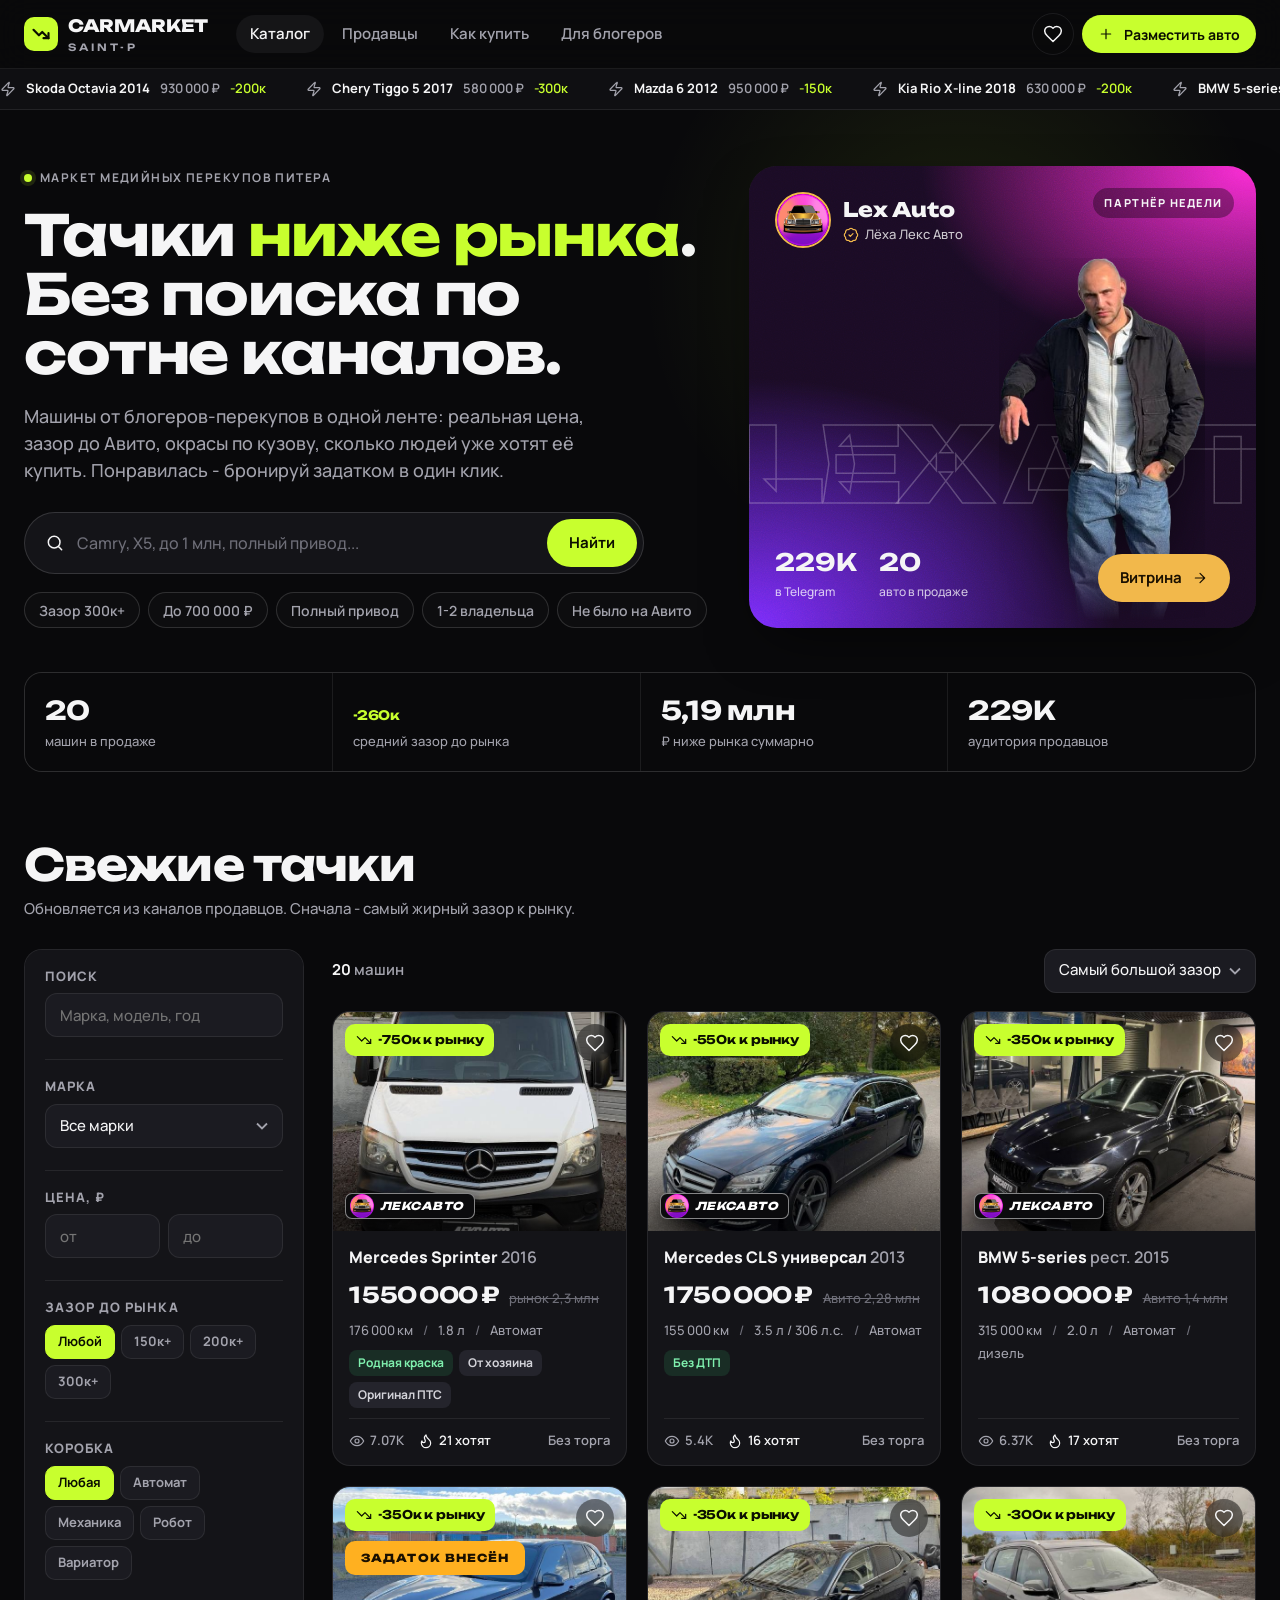
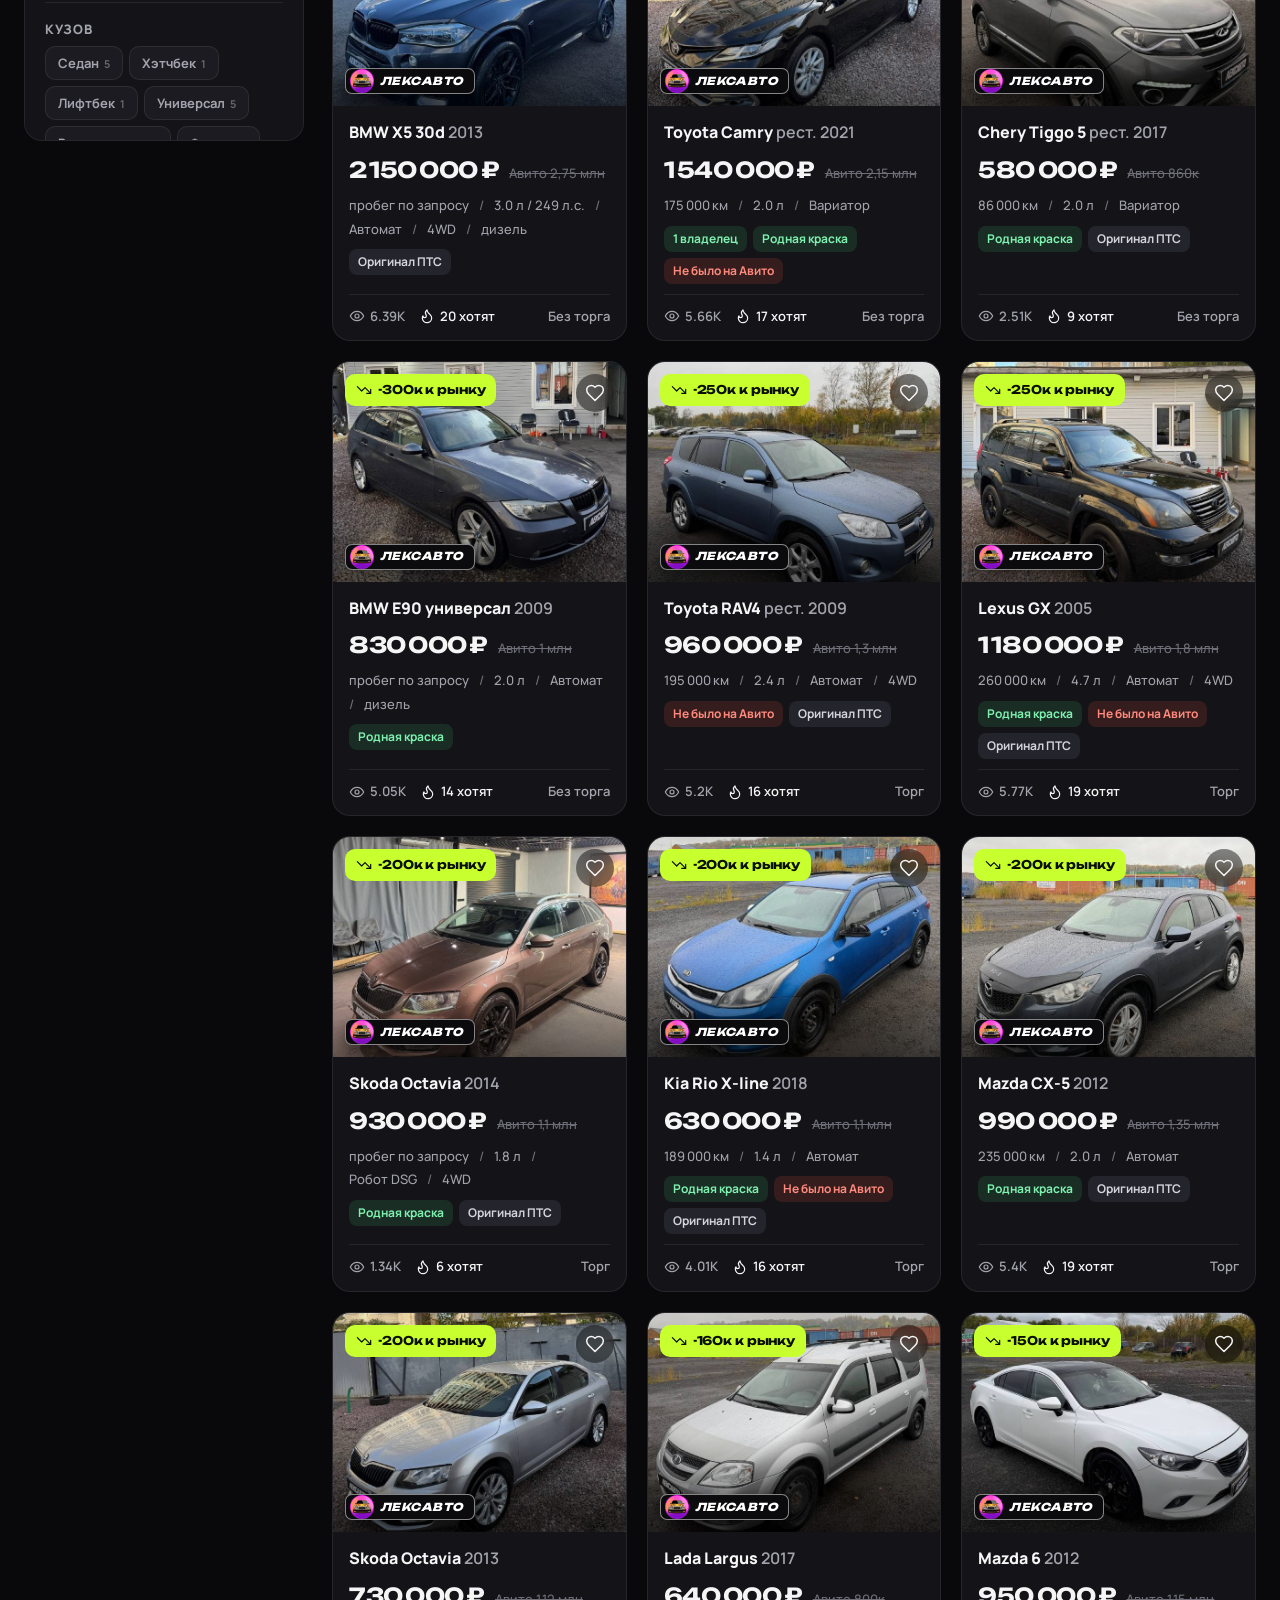
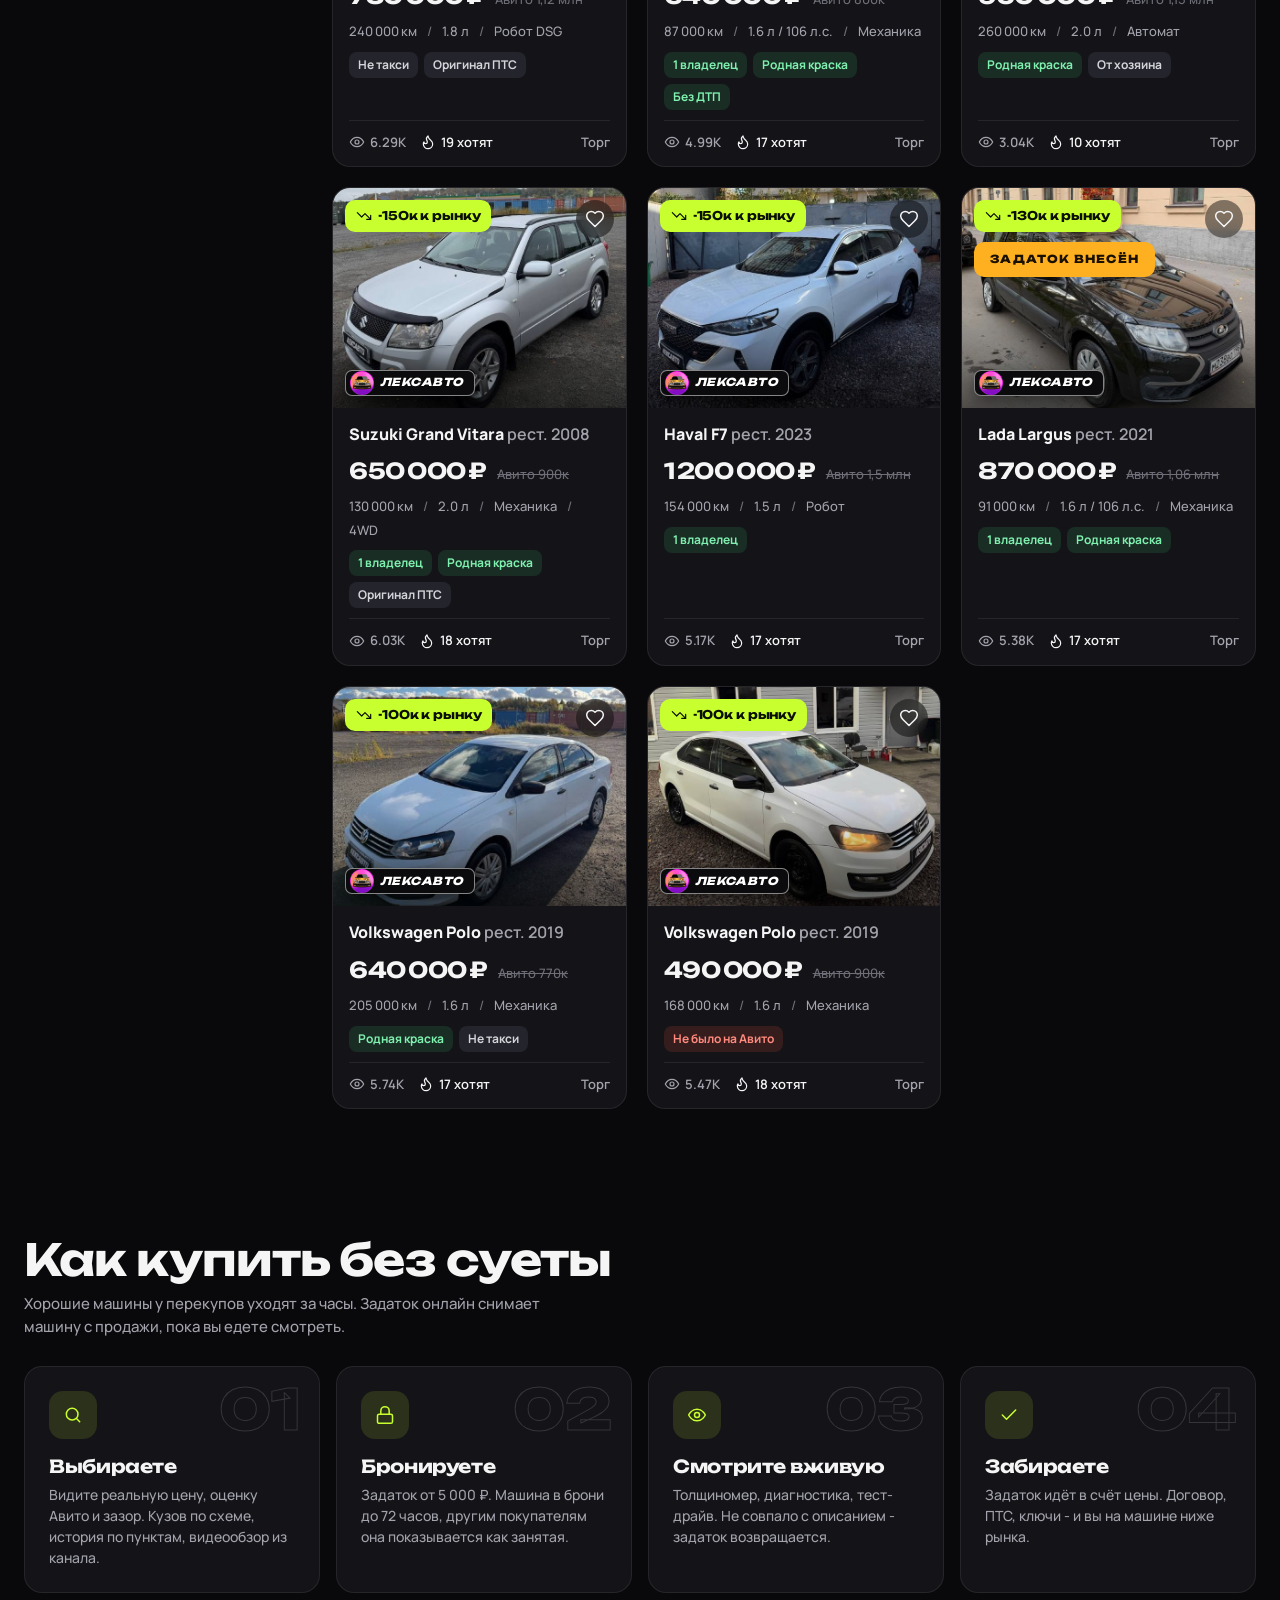
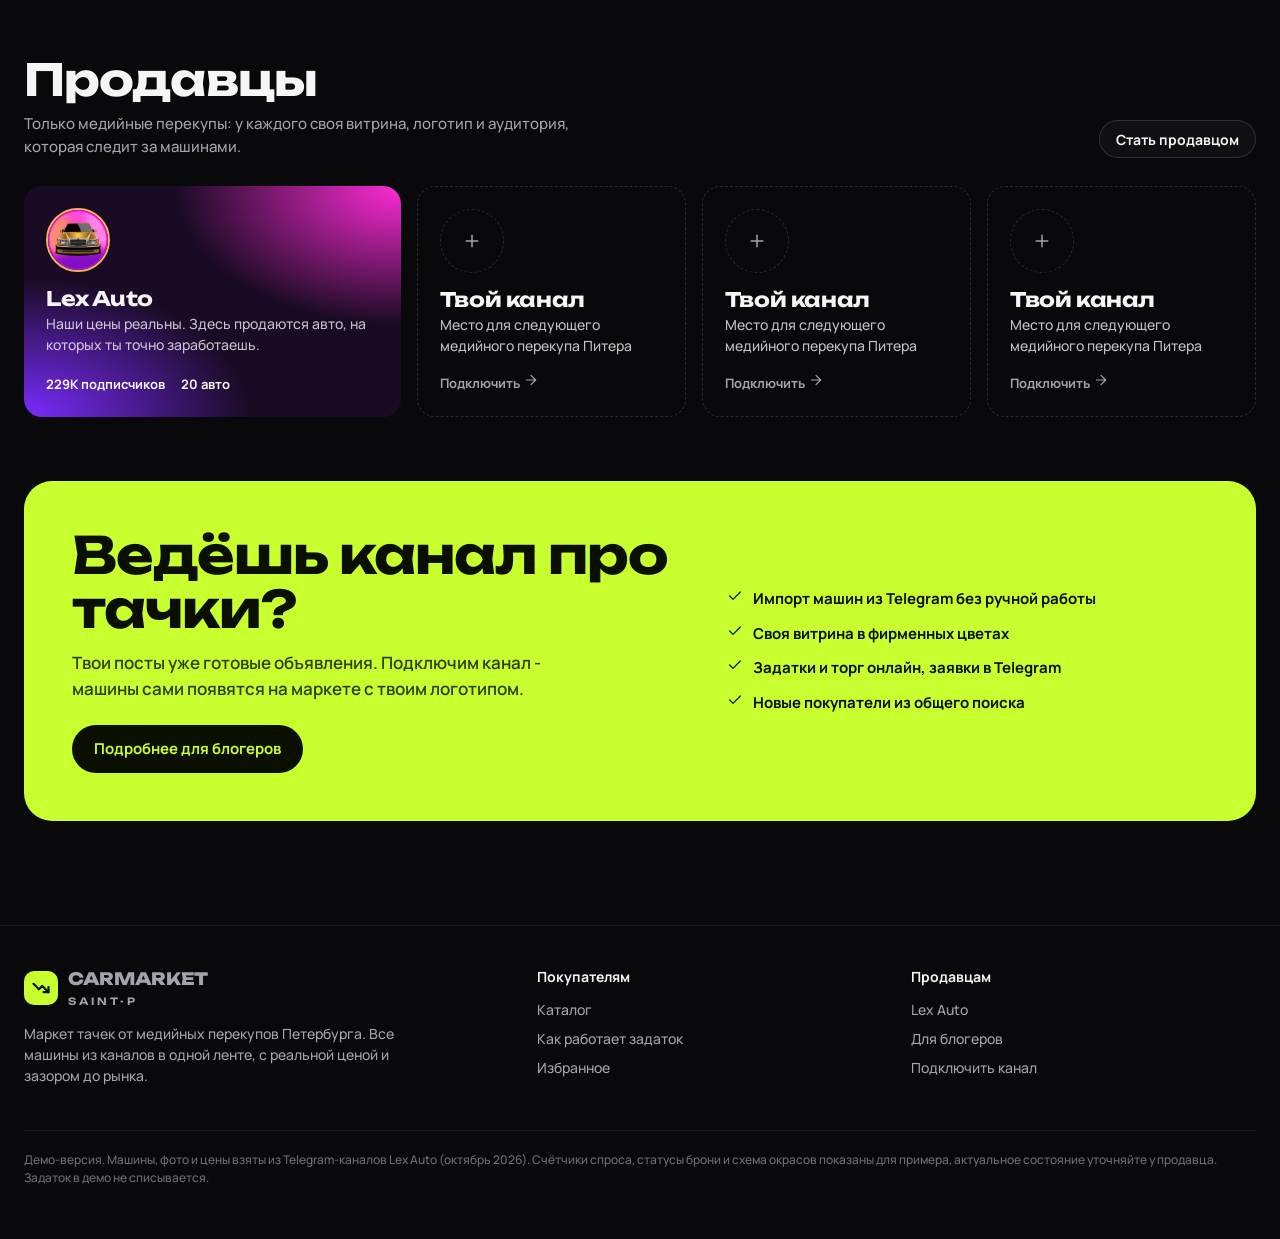
==== commit 00671212: "Запросить пробег, если продавец его не указал Co-Authored-By: Claude Opus 5.5 (1M context) <noreply@" ====
--- a/index.html
+++ b/index.html
@@ -66,7 +66,7 @@
 #boot{animation:bootKill 0s linear 8s forwards}
 @media (prefers-reduced-motion:reduce){#boot *{animation-duration:.01ms!important;animation-delay:0s!important;animation-iteration-count:1!important}#boot{transition:opacity .2s}#boot.out{clip-path:none;opacity:0}}
 </style>
-<link rel="stylesheet" href="assets/css/style.css?v=17">
+<link rel="stylesheet" href="assets/css/style.css?v=18">
 </head>
 <body data-page="home">
 <div id="boot" aria-hidden="true">
@@ -215,8 +215,8 @@
     </div>
   </section>
 </main>
-<script src="assets/js/cars.js?v=17"></script>
-<script src="assets/js/sellers.js?v=17"></script>
-<script src="assets/js/app.js?v=17"></script>
+<script src="assets/js/cars.js?v=18"></script>
+<script src="assets/js/sellers.js?v=18"></script>
+<script src="assets/js/app.js?v=18"></script>
 </body>
 </html>
--- a/assets/css/style.css
+++ b/assets/css/style.css
@@ -773,3 +773,6 @@
 @media (max-width: 760px) { .swatches button { width: 44px; height: 44px; } .swatches button span { width: 30px; height: 30px; } }
 .body-wrap.no-svg { grid-template-columns: 1fr; }
 .body-wrap.no-svg .body-svg { display: none; }
+
+.specs .ask { display: inline-flex; align-items: center; gap: 6px; color: var(--accent); font-weight: 700; border-bottom: 1px dashed currentColor; padding-bottom: 1px; }
+.specs .ask:hover { color: #d8ff66; }
